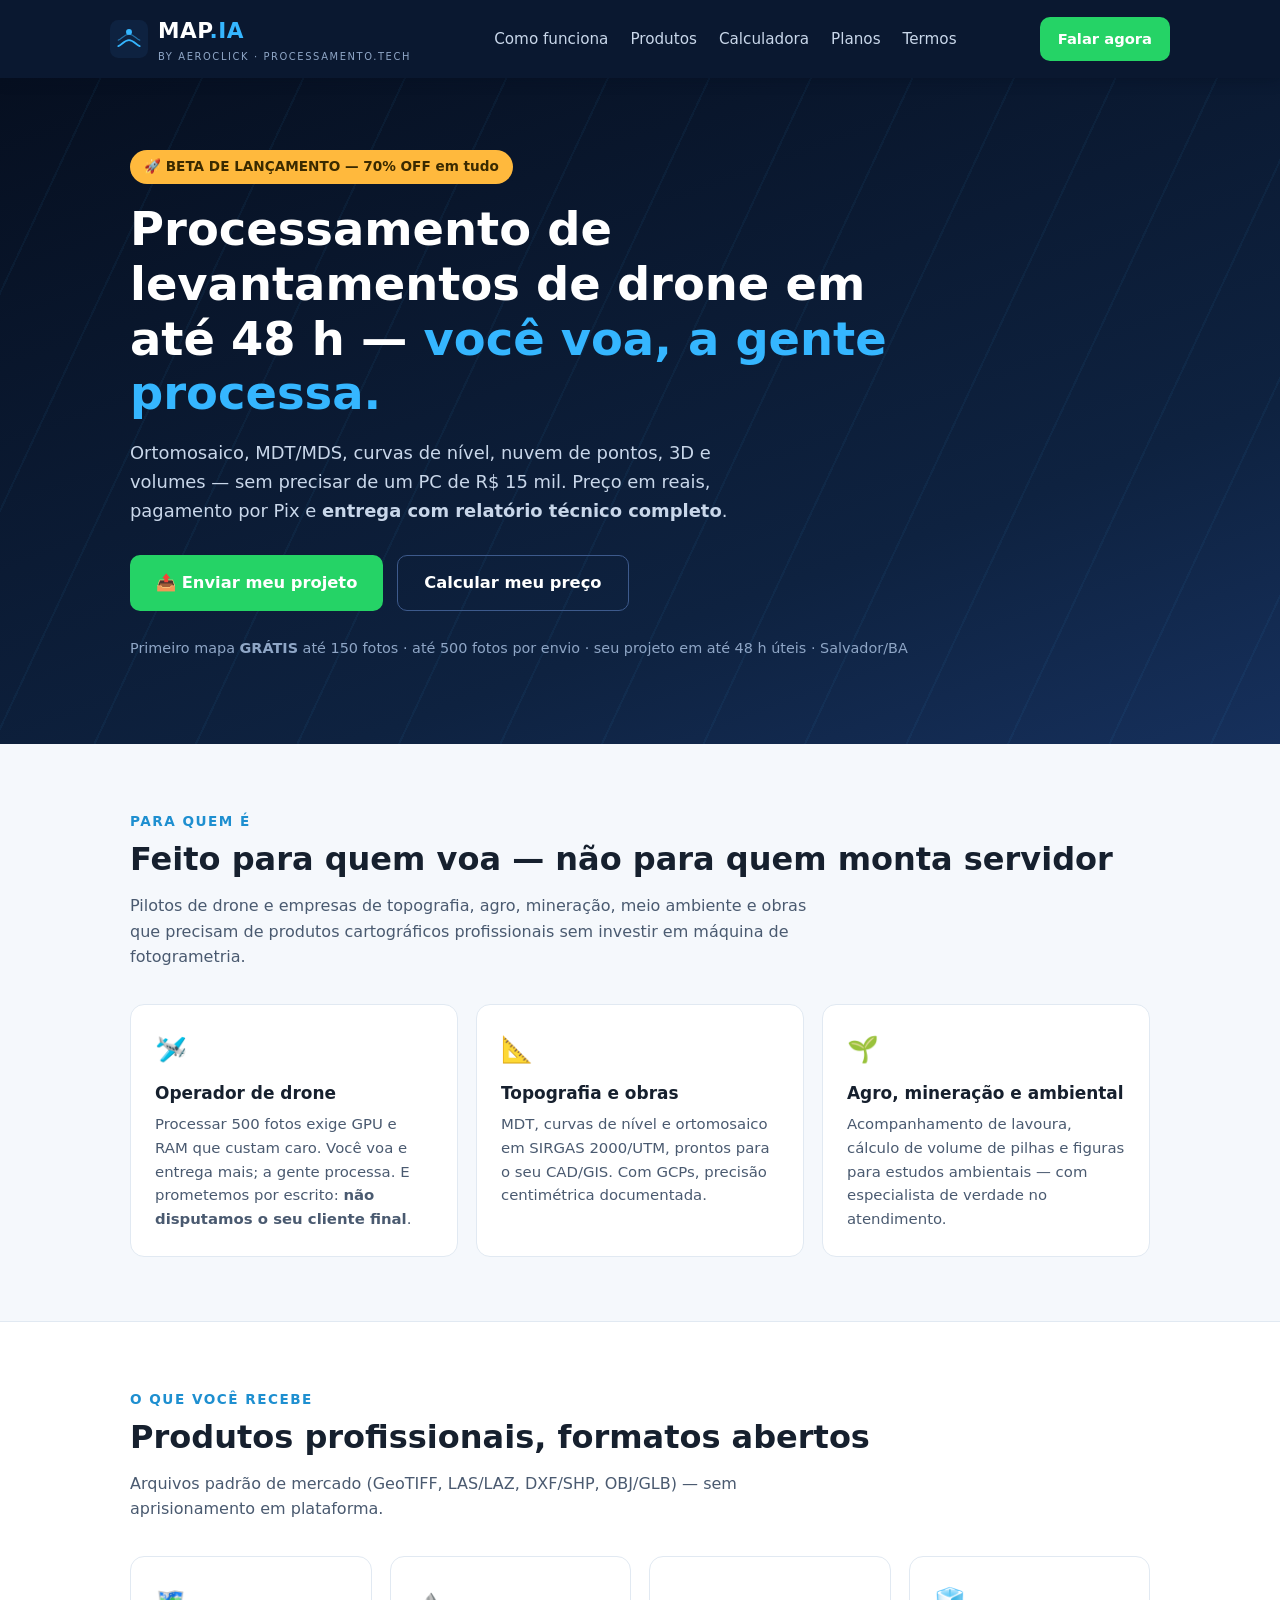
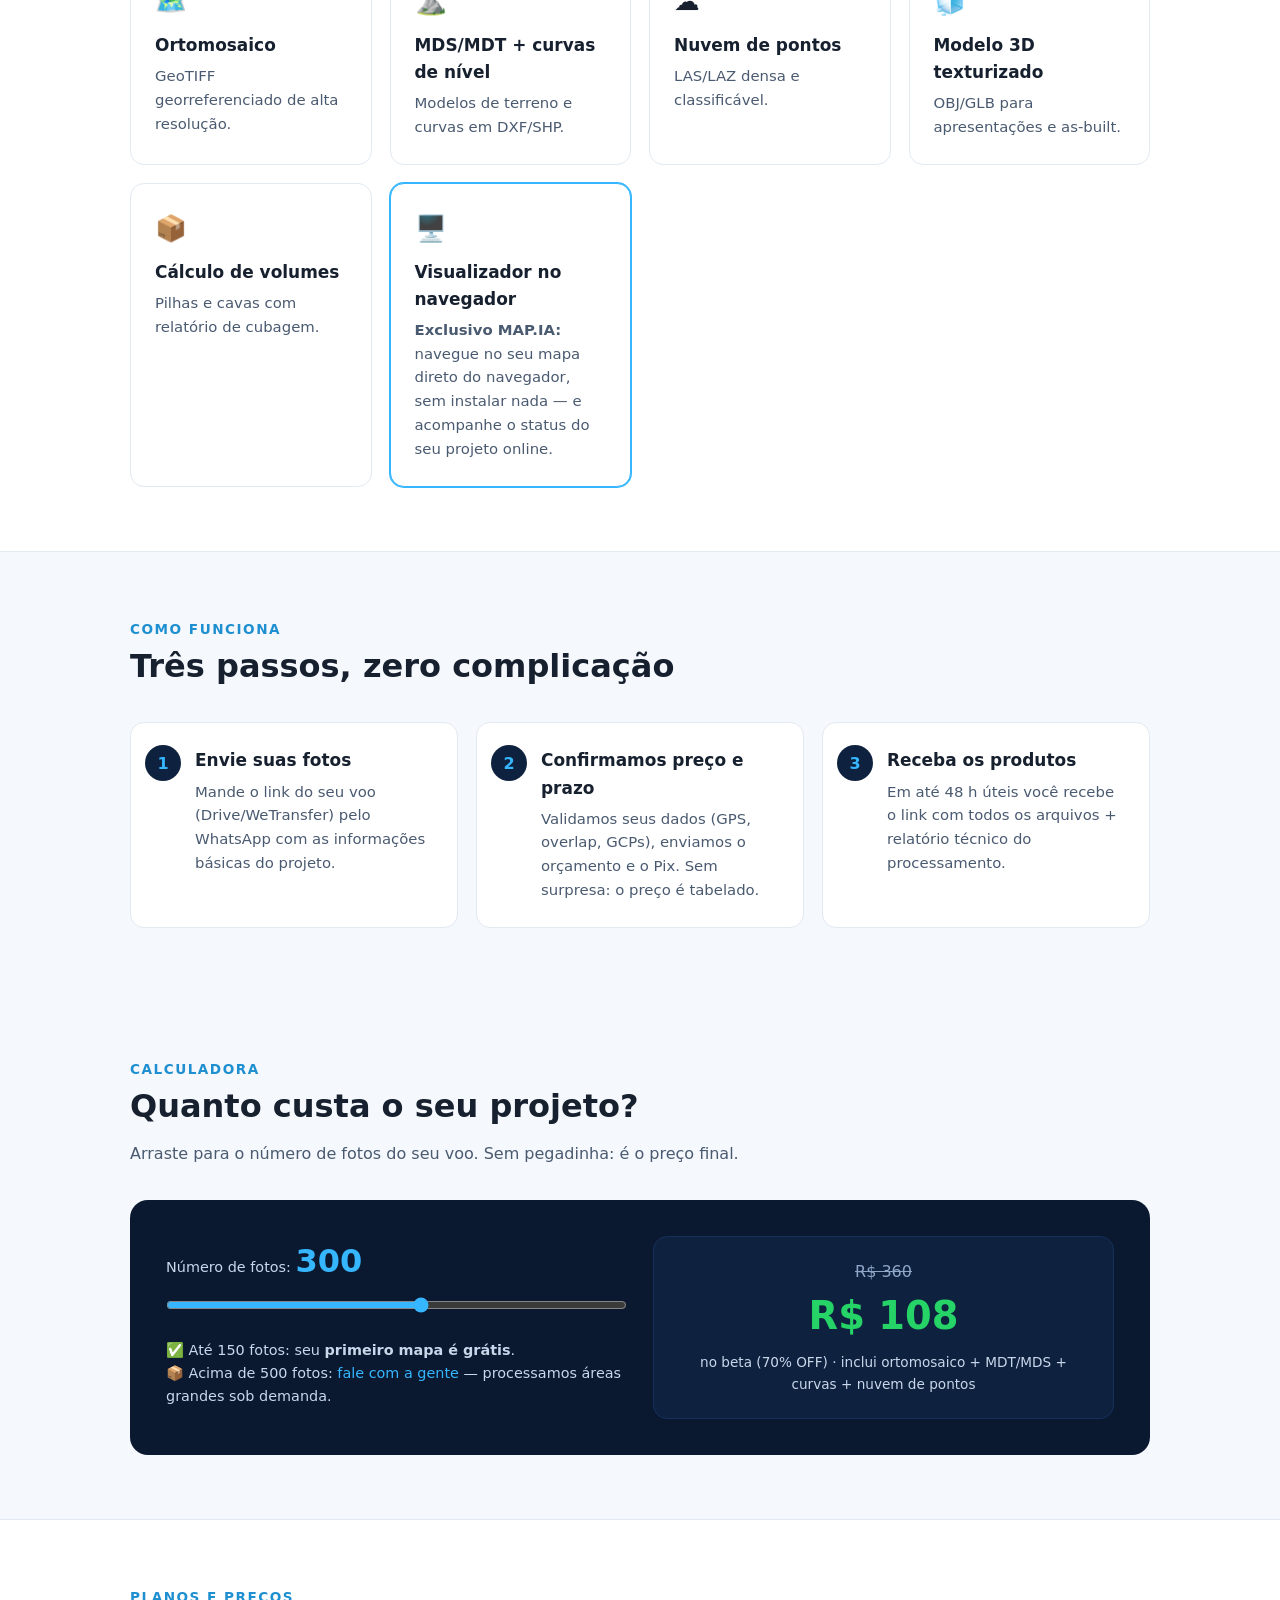
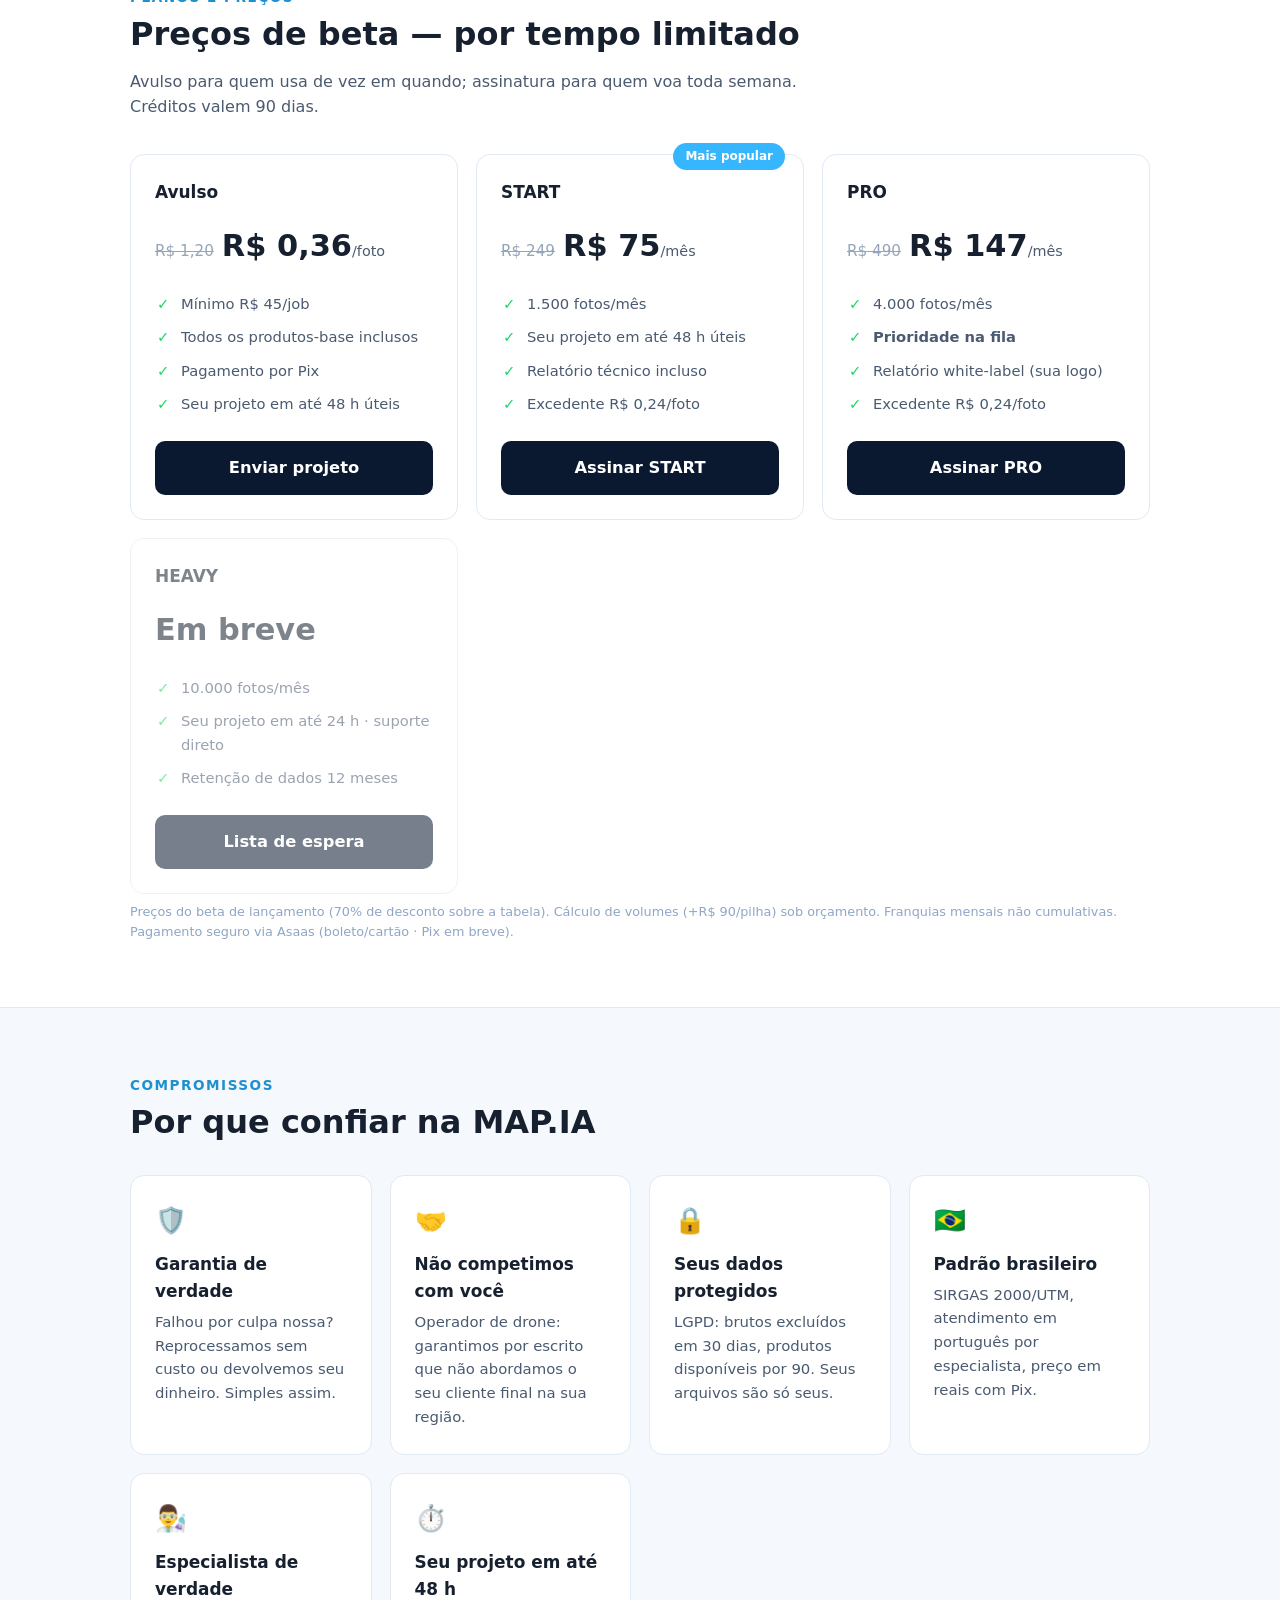
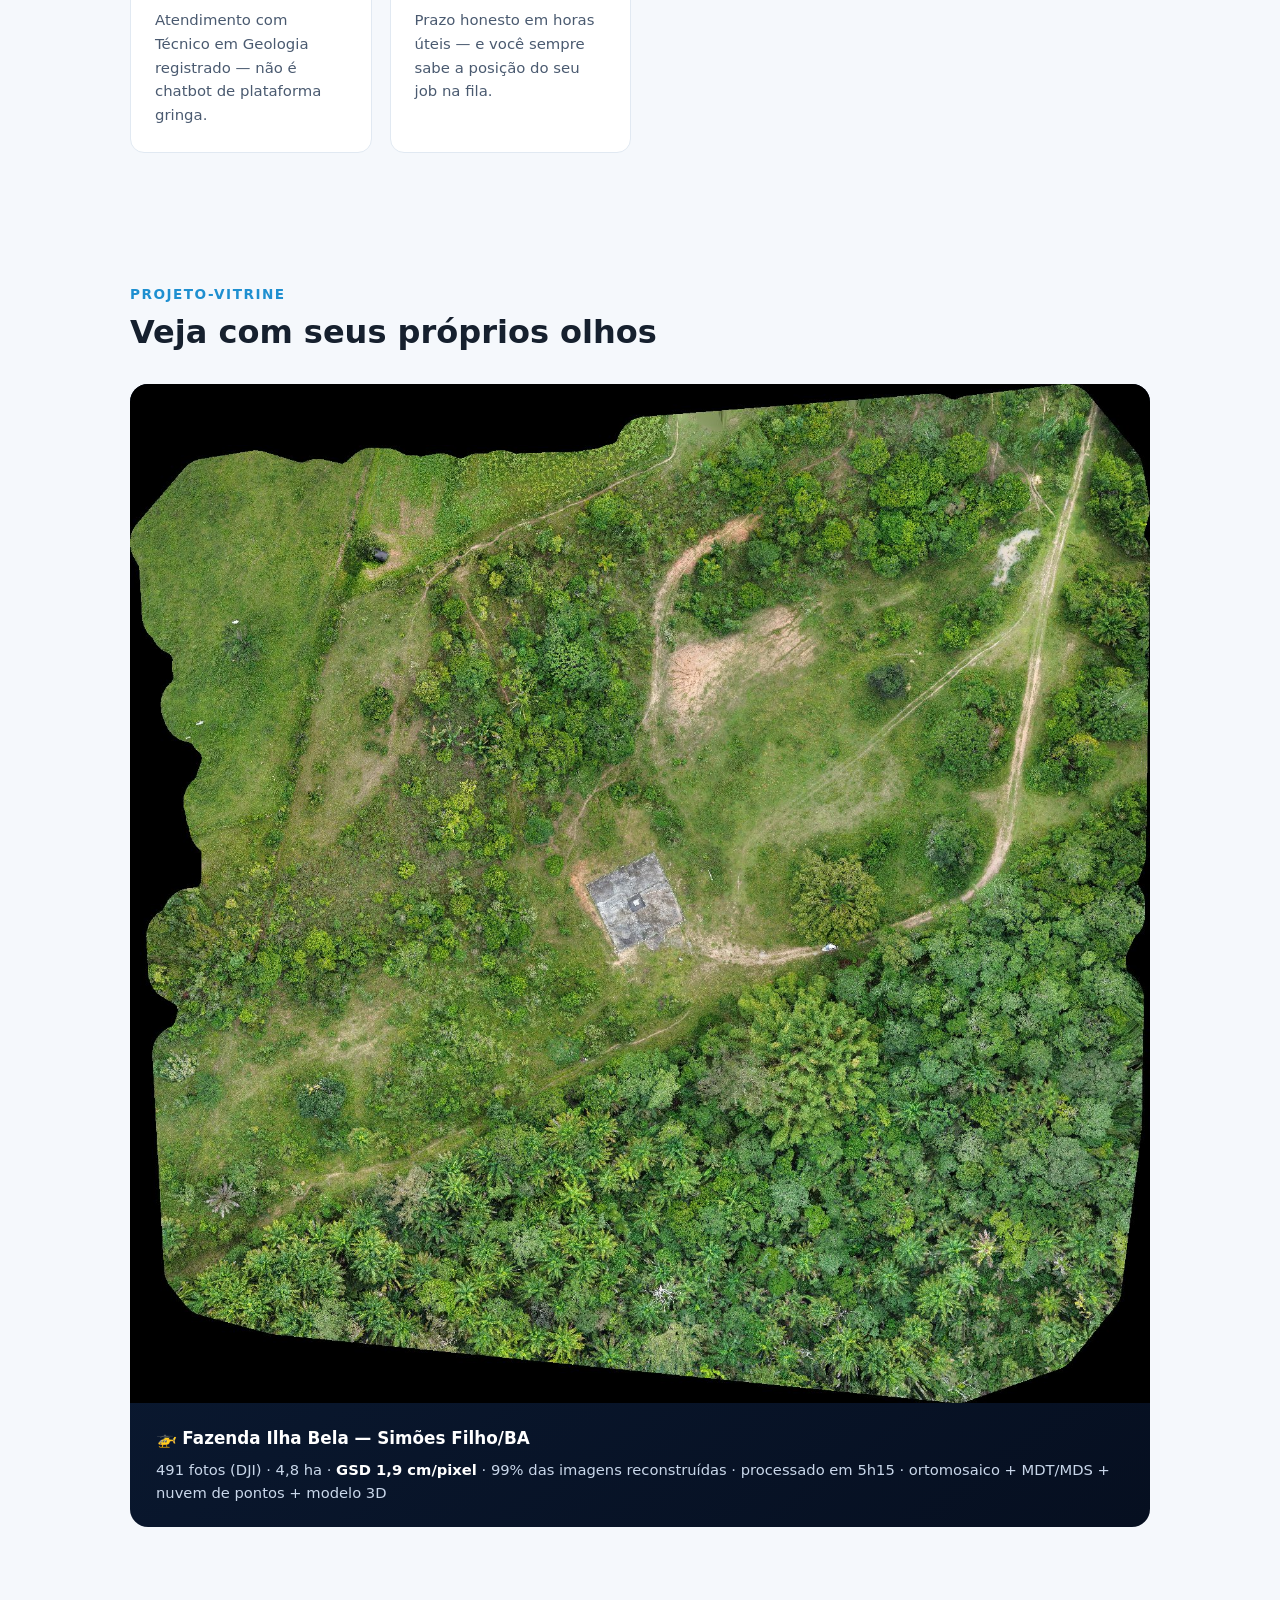
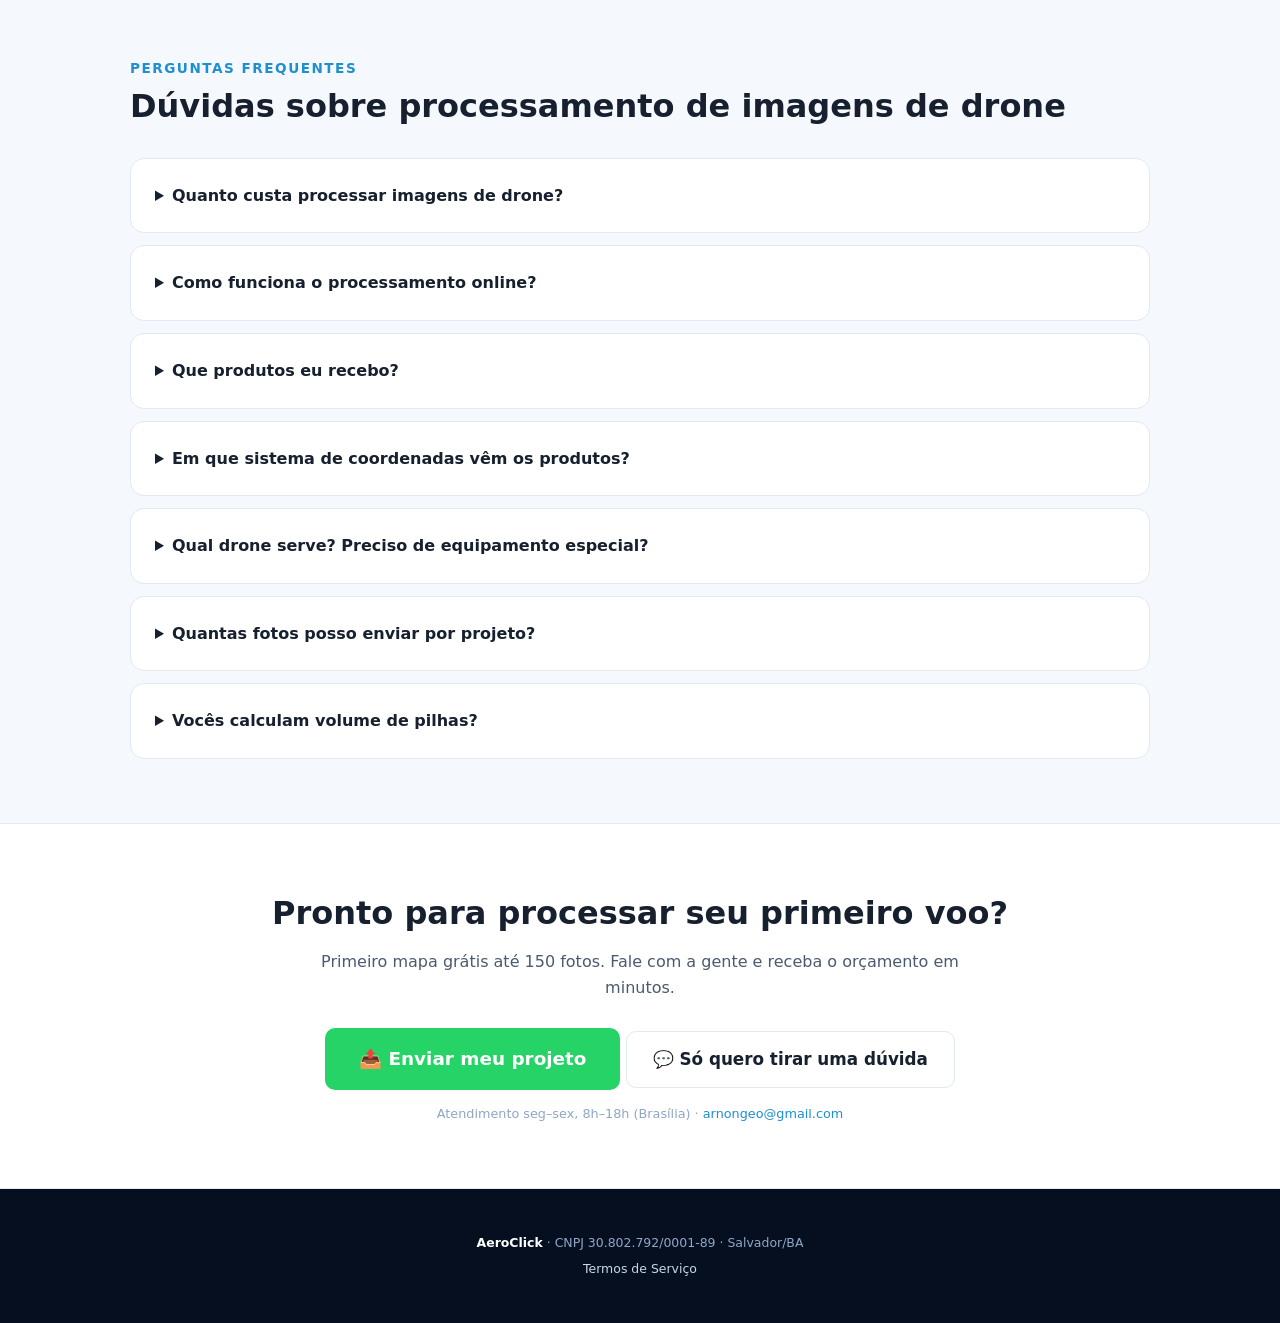
==== index.html @ f5f451d8 "SEO: title/description/OG/JSON-LD + FAQ + robots + sitemap" ====
<!DOCTYPE html>
<html lang="pt-BR">
<head>
<meta charset="UTF-8">
<meta name="viewport" content="width=device-width, initial-scale=1.0">
<title>Processamento de Imagens de Drone — Ortomosaico, MDT e Curvas de Nível | MAP.IA</title>
<meta name="description" content="Envie as fotos do seu drone e receba ortomosaico, MDT/MDS, curvas de nível, nuvem de pontos e modelo 3D em até 48h úteis, tudo em SIRGAS 2000. Preço em reais por foto, pagamento por Pix. Beta com 70% OFF e primeiro mapa grátis até 150 fotos.">
<meta name="keywords" content="processamento de imagens de drone, processamento de drone, ortomosaico, MDT, MDS, curvas de nível, nuvem de pontos, fotogrametria, mapeamento com drone, WebODM, SIRGAS 2000, topografia com drone, volumetria de pilhas">
<link rel="canonical" href="https://processamento.tech/">
<meta property="og:type" content="website">
<meta property="og:site_name" content="MAP.IA by AeroClick">
<meta property="og:title" content="Processamento de Imagens de Drone — você voa, a gente processa">
<meta property="og:description" content="Ortomosaico, MDT/MDS, curvas de nível, nuvem de pontos e 3D em até 48h úteis, em SIRGAS 2000. Beta com 70% OFF e primeiro mapa grátis.">
<meta property="og:url" content="https://processamento.tech/">
<meta property="og:image" content="https://processamento.tech/vitrine-ilhabela.jpg">
<meta property="og:locale" content="pt_BR">
<meta name="twitter:card" content="summary_large_image">
<meta name="twitter:title" content="Processamento de Imagens de Drone — MAP.IA">
<meta name="twitter:description" content="Ortomosaico, MDT, curvas de nível e 3D em até 48h. Beta 70% OFF.">
<meta name="twitter:image" content="https://processamento.tech/vitrine-ilhabela.jpg">
<script type="application/ld+json">
{
  "@context": "https://schema.org",
  "@type": "LocalBusiness",
  "name": "MAP.IA by AeroClick",
  "description": "Serviço online de processamento de imagens de drone: ortomosaico, MDT/MDS, curvas de nível, nuvem de pontos, modelo 3D e cálculo de volumes, com entrega em até 48h úteis em SIRGAS 2000.",
  "url": "https://processamento.tech/",
  "image": "https://processamento.tech/vitrine-ilhabela.jpg",
  "telephone": "+5575992224009",
  "email": "arnongeo@gmail.com",
  "priceRange": "R$ 45 - R$ 500",
  "address": {"@type": "PostalAddress", "addressLocality": "Salvador", "addressRegion": "BA", "addressCountry": "BR"},
  "areaServed": {"@type": "Country", "name": "Brasil"},
  "makesOffer": [
    {"@type": "Offer", "name": "Processamento avulso", "description": "R$ 0,36 por foto no beta (mínimo R$ 45 por projeto)"},
    {"@type": "Offer", "name": "Assinatura START", "description": "R$ 75/mês com 1.500 fotos"},
    {"@type": "Offer", "name": "Assinatura PRO", "description": "R$ 147/mês com 4.000 fotos e prioridade"}
  ]
}
</script>
<link rel="icon" href="data:image/svg+xml,%3Csvg xmlns='http://www.w3.org/2000/svg' viewBox='0 0 64 64'%3E%3Crect width='64' height='64' rx='14' fill='%230A1830'/%3E%3Cpath d='M14 44c6-2 10-10 18-10s12 8 18 10' stroke='%2335B6FF' stroke-width='3' fill='none' stroke-linecap='round'/%3E%3Cpath d='M14 34c6-2 10-10 18-10s12 8 18 10' stroke='%2335B6FF' stroke-width='2' opacity='.55' fill='none' stroke-linecap='round'/%3E%3Ccircle cx='32' cy='20' r='5' fill='%2335B6FF'/%3E%3C/svg%3E">
<style>
:root{
  --navy-950:#060F20; --navy-900:#0A1830; --navy-800:#0E2240; --navy-700:#16305C;
  --sky:#35B6FF; --sky-dark:#1E8FD0; --wa:#25D366; --wa-dark:#1DA851;
  --ink:#16202E; --ink-soft:#4A5A70; --bg:#F5F8FC; --card:#FFFFFF; --line:#E1E9F2;
  --amber:#FFB93D;
}
*{margin:0;padding:0;box-sizing:border-box}
html{scroll-behavior:smooth}
body{font-family:"Segoe UI",system-ui,-apple-system,Roboto,Arial,sans-serif;color:var(--ink);background:var(--bg);line-height:1.6}
img{max-width:100%}
a{color:var(--sky-dark);text-decoration:none}
.wrap{max-width:1060px;margin:0 auto;padding:0 20px}
/* header */
header{background:var(--navy-900);position:sticky;top:0;z-index:50;box-shadow:0 2px 12px rgba(6,15,32,.35)}
.nav{display:flex;align-items:center;justify-content:space-between;padding:14px 0;gap:16px}
.logo{display:flex;align-items:center;gap:10px;color:#fff;font-weight:800;font-size:1.35rem;letter-spacing:.5px}
.logo svg{flex:none}
.logo .ia{color:var(--sky)}
.logo small{display:block;font-weight:500;font-size:.62rem;letter-spacing:1.6px;color:#8FA6C6;text-transform:uppercase}
nav.menu{display:flex;gap:22px;font-size:.95rem}
nav.menu a{color:#C9D7EA}
nav.menu a:hover{color:#fff}
@media(max-width:760px){nav.menu{display:none}}
/* hero */
.hero{background:linear-gradient(160deg,var(--navy-950) 0%,var(--navy-800) 70%,var(--navy-700) 100%);color:#fff;padding:72px 0 84px;position:relative;overflow:hidden}
.hero::after{content:"";position:absolute;inset:0;background:
  repeating-linear-gradient(115deg,transparent 0 90px,rgba(53,182,255,.05) 90px 92px);pointer-events:none}
.hero .wrap{position:relative;z-index:1}
.badge{display:inline-block;background:var(--amber);color:#3A2A00;font-weight:700;font-size:.85rem;padding:6px 14px;border-radius:999px;margin-bottom:18px}
.hero h1{font-size:clamp(1.7rem,4.4vw,2.9rem);line-height:1.18;font-weight:800;max-width:760px}
.hero h1 em{color:var(--sky);font-style:normal}
.hero p.sub{margin:18px 0 30px;font-size:1.12rem;color:#C9D7EA;max-width:640px}
.cta-row{display:flex;gap:14px;flex-wrap:wrap}
.btn{display:inline-flex;align-items:center;gap:9px;font-weight:700;padding:14px 26px;border-radius:10px;font-size:1.02rem;transition:.15s;border:none;cursor:pointer}
.btn-wa{background:var(--wa);color:#fff}
.btn-wa:hover{background:var(--wa-dark)}
.btn-ghost{background:transparent;color:#fff;border:1.5px solid #3D5A8C}
.btn-ghost:hover{border-color:var(--sky);color:var(--sky)}
.hero .mini{margin-top:26px;font-size:.9rem;color:#8FA6C6}
/* sections */
section{padding:64px 0}
h2{font-size:clamp(1.4rem,3vw,2rem);font-weight:800;margin-bottom:8px}
.kicker{color:var(--sky-dark);font-weight:700;font-size:.85rem;letter-spacing:1.5px;text-transform:uppercase}
p.lead{color:var(--ink-soft);max-width:680px;margin-bottom:34px}
.grid{display:grid;gap:18px}
.g3{grid-template-columns:repeat(auto-fit,minmax(240px,1fr))}
.card{background:var(--card);border:1px solid var(--line);border-radius:14px;padding:24px}
.card h3{font-size:1.06rem;margin-bottom:6px}
.card p{font-size:.93rem;color:var(--ink-soft)}
.card .ico{font-size:1.6rem;margin-bottom:10px;display:block}
/* steps */
.steps{counter-reset:s}
.step{position:relative;padding-left:64px}
.step::before{counter-increment:s;content:counter(s);position:absolute;left:14px;top:22px;width:36px;height:36px;border-radius:50%;background:var(--navy-800);color:var(--sky);font-weight:800;display:flex;align-items:center;justify-content:center}
/* calculadora */
.calc{background:var(--navy-900);color:#fff;border-radius:18px;padding:36px;display:grid;gap:26px;grid-template-columns:1fr 1fr}
@media(max-width:760px){.calc{grid-template-columns:1fr}}
.calc label{font-size:.9rem;color:#C9D7EA;display:block;margin-bottom:8px}
.calc input[type=range]{width:100%;accent-color:var(--sky)}
.calc .n{font-size:2rem;font-weight:800;color:var(--sky)}
.price-box{background:var(--navy-800);border:1px solid var(--navy-700);border-radius:14px;padding:22px;text-align:center}
.price-box .old{color:#8FA6C6;text-decoration:line-through;font-size:1rem}
.price-box .now{font-size:2.4rem;font-weight:800;color:var(--wa)}
.price-box .note{font-size:.85rem;color:#C9D7EA;margin-top:6px}
/* planos */
.plans{grid-template-columns:repeat(auto-fit,minmax(250px,1fr))}
.plan{position:relative;display:flex;flex-direction:column}
.plan .tag{position:absolute;top:-12px;right:18px;background:var(--sky);color:#fff;font-size:.75rem;font-weight:700;padding:4px 12px;border-radius:999px}
.plan .preco{margin:10px 0 2px}
.plan .preco .old{color:#96A6BA;text-decoration:line-through;font-size:.95rem;margin-right:8px}
.plan .preco .now{font-size:1.9rem;font-weight:800}
.plan .preco .mes{color:var(--ink-soft);font-size:.9rem}
.plan ul{list-style:none;margin:14px 0 20px;font-size:.92rem;color:var(--ink-soft)}
.plan li{padding:5px 0 5px 26px;position:relative}
.plan li::before{content:"✓";position:absolute;left:2px;color:var(--wa);font-weight:700}
.plan .btn{margin-top:auto;justify-content:center;background:var(--navy-900);color:#fff}
.plan .btn:hover{background:var(--navy-700)}
.plan.soon{opacity:.55}
/* garantias */
.trust{background:#fff;border-top:1px solid var(--line);border-bottom:1px solid var(--line)}
/* vitrine */
.vitrine-box{background:linear-gradient(145deg,var(--navy-800),var(--navy-950));border-radius:18px;color:#C9D7EA;padding:48px;text-align:center}
/* footer */
footer{background:var(--navy-950);color:#8FA6C6;padding:44px 0;font-size:.88rem}
footer .wrap{display:grid;gap:10px}
footer strong{color:#fff}
.beta-note{font-size:.8rem;color:#8FA6C6;margin-top:8px}
</style>
</head>
<body>

<header>
  <div class="wrap nav">
    <div class="logo">
      <svg width="38" height="38" viewBox="0 0 64 64"><rect width="64" height="64" rx="14" fill="#0E2240"/><path d="M14 44c6-2 10-10 18-10s12 8 18 10" stroke="#35B6FF" stroke-width="3" fill="none" stroke-linecap="round"/><path d="M14 34c6-2 10-10 18-10s12 8 18 10" stroke="#35B6FF" stroke-width="2" opacity=".55" fill="none" stroke-linecap="round"/><circle cx="32" cy="20" r="5" fill="#35B6FF"/></svg>
      <div>MAP<span class="ia">.IA</span><small>by Aeroclick · processamento.tech</small></div>
    </div>
    <nav class="menu">
      <a href="#como">Como funciona</a>
      <a href="#produtos">Produtos</a>
      <a href="#calculadora">Calculadora</a>
      <a href="#planos">Planos</a>
      <a href="termos.html">Termos</a>
    </nav>
    <a class="btn btn-wa" data-cta href="#contato" style="padding:10px 18px;font-size:.92rem">Falar agora</a>
  </div>
</header>

<div class="hero">
  <div class="wrap">
    <span class="badge">🚀 BETA DE LANÇAMENTO — 70% OFF em tudo</span>
    <h1>Processamento de levantamentos de drone em até 48 h — <em>você voa, a gente processa.</em></h1>
    <p class="sub">Ortomosaico, MDT/MDS, curvas de nível, nuvem de pontos, 3D e volumes — sem precisar de um PC de R$ 15 mil. Preço em reais, pagamento por Pix e <strong>entrega com relatório técnico completo</strong>.</p>
    <div class="cta-row">
      <a class="btn btn-wa" href="enviar.html">📤 Enviar meu projeto</a>
      <a class="btn btn-ghost" href="#calculadora">Calcular meu preço</a>
    </div>
    <p class="mini">Primeiro mapa <strong>GRÁTIS</strong> até 150 fotos · até 500 fotos por envio · seu projeto em até 48 h úteis · Salvador/BA</p>
  </div>
</div>

<section id="quem">
  <div class="wrap">
    <span class="kicker">Para quem é</span>
    <h2>Feito para quem voa — não para quem monta servidor</h2>
    <p class="lead">Pilotos de drone e empresas de topografia, agro, mineração, meio ambiente e obras que precisam de produtos cartográficos profissionais sem investir em máquina de fotogrametria.</p>
    <div class="grid g3">
      <div class="card"><span class="ico">🛩️</span><h3>Operador de drone</h3><p>Processar 500 fotos exige GPU e RAM que custam caro. Você voa e entrega mais; a gente processa. E prometemos por escrito: <strong>não disputamos o seu cliente final</strong>.</p></div>
      <div class="card"><span class="ico">📐</span><h3>Topografia e obras</h3><p>MDT, curvas de nível e ortomosaico em SIRGAS 2000/UTM, prontos para o seu CAD/GIS. Com GCPs, precisão centimétrica documentada.</p></div>
      <div class="card"><span class="ico">🌱</span><h3>Agro, mineração e ambiental</h3><p>Acompanhamento de lavoura, cálculo de volume de pilhas e figuras para estudos ambientais — com especialista de verdade no atendimento.</p></div>
    </div>
  </div>
</section>

<section id="produtos" class="trust">
  <div class="wrap">
    <span class="kicker">O que você recebe</span>
    <h2>Produtos profissionais, formatos abertos</h2>
    <p class="lead">Arquivos padrão de mercado (GeoTIFF, LAS/LAZ, DXF/SHP, OBJ/GLB) — sem aprisionamento em plataforma.</p>
    <div class="grid g3">
      <div class="card"><span class="ico">🗺️</span><h3>Ortomosaico</h3><p>GeoTIFF georreferenciado de alta resolução.</p></div>
      <div class="card"><span class="ico">⛰️</span><h3>MDS/MDT + curvas de nível</h3><p>Modelos de terreno e curvas em DXF/SHP.</p></div>
      <div class="card"><span class="ico">☁️</span><h3>Nuvem de pontos</h3><p>LAS/LAZ densa e classificável.</p></div>
      <div class="card"><span class="ico">🧊</span><h3>Modelo 3D texturizado</h3><p>OBJ/GLB para apresentações e as-built.</p></div>
      <div class="card"><span class="ico">📦</span><h3>Cálculo de volumes</h3><p>Pilhas e cavas com relatório de cubagem.</p></div>
      <div class="card" style="border-color:var(--sky);box-shadow:0 0 0 1px var(--sky)"><span class="ico">🖥️</span><h3>Visualizador no navegador</h3><p><strong>Exclusivo MAP.IA:</strong> navegue no seu mapa direto do navegador, sem instalar nada — e acompanhe o status do seu projeto online.</p></div>
    </div>
  </div>
</section>

<section id="como">
  <div class="wrap">
    <span class="kicker">Como funciona</span>
    <h2>Três passos, zero complicação</h2>
    <div class="grid g3 steps" style="margin-top:30px">
      <div class="card step"><h3>Envie suas fotos</h3><p>Mande o link do seu voo (Drive/WeTransfer) pelo WhatsApp com as informações básicas do projeto.</p></div>
      <div class="card step"><h3>Confirmamos preço e prazo</h3><p>Validamos seus dados (GPS, overlap, GCPs), enviamos o orçamento e o Pix. Sem surpresa: o preço é tabelado.</p></div>
      <div class="card step"><h3>Receba os produtos</h3><p>Em até 48 h úteis você recebe o link com todos os arquivos + relatório técnico do processamento.</p></div>
    </div>
  </div>
</section>

<section id="calculadora">
  <div class="wrap">
    <span class="kicker">Calculadora</span>
    <h2>Quanto custa o seu projeto?</h2>
    <p class="lead">Arraste para o número de fotos do seu voo. Sem pegadinha: é o preço final.</p>
    <div class="calc">
      <div>
        <label for="fotos">Número de fotos: <span class="n" id="nfotos">300</span></label>
        <input type="range" id="fotos" min="50" max="500" step="10" value="300">
        <p style="margin-top:18px;font-size:.9rem;color:#C9D7EA">✅ Até 150 fotos: seu <strong>primeiro mapa é grátis</strong>.<br>📦 Acima de 500 fotos: <a href="#contato" style="color:var(--sky)">fale com a gente</a> — processamos áreas grandes sob demanda.</p>
      </div>
      <div class="price-box">
        <div id="preco-livre">
          <div class="old" id="preco-cheio">R$ 360</div>
          <div class="now" id="preco-beta">R$ 108</div>
          <div class="note">no beta (70% OFF) · inclui ortomosaico + MDT/MDS + curvas + nuvem de pontos</div>
        </div>
      </div>
    </div>
  </div>
</section>

<section id="planos" class="trust">
  <div class="wrap">
    <span class="kicker">Planos e preços</span>
    <h2>Preços de beta — por tempo limitado</h2>
    <p class="lead">Avulso para quem usa de vez em quando; assinatura para quem voa toda semana. Créditos valem 90 dias.</p>
    <div class="grid plans">
      <div class="card plan">
        <h3>Avulso</h3>
        <div class="preco"><span class="old">R$ 1,20</span><span class="now" data-preco-avulso>R$ 0,36</span><span class="mes">/foto</span></div>
        <ul>
          <li>Mínimo <span data-min-job>R$ 45</span>/job</li>
          <li>Todos os produtos-base inclusos</li>
          <li>Pagamento por Pix</li>
          <li>Seu projeto em até 48 h úteis</li>
        </ul>
        <a class="btn" href="enviar.html?plano=AVULSO">Enviar projeto</a>
      </div>
      <div class="card plan">
        <span class="tag">Mais popular</span>
        <h3>START</h3>
        <div class="preco"><span class="old">R$ 249</span><span class="now" data-preco-start>R$ 75</span><span class="mes">/mês</span></div>
        <ul>
          <li>1.500 fotos/mês</li>
          <li>Seu projeto em até 48 h úteis</li>
          <li>Relatório técnico incluso</li>
          <li>Excedente <span data-excedente>R$ 0,24</span>/foto</li>
        </ul>
        <a class="btn" href="https://www.asaas.com/c/lki5x19qsr9rz7mh" target="_blank" rel="noopener">Assinar START</a>
      </div>
      <div class="card plan">
        <h3>PRO</h3>
        <div class="preco"><span class="old">R$ 490</span><span class="now" data-preco-pro>R$ 147</span><span class="mes">/mês</span></div>
        <ul>
          <li>4.000 fotos/mês</li>
          <li><strong>Prioridade na fila</strong></li>
          <li>Relatório white-label (sua logo)</li>
          <li>Excedente <span data-excedente>R$ 0,24</span>/foto</li>
        </ul>
        <a class="btn" href="https://www.asaas.com/c/j9o3eh4t9et1bfbj" target="_blank" rel="noopener">Assinar PRO</a>
      </div>
      <div class="card plan soon">
        <h3>HEAVY</h3>
        <div class="preco"><span class="now">Em breve</span></div>
        <ul>
          <li>10.000 fotos/mês</li>
          <li>Seu projeto em até 24 h · suporte direto</li>
          <li>Retenção de dados 12 meses</li>
        </ul>
        <a class="btn" href="#contato" style="pointer-events:none">Lista de espera</a>
      </div>
    </div>
    <p class="beta-note">Preços do beta de lançamento (70% de desconto sobre a tabela). Cálculo de volumes (+R$ 90/pilha) sob orçamento. Franquias mensais não cumulativas. Pagamento seguro via Asaas (boleto/cartão · Pix em breve).</p>
  </div>
</section>

<section>
  <div class="wrap">
    <span class="kicker">Compromissos</span>
    <h2>Por que confiar na MAP.IA</h2>
    <div class="grid g3" style="margin-top:26px">
      <div class="card"><span class="ico">🛡️</span><h3>Garantia de verdade</h3><p>Falhou por culpa nossa? Reprocessamos sem custo ou devolvemos seu dinheiro. Simples assim.</p></div>
      <div class="card"><span class="ico">🤝</span><h3>Não competimos com você</h3><p>Operador de drone: garantimos por escrito que não abordamos o seu cliente final na sua região.</p></div>
      <div class="card"><span class="ico">🔒</span><h3>Seus dados protegidos</h3><p>LGPD: brutos excluídos em 30 dias, produtos disponíveis por 90. Seus arquivos são só seus.</p></div>
      <div class="card"><span class="ico">🇧🇷</span><h3>Padrão brasileiro</h3><p>SIRGAS 2000/UTM, atendimento em português por especialista, preço em reais com Pix.</p></div>
      <div class="card"><span class="ico">👨‍🔬</span><h3>Especialista de verdade</h3><p>Atendimento com Técnico em Geologia registrado — não é chatbot de plataforma gringa.</p></div>
      <div class="card"><span class="ico">⏱️</span><h3>Seu projeto em até 48 h</h3><p>Prazo honesto em horas úteis — e você sempre sabe a posição do seu job na fila.</p></div>
    </div>
  </div>
</section>

<section id="vitrine">
  <div class="wrap">
    <span class="kicker">Projeto-vitrine</span>
    <h2>Veja com seus próprios olhos</h2>
    <div class="vitrine-box" style="margin-top:26px;padding:0;overflow:hidden">
      <img src="vitrine-ilhabela.jpg" alt="Ortomosaico da Fazenda Ilha Bela, Simões Filho/BA, processado pela MAP.IA" style="width:100%;display:block">
      <div style="padding:22px 26px;text-align:left">
        <p style="font-size:1.05rem">🚁 <strong style="color:#fff">Fazenda Ilha Bela — Simões Filho/BA</strong></p>
        <p style="margin-top:6px;font-size:.92rem">491 fotos (DJI) · 4,8 ha · <strong style="color:#fff">GSD 1,9 cm/pixel</strong> · 99% das imagens reconstruídas · processado em 5h15 · ortomosaico + MDT/MDS + nuvem de pontos + modelo 3D</p>
      </div>
    </div>
  </div>
</section>

<section id="faq">
  <div class="wrap">
    <span class="kicker">Perguntas frequentes</span>
    <h2>Dúvidas sobre processamento de imagens de drone</h2>
    <div style="margin-top:26px;display:grid;gap:12px">
      <details class="card" style="cursor:pointer"><summary style="font-weight:700">Quanto custa processar imagens de drone?</summary><p style="margin-top:10px">No beta da MAP.IA: R$ 0,36 por foto (mínimo R$ 45 por projeto) — 70% de desconto sobre a tabela. Um voo típico de 300 fotos sai por R$ 108 com ortomosaico, MDT/MDS, curvas de nível, nuvem de pontos e modelo 3D inclusos. E o primeiro mapa (até 150 fotos) é grátis.</p></details>
      <details class="card" style="cursor:pointer"><summary style="font-weight:700">Como funciona o processamento online?</summary><p style="margin-top:10px">Você envia o link das fotos (Google Drive, Dropbox, WeTransfer ou OneDrive) pelo formulário, recebe a cobrança por e-mail e, com o pagamento confirmado, o processamento roda automaticamente. Os produtos chegam por e-mail em até 48h úteis — nosso último projeto real foi entregue em 7 horas.</p></details>
      <details class="card" style="cursor:pointer"><summary style="font-weight:700">Que produtos eu recebo?</summary><p style="margin-top:10px">Ortomosaico georreferenciado (GeoTIFF), MDT e MDS (o terreno é filtrado por IA — árvores, carros e construções são removidos do MDT), curvas de nível suavizadas em DXF e SHP, nuvem de pontos (LAZ), modelo 3D texturizado, relatório técnico e um visualizador que abre o mapa no navegador, sem instalar nada.</p></details>
      <details class="card" style="cursor:pointer"><summary style="font-weight:700">Em que sistema de coordenadas vêm os produtos?</summary><p style="margin-top:10px">SIRGAS 2000 / UTM — o padrão oficial brasileiro — com a zona detectada automaticamente e cotas ortométricas (nível do mar). Os arquivos abrem direto no AutoCAD, QGIS, ArcGIS e Metashape.</p></details>
      <details class="card" style="cursor:pointer"><summary style="font-weight:700">Qual drone serve? Preciso de equipamento especial?</summary><p style="margin-top:10px">Qualquer drone que grave GPS nas fotos (toda a linha DJI, incluindo Mini 3/4). Recomendamos voo com sobreposição de 75% frontal e 65% lateral. Não precisa de RTK nem de pontos de controle — e se tiver GCPs, a precisão fica ainda melhor.</p></details>
      <details class="card" style="cursor:pointer"><summary style="font-weight:700">Quantas fotos posso enviar por projeto?</summary><p style="margin-top:10px">Até 500 fotos por envio no beta (cerca de 60–80 hectares a 100 m de altura). Áreas maiores? Fale com a gente — dividimos o projeto sem custo extra.</p></details>
      <details class="card" style="cursor:pointer"><summary style="font-weight:700">Vocês calculam volume de pilhas?</summary><p style="margin-top:10px">Sim — volumetria de pilhas e cavas (corte, aterro e volume líquido em m³) por R$ 90 por pilha, ideal para mineração, terraplenagem e estoques. Perfeito para acompanhamento mensal.</p></details>
    </div>
  </div>
</section>
<script type="application/ld+json">
{
  "@context": "https://schema.org",
  "@type": "FAQPage",
  "mainEntity": [
    {"@type": "Question", "name": "Quanto custa processar imagens de drone?", "acceptedAnswer": {"@type": "Answer", "text": "No beta da MAP.IA: R$ 0,36 por foto (mínimo R$ 45 por projeto). Um voo de 300 fotos sai por R$ 108 com ortomosaico, MDT/MDS, curvas de nível, nuvem de pontos e modelo 3D. O primeiro mapa (até 150 fotos) é grátis."}},
    {"@type": "Question", "name": "Como funciona o processamento online?", "acceptedAnswer": {"@type": "Answer", "text": "Você envia o link das fotos (Google Drive, Dropbox, WeTransfer ou OneDrive), recebe a cobrança por e-mail e, com o pagamento confirmado, o processamento roda automaticamente. Entrega por e-mail em até 48h úteis."}},
    {"@type": "Question", "name": "Que produtos eu recebo?", "acceptedAnswer": {"@type": "Answer", "text": "Ortomosaico GeoTIFF, MDT e MDS filtrados por IA, curvas de nível em DXF e SHP, nuvem de pontos LAZ, modelo 3D, relatório técnico e visualizador no navegador."}},
    {"@type": "Question", "name": "Em que sistema de coordenadas vêm os produtos?", "acceptedAnswer": {"@type": "Answer", "text": "SIRGAS 2000 / UTM com zona automática e cotas ortométricas — compatível com AutoCAD, QGIS, ArcGIS e Metashape."}},
    {"@type": "Question", "name": "Qual drone serve?", "acceptedAnswer": {"@type": "Answer", "text": "Qualquer drone que grave GPS nas fotos, incluindo DJI Mini. Sobreposição recomendada: 75% frontal e 65% lateral. GCPs são opcionais."}},
    {"@type": "Question", "name": "Quantas fotos posso enviar por projeto?", "acceptedAnswer": {"@type": "Answer", "text": "Até 500 fotos por envio no beta (60–80 ha a 100 m). Áreas maiores são divididas sem custo extra."}},
    {"@type": "Question", "name": "Vocês calculam volume de pilhas?", "acceptedAnswer": {"@type": "Answer", "text": "Sim, volumetria de pilhas e cavas (corte, aterro e volume líquido em m³) por R$ 90 por pilha."}}
  ]
}
</script>

<section id="contato" class="trust">
  <div class="wrap" style="text-align:center">
    <h2>Pronto para processar seu primeiro voo?</h2>
    <p class="lead" style="margin:10px auto 28px">Primeiro mapa grátis até 150 fotos. Fale com a gente e receba o orçamento em minutos.</p>
    <a class="btn btn-wa" href="enviar.html" style="font-size:1.15rem;padding:16px 34px">📤 Enviar meu projeto</a>
    <a class="btn btn-ghost" data-cta href="#" style="font-size:1.05rem;color:var(--ink);border-color:var(--line)">💬 Só quero tirar uma dúvida</a>
    <p class="beta-note" style="margin-top:14px">Atendimento seg–sex, 8h–18h (Brasília) · <a href="mailto:arnongeo@gmail.com">arnongeo@gmail.com</a></p>
  </div>
</section>

<footer>
  <div class="wrap" style="display:block;text-align:center;font-size:.78rem">
    <div><strong>AeroClick</strong> · CNPJ 30.802.792/0001-89 · Salvador/BA</div>
    <div style="margin-top:6px"><a href="termos.html" style="color:#C9D7EA">Termos de Serviço</a></div>
  </div>
</footer>

<script>
/* ===== CONFIG ===== */
var BETA_FACTOR = 0.30;           // 0.30 = beta a 30% da tabela (70% OFF). Trocar p/ 0.70 se decisão mudar.
var WHATSAPP = "5575992224009";   // WhatsApp comercial Aeroclick (75) 9 9222-4009
var PRECO_FOTO = 1.20, MIN_JOB = 150, GRATIS_ATE = 150;

/* CTAs: usa WhatsApp se o numero estiver configurado; senao cai no e-mail */
var waOk = WHATSAPP.indexOf("X") === -1;
var msg = encodeURIComponent("Olá! Quero processar um levantamento de drone com a MAP.IA.");
document.querySelectorAll("[data-cta]").forEach(function(a){
  a.href = waOk ? "https://wa.me/" + WHATSAPP + "?text=" + msg
                : "mailto:arnongeo@gmail.com?subject=" + encodeURIComponent("Orçamento MAP.IA");
});

/* Calculadora */
var slider = document.getElementById("fotos");
function br(v){ return "R$ " + v.toLocaleString("pt-BR", {maximumFractionDigits: 0}); }
function calc(){
  var n = parseInt(slider.value, 10);
  document.getElementById("nfotos").textContent = n;
  var cheio = Math.max(MIN_JOB, n * PRECO_FOTO);
  var beta = Math.max(MIN_JOB * BETA_FACTOR, cheio * BETA_FACTOR);
  var box = document.getElementById("preco-livre");
  if (n <= GRATIS_ATE) {
    box.innerHTML = '<div class="now">GRÁTIS</div><div class="note">seu primeiro mapa até ' + GRATIS_ATE + ' fotos é por nossa conta 🎁<br>(depois do primeiro: ' + br(Math.max(MIN_JOB*BETA_FACTOR, n*PRECO_FOTO*BETA_FACTOR)) + ' no beta)</div>';
  } else {
    box.innerHTML = '<div class="old">' + br(cheio) + '</div><div class="now">' + br(beta) + '</div><div class="note">no beta (70% OFF) · inclui ortomosaico + MDT/MDS + curvas + nuvem de pontos</div>';
  }
}
slider.addEventListener("input", calc); calc();

/* Precos dos planos derivados da tabela cheia */
function preco(el, cheio, dec){
  document.querySelectorAll(el).forEach(function(e){
    var v = cheio * BETA_FACTOR;
    e.textContent = "R$ " + (dec ? v.toFixed(2).replace(".", ",") : Math.round(v));
  });
}
preco("[data-preco-avulso]", 1.20, true);
preco("[data-min-job]", 150, false);
preco("[data-preco-start]", 249, false);
preco("[data-preco-pro]", 490, false);
preco("[data-excedente]", 0.80, true);
</script>
</body>
</html>
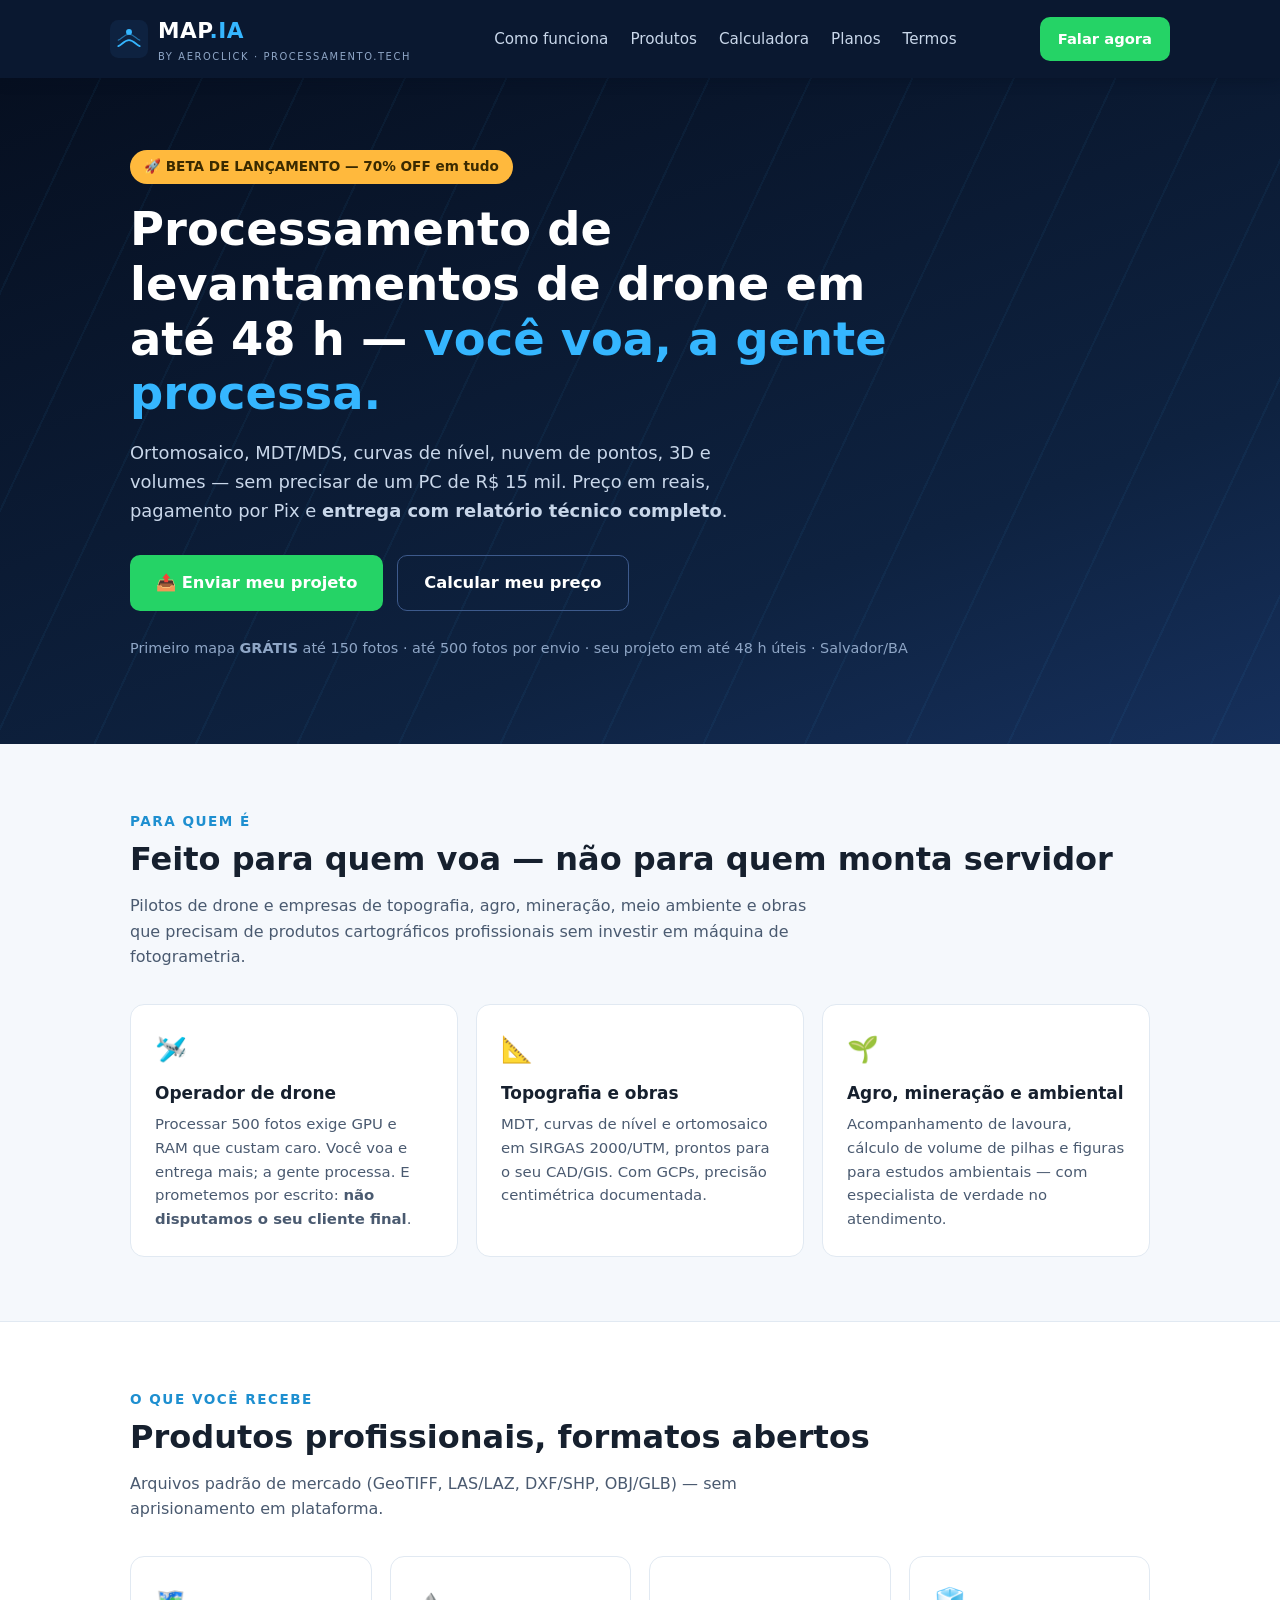
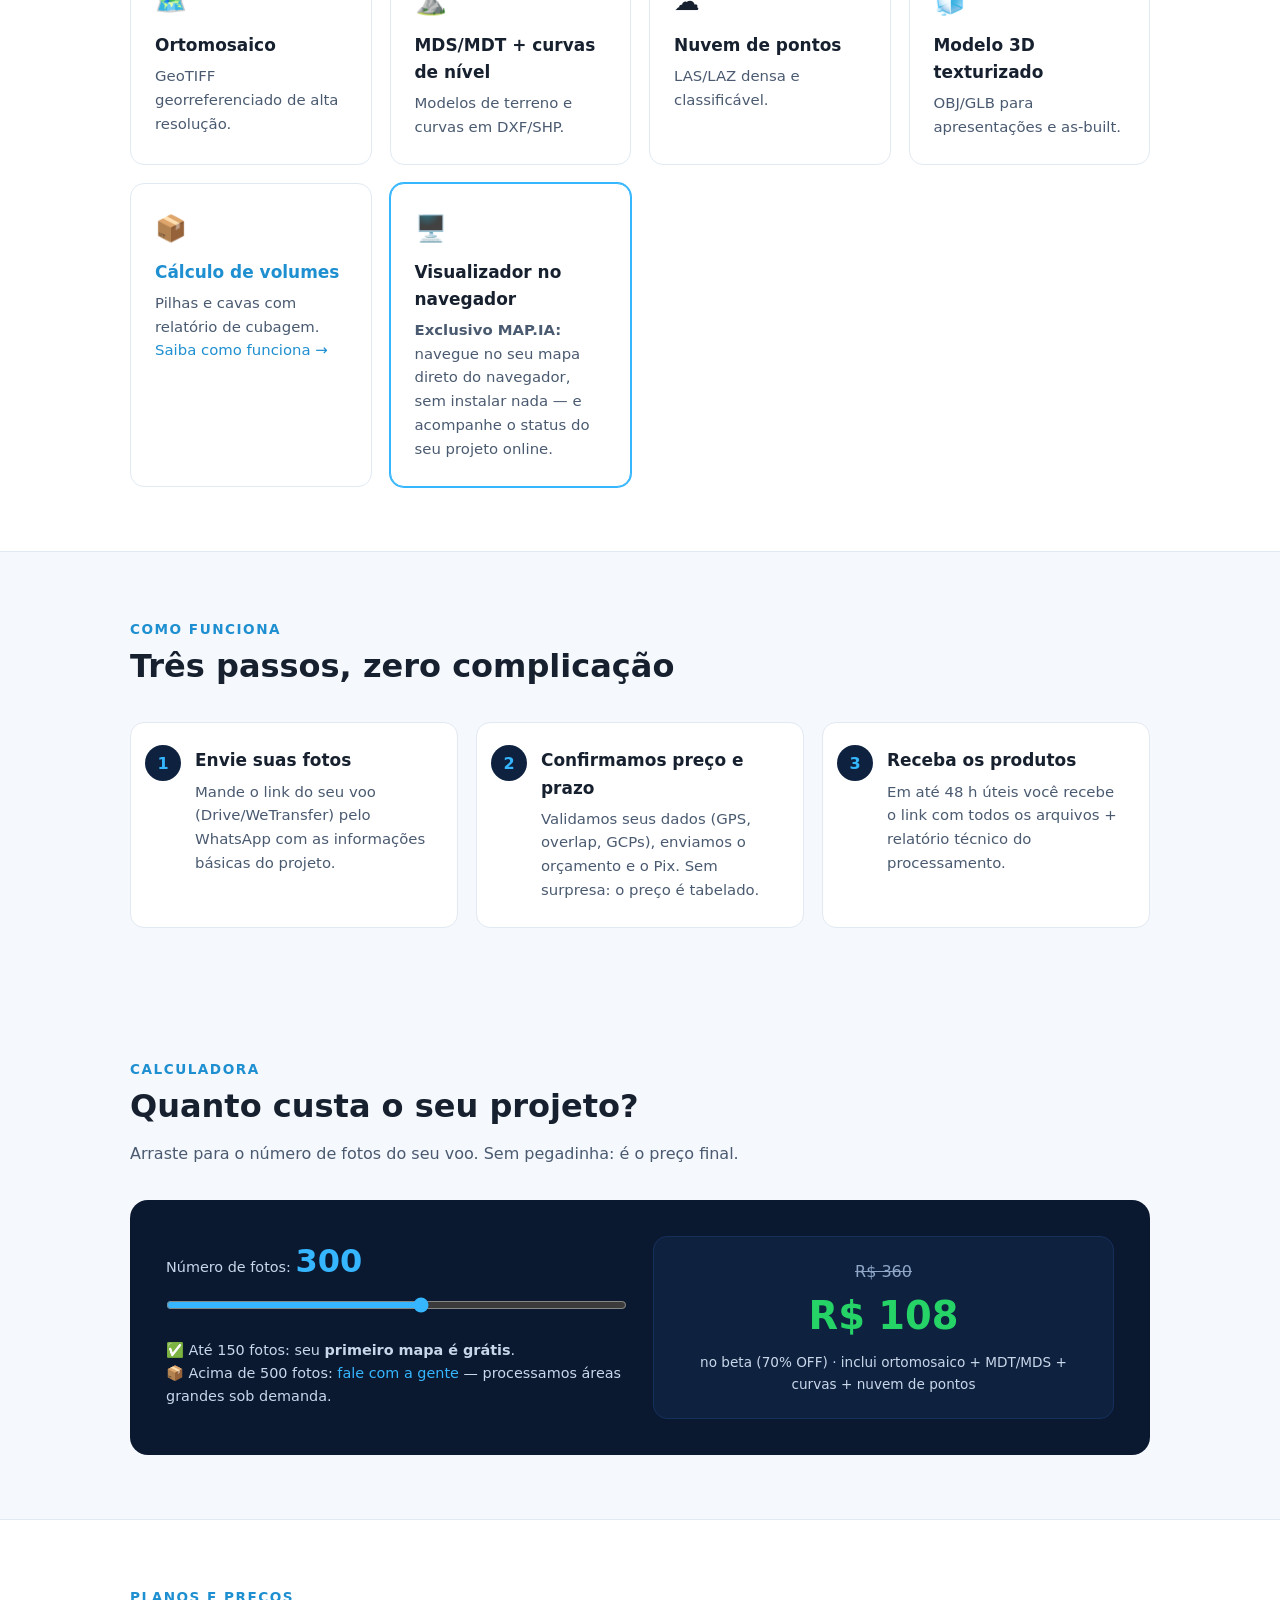
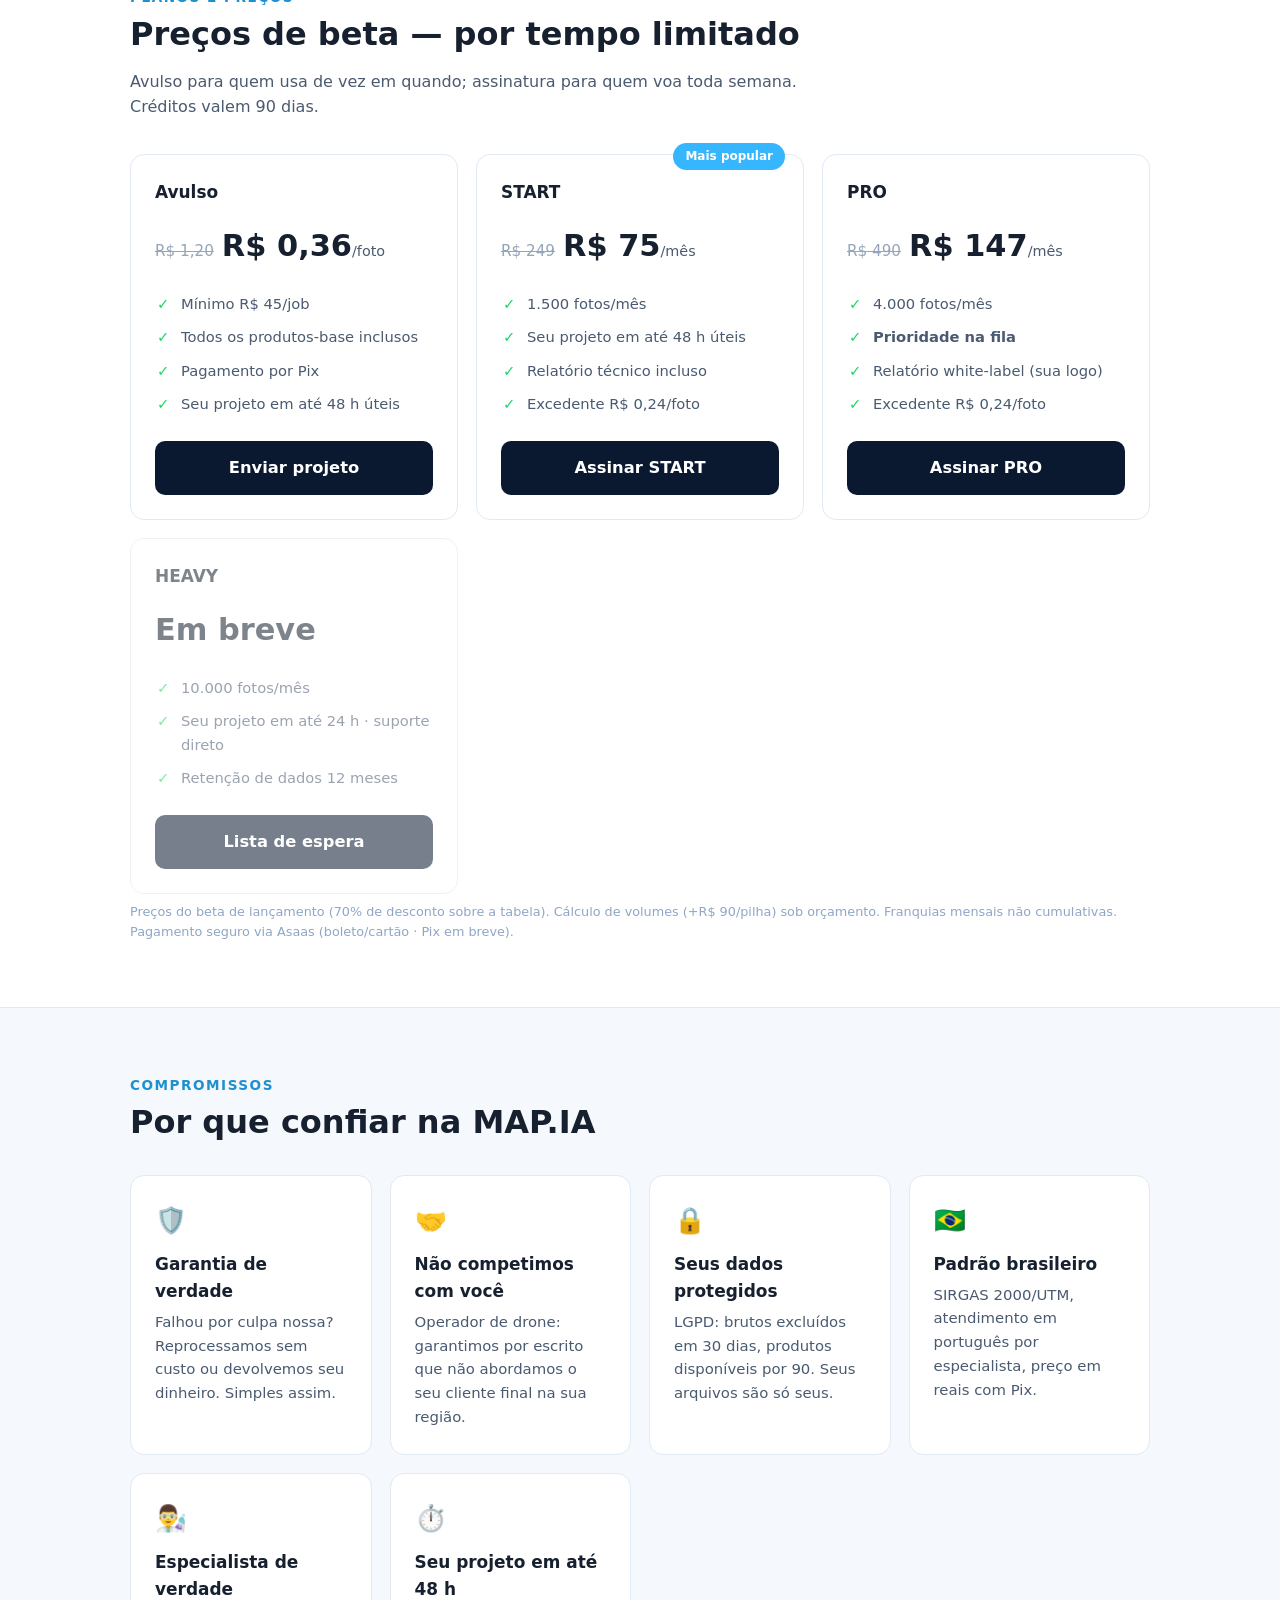
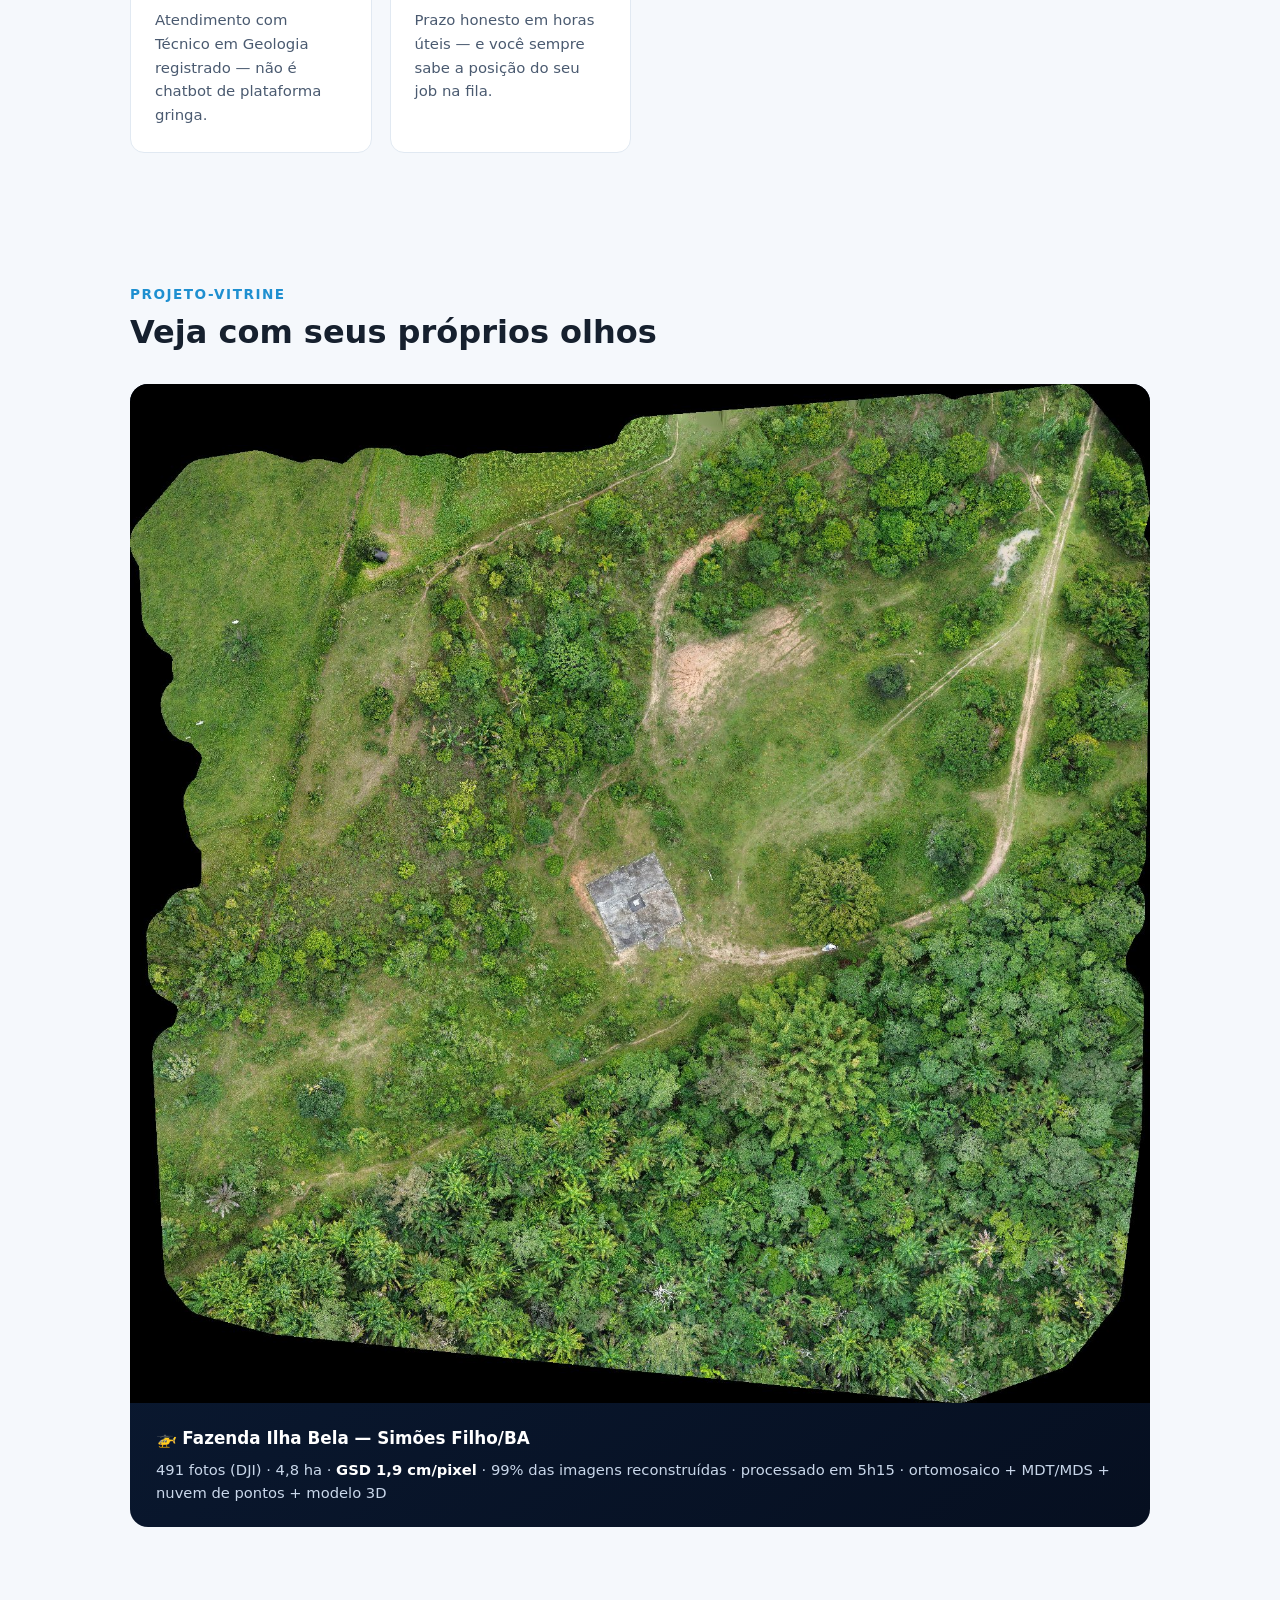
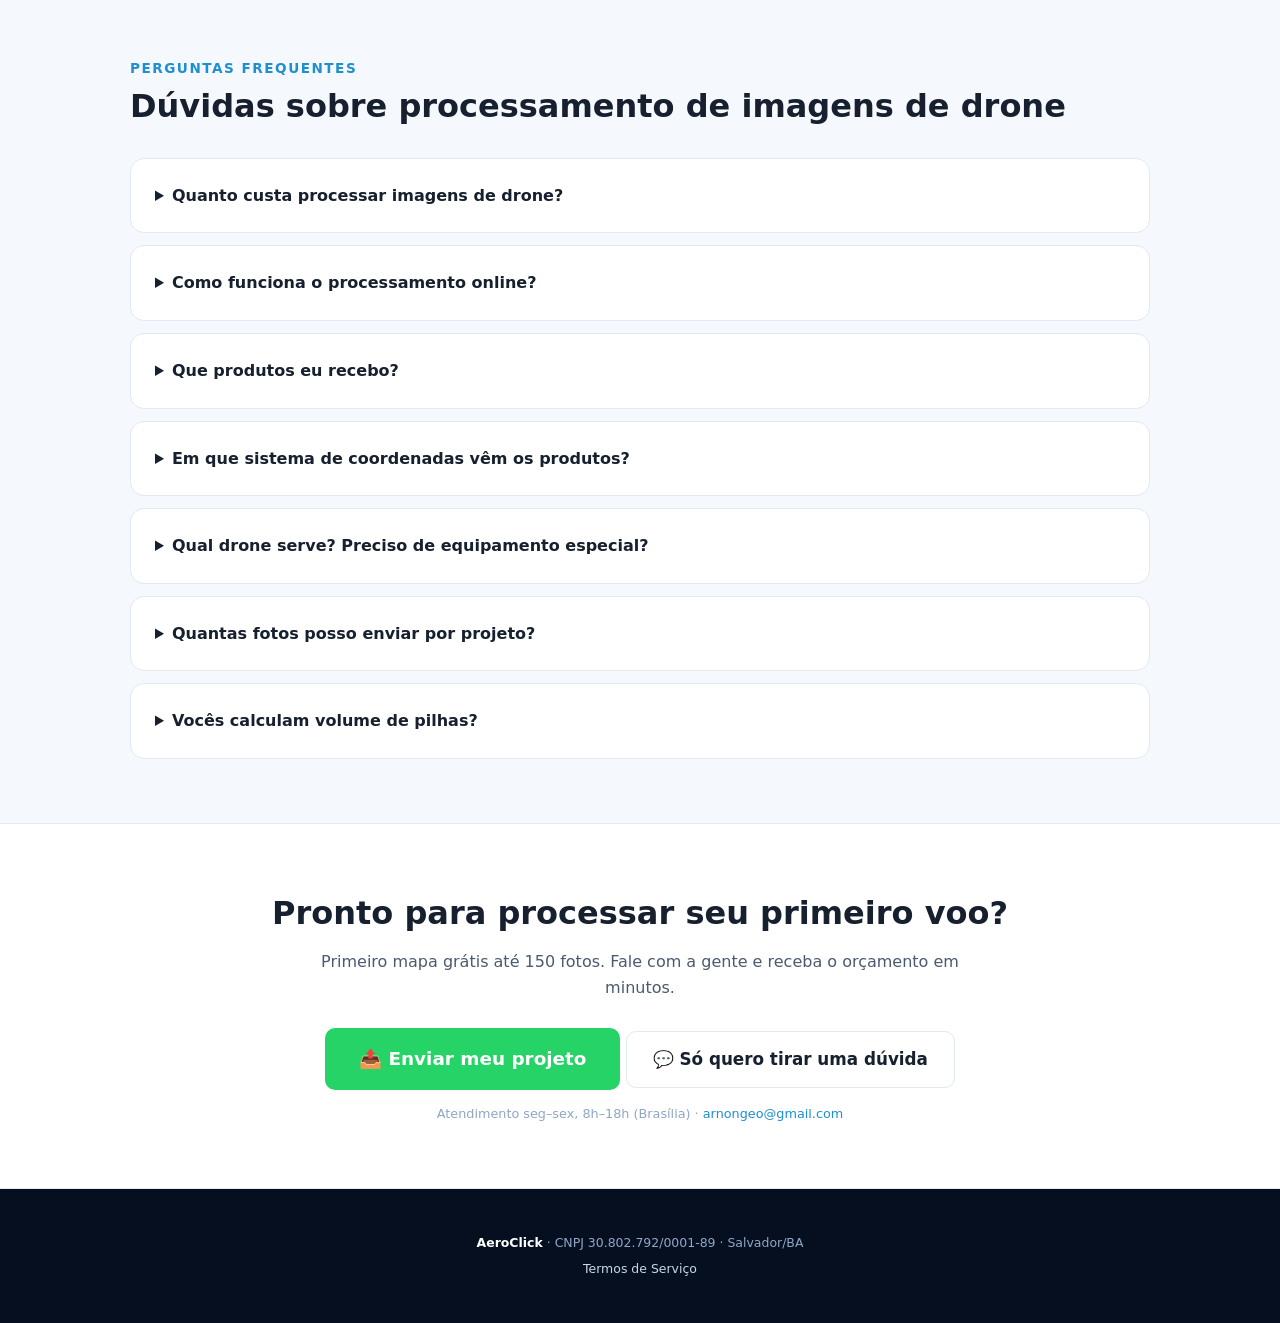
==== commit a9e58a44: "Origem no formulario + pagina volumetria + sitemap + link interno" ====
--- a/index.html
+++ b/index.html
@@ -7,6 +7,7 @@
 <meta name="description" content="Envie as fotos do seu drone e receba ortomosaico, MDT/MDS, curvas de nível, nuvem de pontos e modelo 3D em até 48h úteis, tudo em SIRGAS 2000. Preço em reais por foto, pagamento por Pix. Beta com 70% OFF e primeiro mapa grátis até 150 fotos.">
 <meta name="keywords" content="processamento de imagens de drone, processamento de drone, ortomosaico, MDT, MDS, curvas de nível, nuvem de pontos, fotogrametria, mapeamento com drone, WebODM, SIRGAS 2000, topografia com drone, volumetria de pilhas">
 <link rel="canonical" href="https://processamento.tech/">
+<meta name="google-site-verification" content="n6epFS-3OyGTfF-EzZm0Xjc81sGS4o9916pzQQTHNzk">
 <meta property="og:type" content="website">
 <meta property="og:site_name" content="MAP.IA by AeroClick">
 <meta property="og:title" content="Processamento de Imagens de Drone — você voa, a gente processa">
@@ -184,7 +185,7 @@
       <div class="card"><span class="ico">⛰️</span><h3>MDS/MDT + curvas de nível</h3><p>Modelos de terreno e curvas em DXF/SHP.</p></div>
       <div class="card"><span class="ico">☁️</span><h3>Nuvem de pontos</h3><p>LAS/LAZ densa e classificável.</p></div>
       <div class="card"><span class="ico">🧊</span><h3>Modelo 3D texturizado</h3><p>OBJ/GLB para apresentações e as-built.</p></div>
-      <div class="card"><span class="ico">📦</span><h3>Cálculo de volumes</h3><p>Pilhas e cavas com relatório de cubagem.</p></div>
+      <div class="card"><span class="ico">📦</span><h3><a href="volumetria.html">Cálculo de volumes</a></h3><p>Pilhas e cavas com relatório de cubagem. <a href="volumetria.html">Saiba como funciona →</a></p></div>
       <div class="card" style="border-color:var(--sky);box-shadow:0 0 0 1px var(--sky)"><span class="ico">🖥️</span><h3>Visualizador no navegador</h3><p><strong>Exclusivo MAP.IA:</strong> navegue no seu mapa direto do navegador, sem instalar nada — e acompanhe o status do seu projeto online.</p></div>
     </div>
   </div>
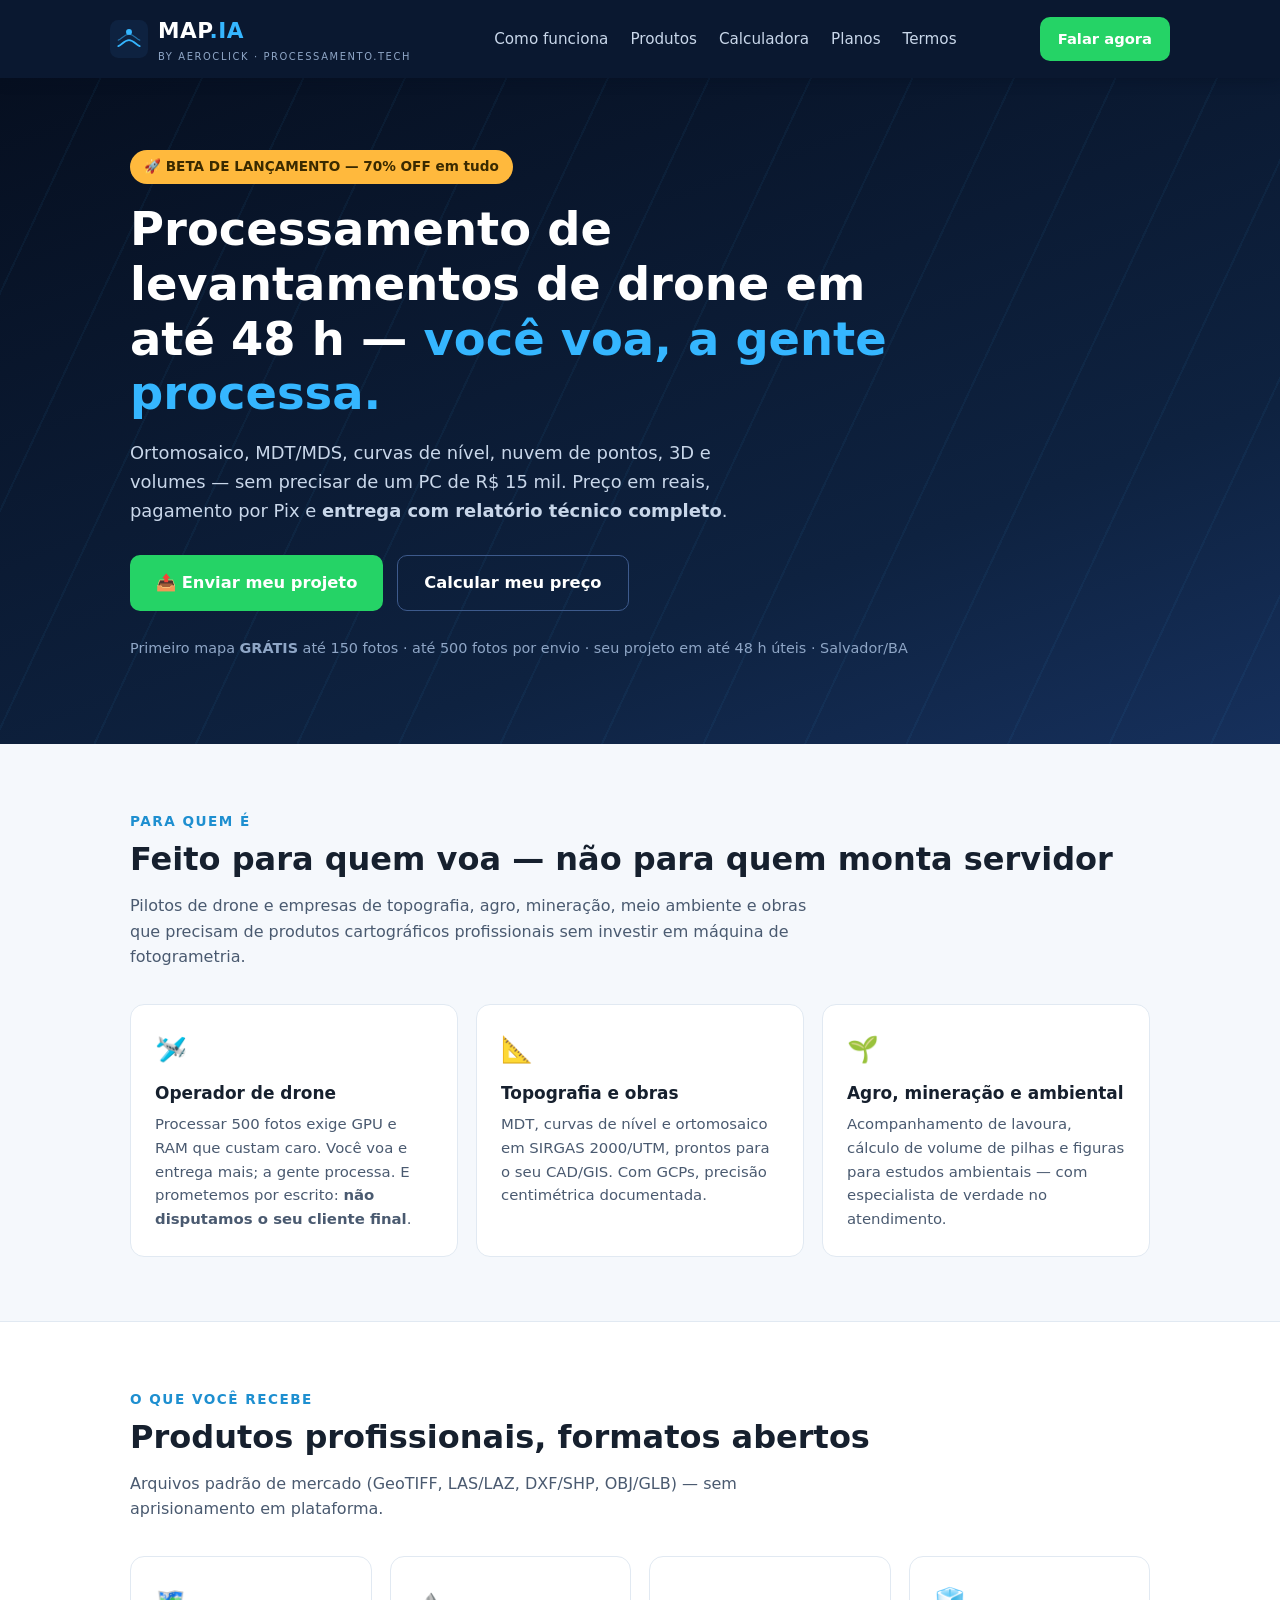
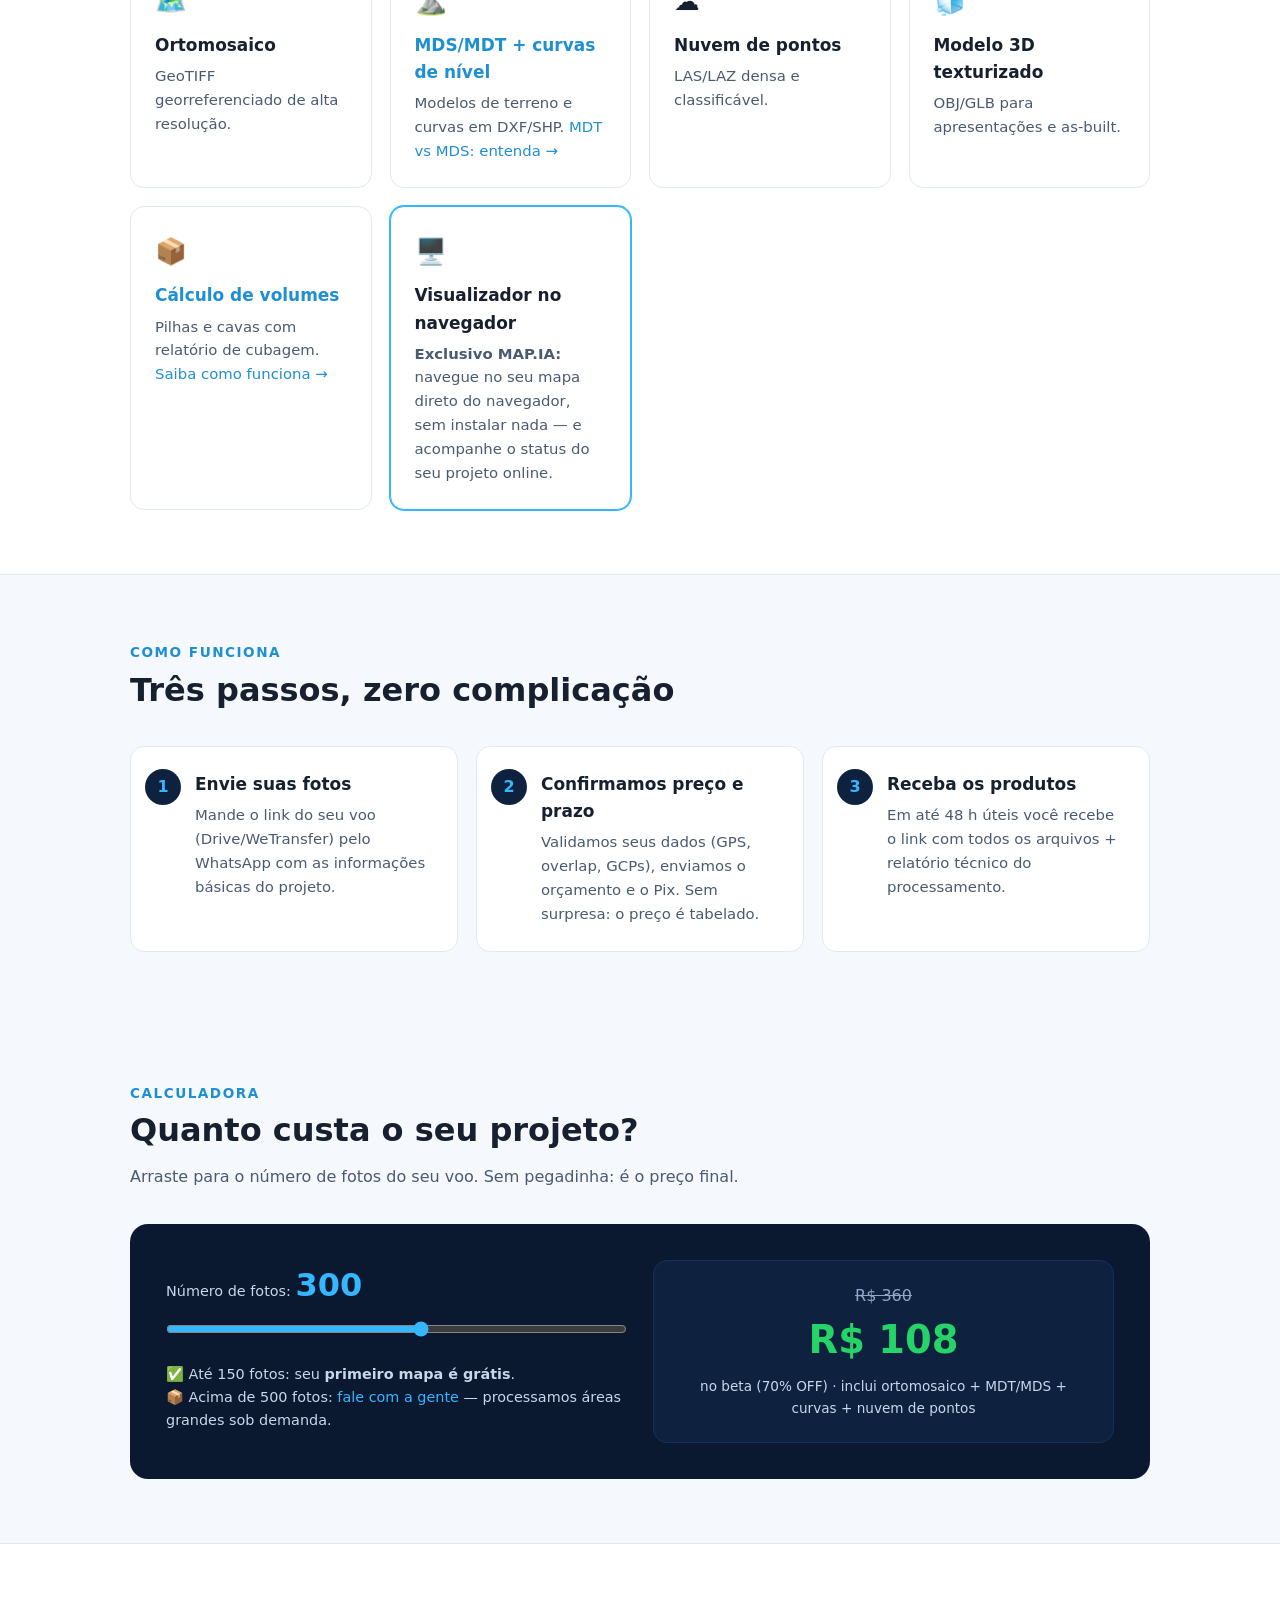
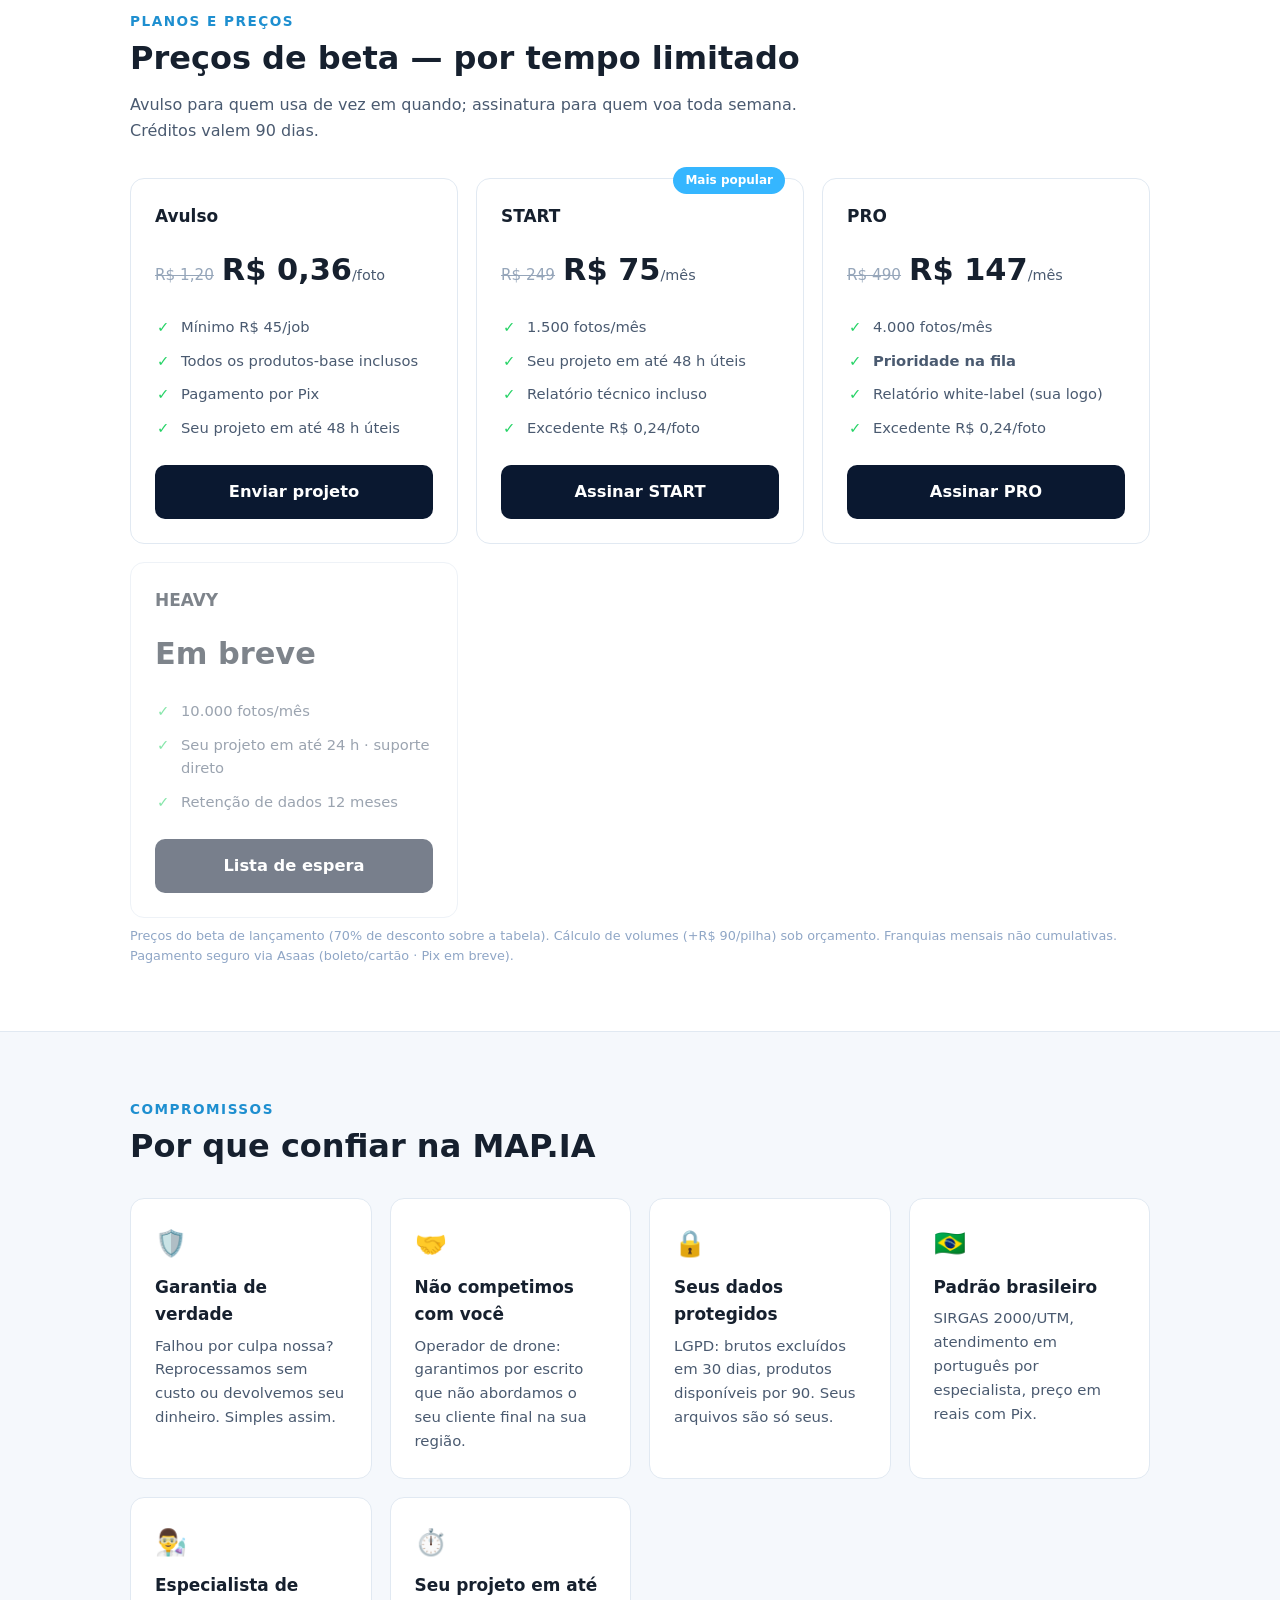
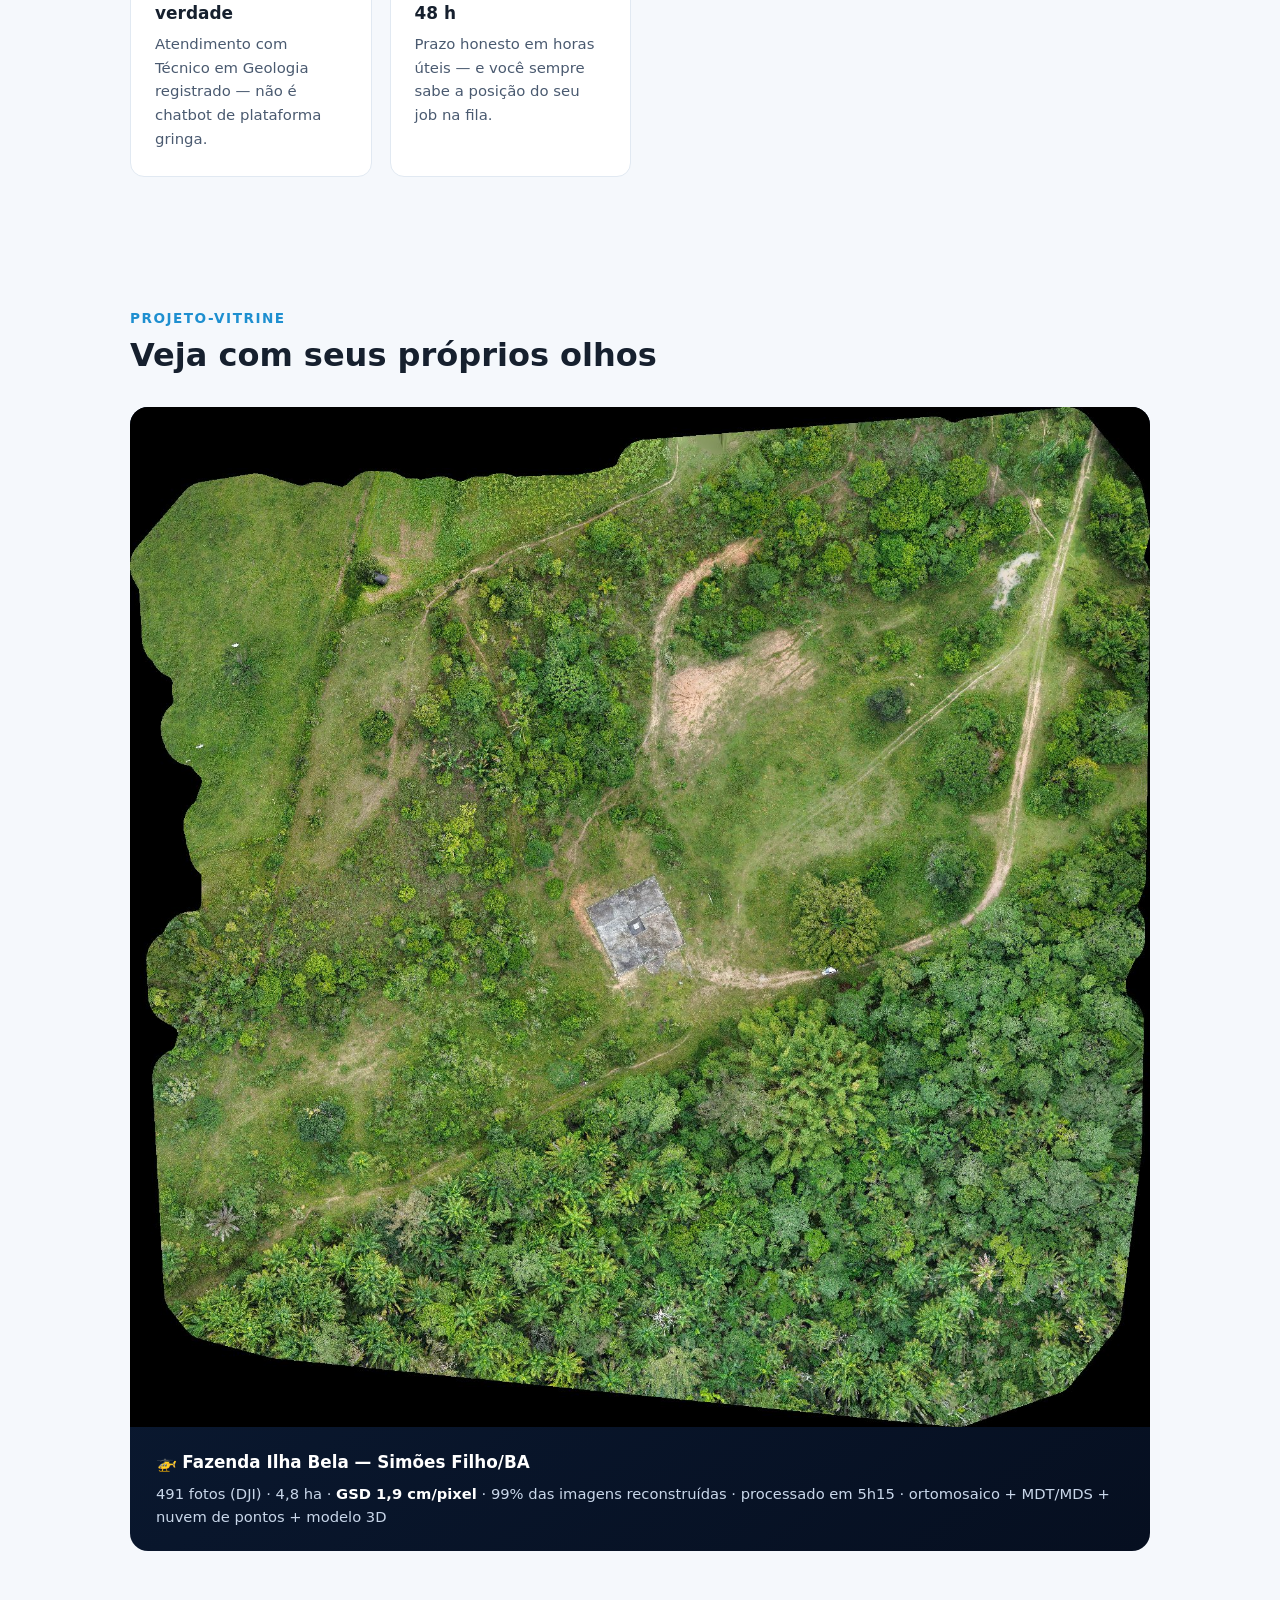
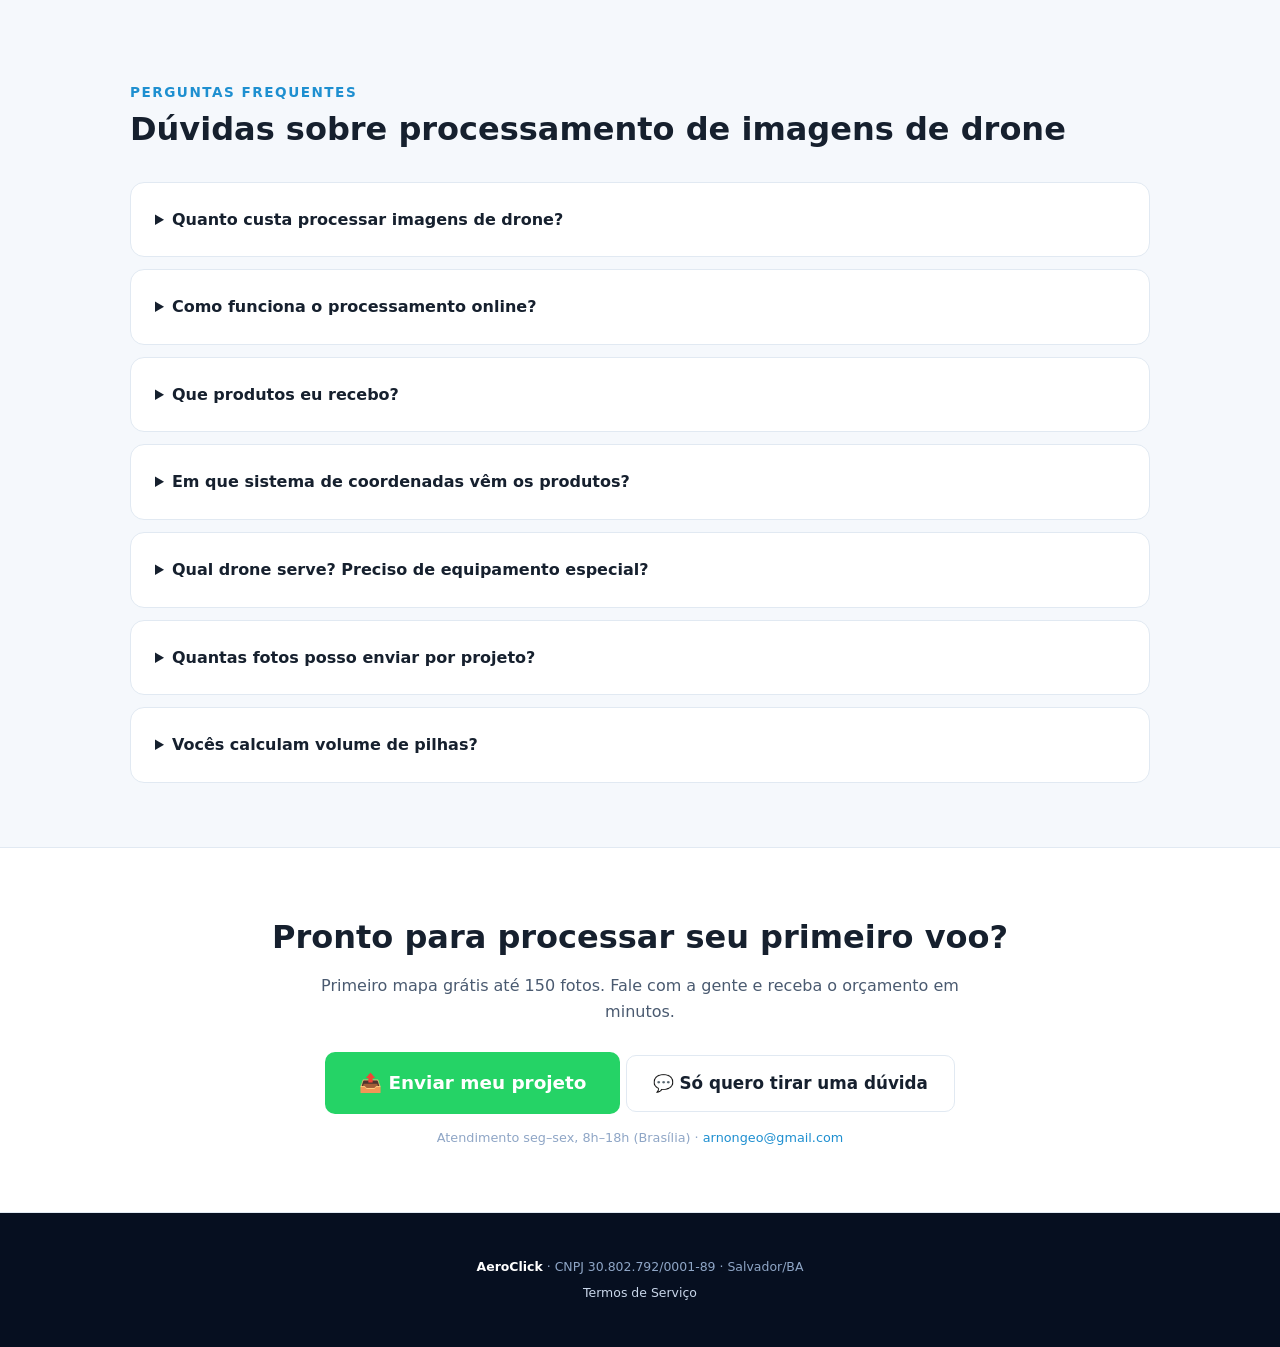
==== commit f72da41a: "Conteudo SEO: MDT vs MDS + checklist de voo + sitemap" ====
--- a/index.html
+++ b/index.html
@@ -182,7 +182,7 @@
     <p class="lead">Arquivos padrão de mercado (GeoTIFF, LAS/LAZ, DXF/SHP, OBJ/GLB) — sem aprisionamento em plataforma.</p>
     <div class="grid g3">
       <div class="card"><span class="ico">🗺️</span><h3>Ortomosaico</h3><p>GeoTIFF georreferenciado de alta resolução.</p></div>
-      <div class="card"><span class="ico">⛰️</span><h3>MDS/MDT + curvas de nível</h3><p>Modelos de terreno e curvas em DXF/SHP.</p></div>
+      <div class="card"><span class="ico">⛰️</span><h3><a href="mdt-mds.html">MDS/MDT + curvas de nível</a></h3><p>Modelos de terreno e curvas em DXF/SHP. <a href="mdt-mds.html">MDT vs MDS: entenda →</a></p></div>
       <div class="card"><span class="ico">☁️</span><h3>Nuvem de pontos</h3><p>LAS/LAZ densa e classificável.</p></div>
       <div class="card"><span class="ico">🧊</span><h3>Modelo 3D texturizado</h3><p>OBJ/GLB para apresentações e as-built.</p></div>
       <div class="card"><span class="ico">📦</span><h3><a href="volumetria.html">Cálculo de volumes</a></h3><p>Pilhas e cavas com relatório de cubagem. <a href="volumetria.html">Saiba como funciona →</a></p></div>
@@ -318,7 +318,7 @@
       <details class="card" style="cursor:pointer"><summary style="font-weight:700">Como funciona o processamento online?</summary><p style="margin-top:10px">Você envia o link das fotos (Google Drive, Dropbox, WeTransfer ou OneDrive) pelo formulário, recebe a cobrança por e-mail e, com o pagamento confirmado, o processamento roda automaticamente. Os produtos chegam por e-mail em até 48h úteis — nosso último projeto real foi entregue em 7 horas.</p></details>
       <details class="card" style="cursor:pointer"><summary style="font-weight:700">Que produtos eu recebo?</summary><p style="margin-top:10px">Ortomosaico georreferenciado (GeoTIFF), MDT e MDS (o terreno é filtrado por IA — árvores, carros e construções são removidos do MDT), curvas de nível suavizadas em DXF e SHP, nuvem de pontos (LAZ), modelo 3D texturizado, relatório técnico e um visualizador que abre o mapa no navegador, sem instalar nada.</p></details>
       <details class="card" style="cursor:pointer"><summary style="font-weight:700">Em que sistema de coordenadas vêm os produtos?</summary><p style="margin-top:10px">SIRGAS 2000 / UTM — o padrão oficial brasileiro — com a zona detectada automaticamente e cotas ortométricas (nível do mar). Os arquivos abrem direto no AutoCAD, QGIS, ArcGIS e Metashape.</p></details>
-      <details class="card" style="cursor:pointer"><summary style="font-weight:700">Qual drone serve? Preciso de equipamento especial?</summary><p style="margin-top:10px">Qualquer drone que grave GPS nas fotos (toda a linha DJI, incluindo Mini 3/4). Recomendamos voo com sobreposição de 75% frontal e 65% lateral. Não precisa de RTK nem de pontos de controle — e se tiver GCPs, a precisão fica ainda melhor.</p></details>
+      <details class="card" style="cursor:pointer"><summary style="font-weight:700">Qual drone serve? Preciso de equipamento especial?</summary><p style="margin-top:10px">Qualquer drone que grave GPS nas fotos (toda a linha DJI, incluindo Mini 3/4). Recomendamos voo com sobreposição de 75% frontal e 65% lateral — <a href="voo-fotogrametria.html">veja o checklist completo do voo perfeito</a>. Não precisa de RTK nem de pontos de controle — e se tiver GCPs, a precisão fica ainda melhor.</p></details>
       <details class="card" style="cursor:pointer"><summary style="font-weight:700">Quantas fotos posso enviar por projeto?</summary><p style="margin-top:10px">Até 500 fotos por envio no beta (cerca de 60–80 hectares a 100 m de altura). Áreas maiores? Fale com a gente — dividimos o projeto sem custo extra.</p></details>
       <details class="card" style="cursor:pointer"><summary style="font-weight:700">Vocês calculam volume de pilhas?</summary><p style="margin-top:10px">Sim — volumetria de pilhas e cavas (corte, aterro e volume líquido em m³) por R$ 90 por pilha, ideal para mineração, terraplenagem e estoques. Perfeito para acompanhamento mensal.</p></details>
     </div>
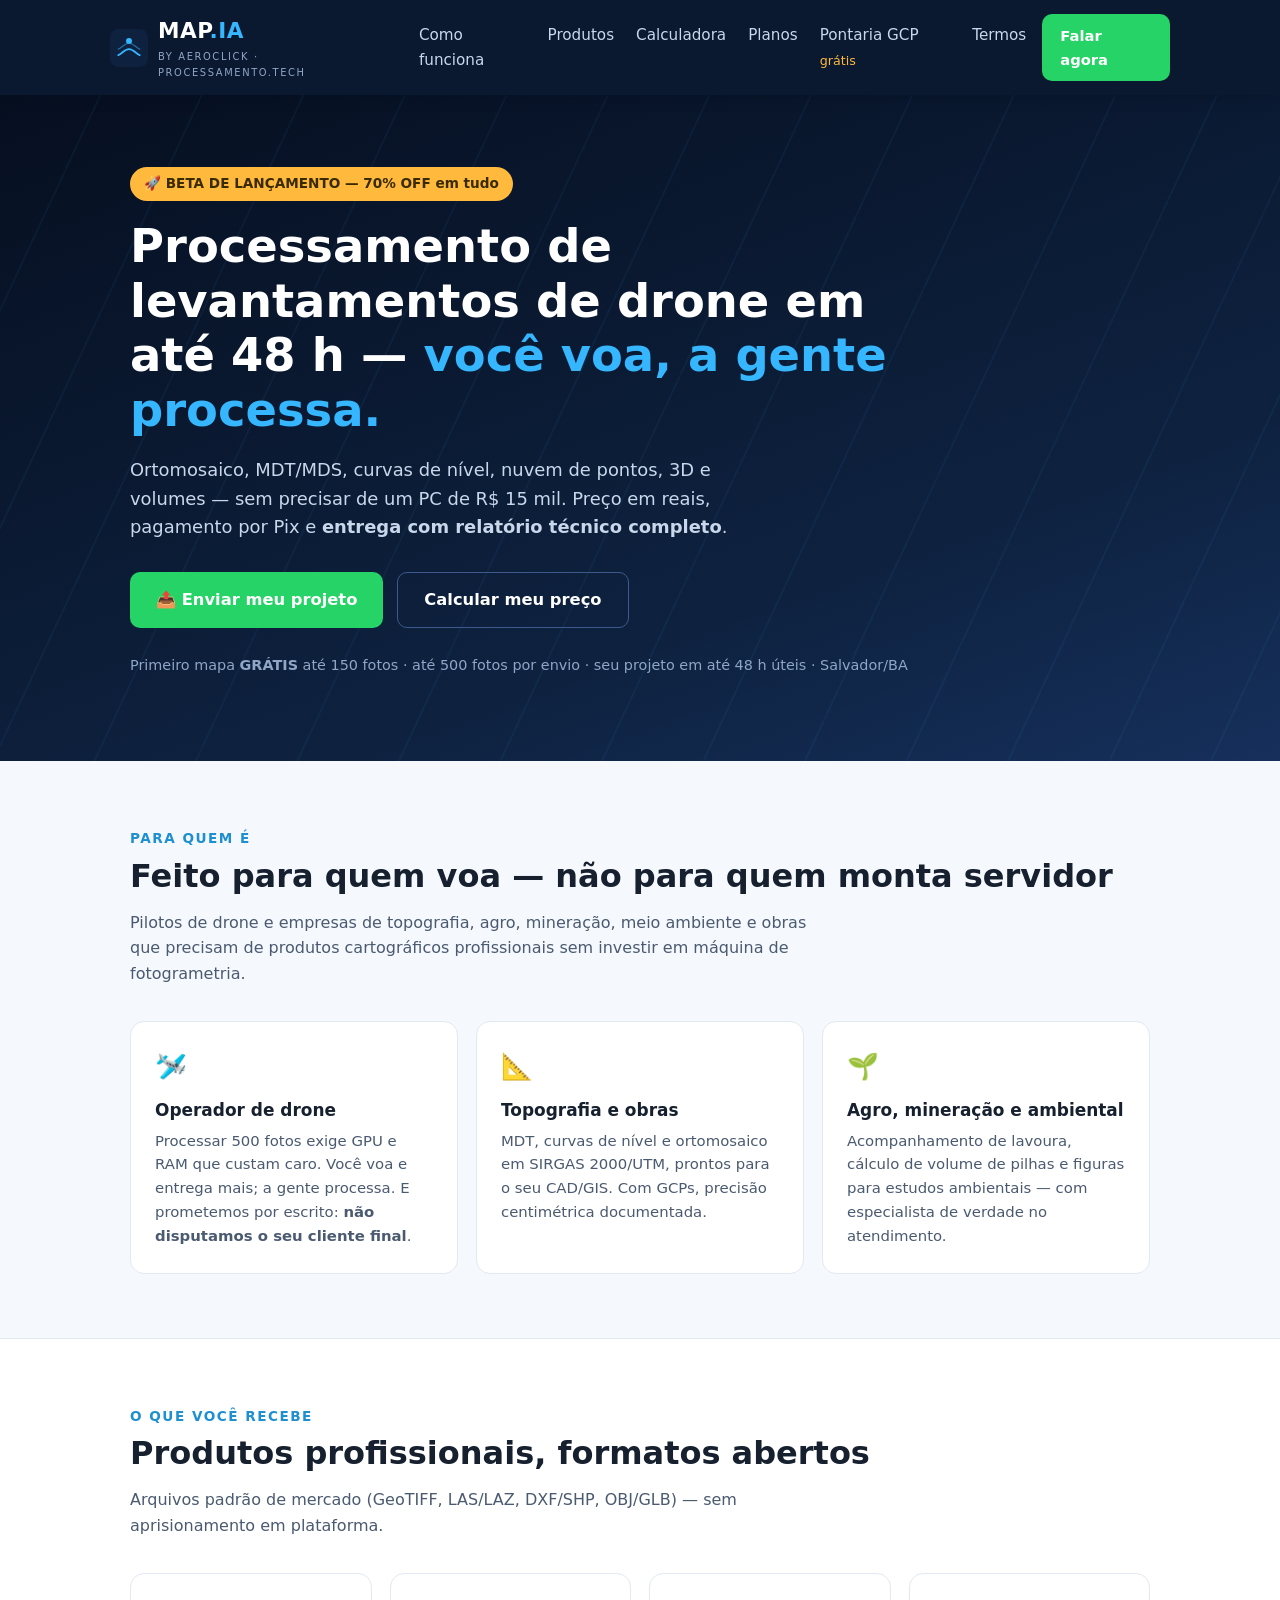
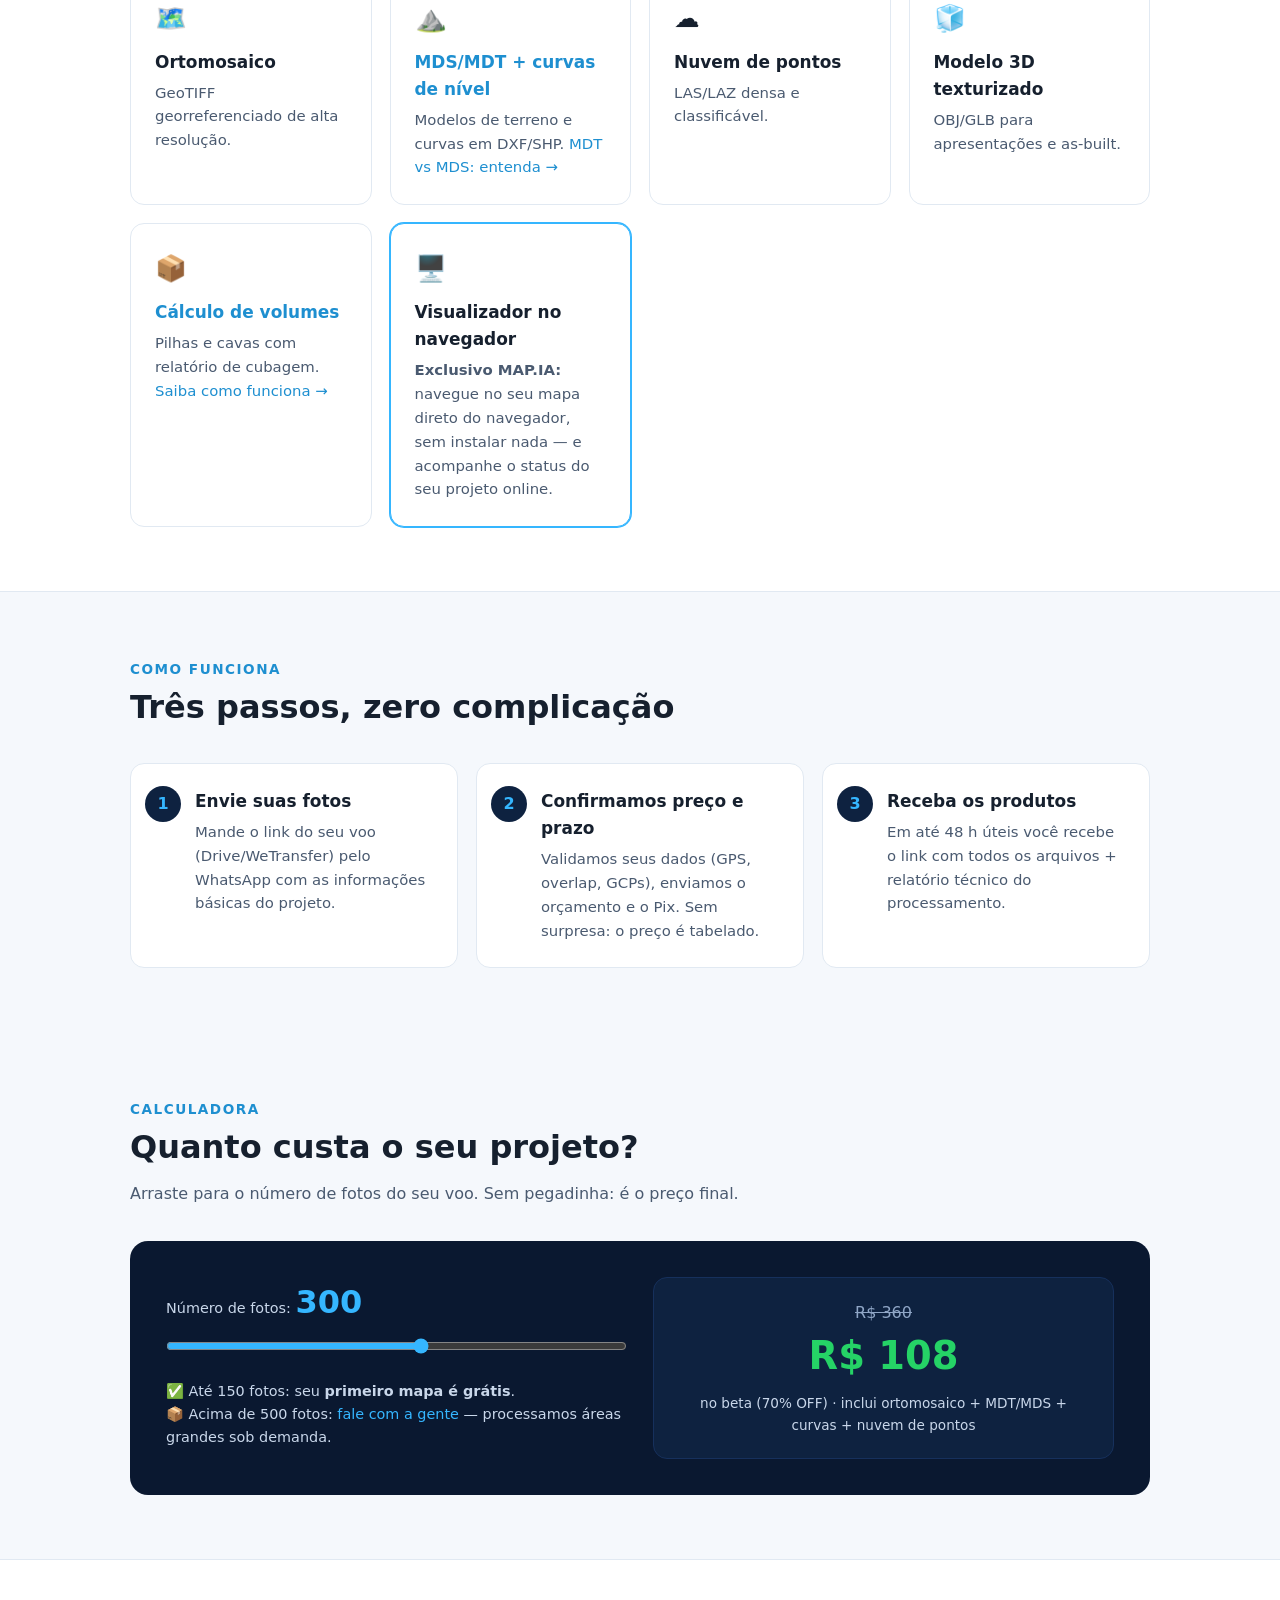
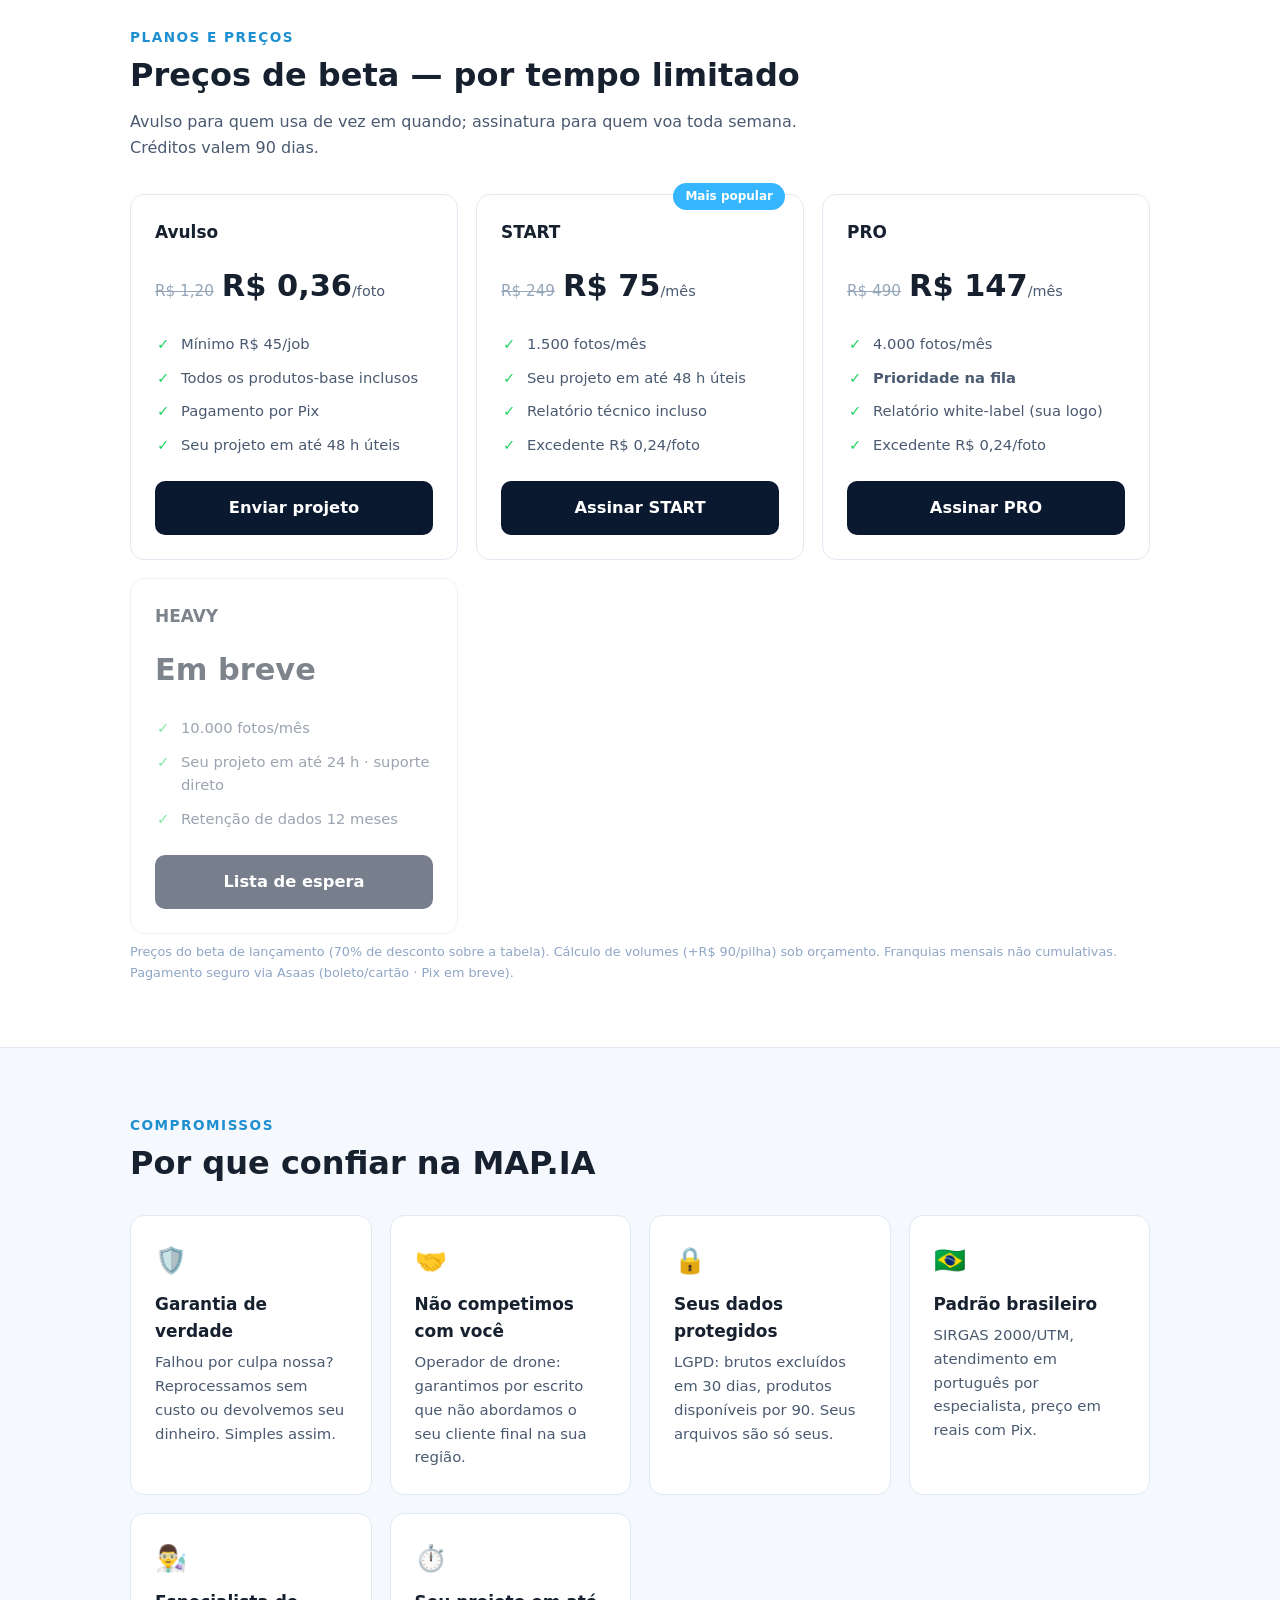
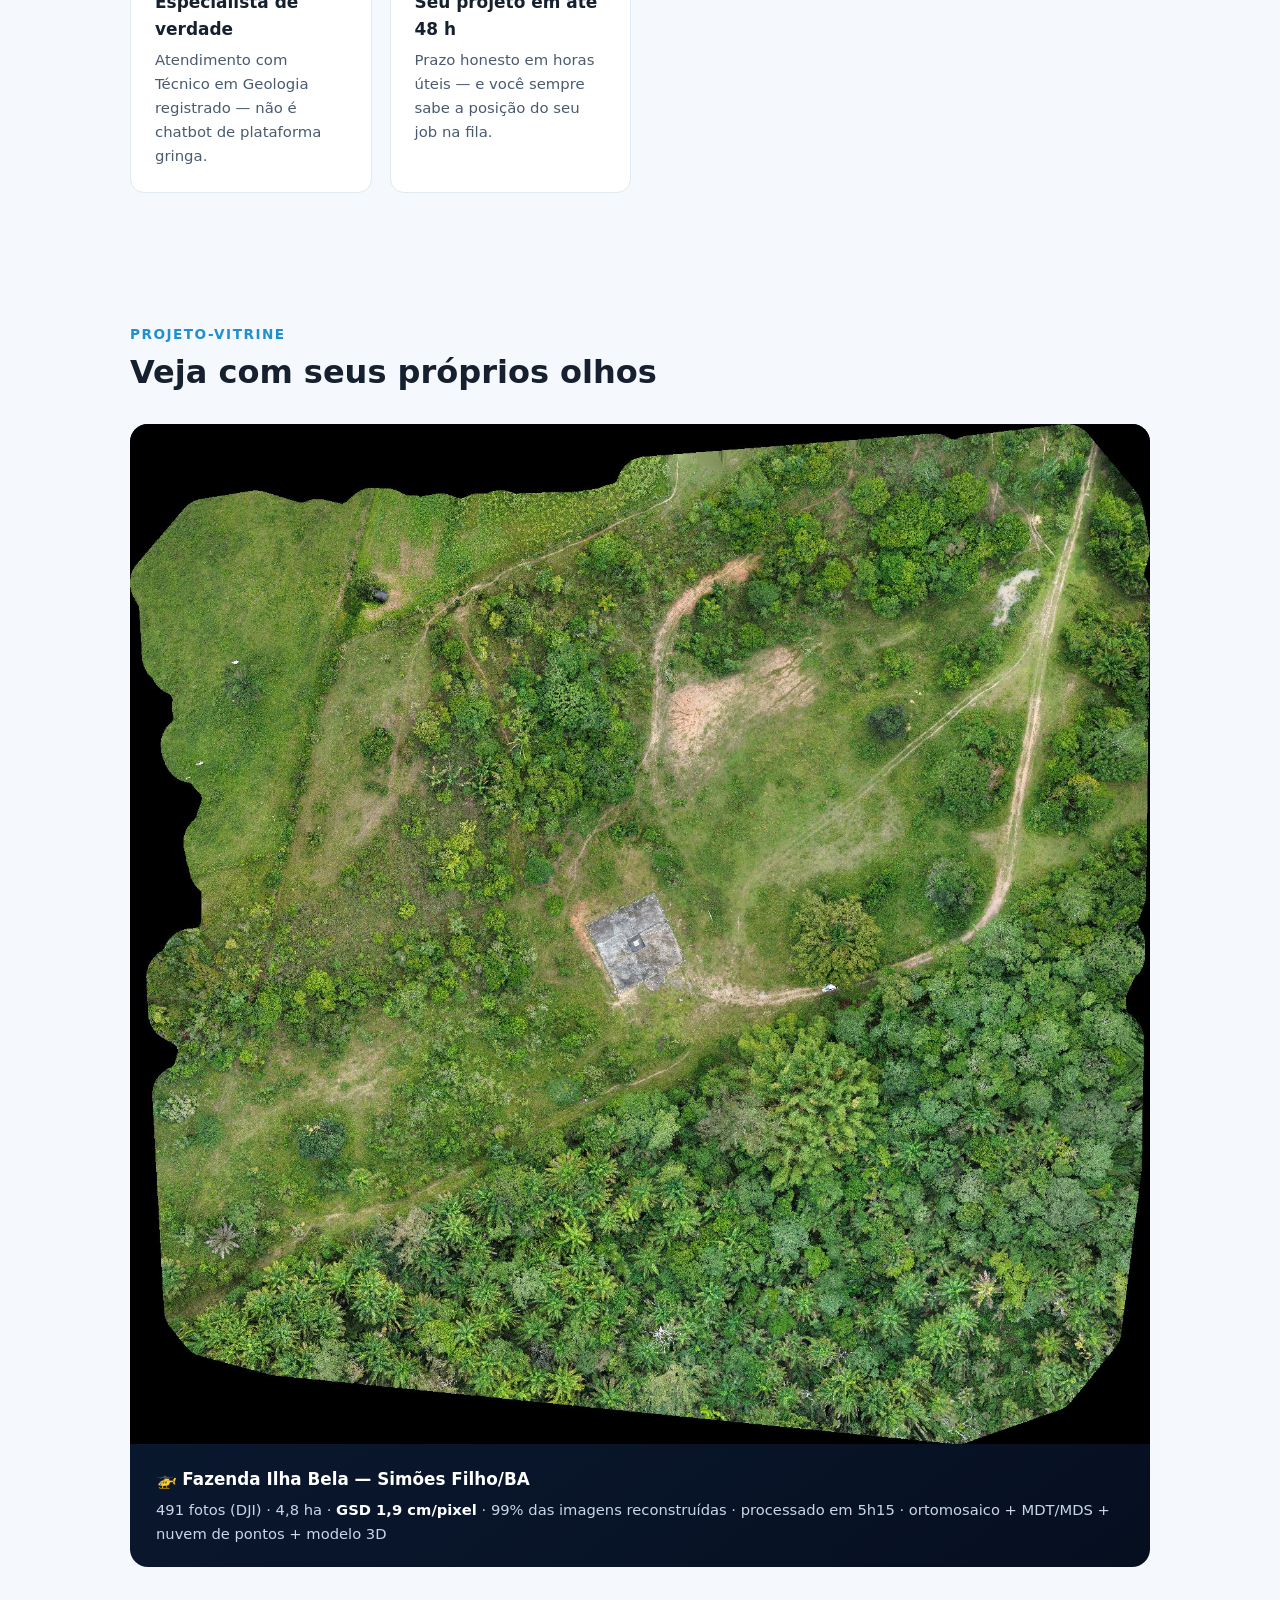
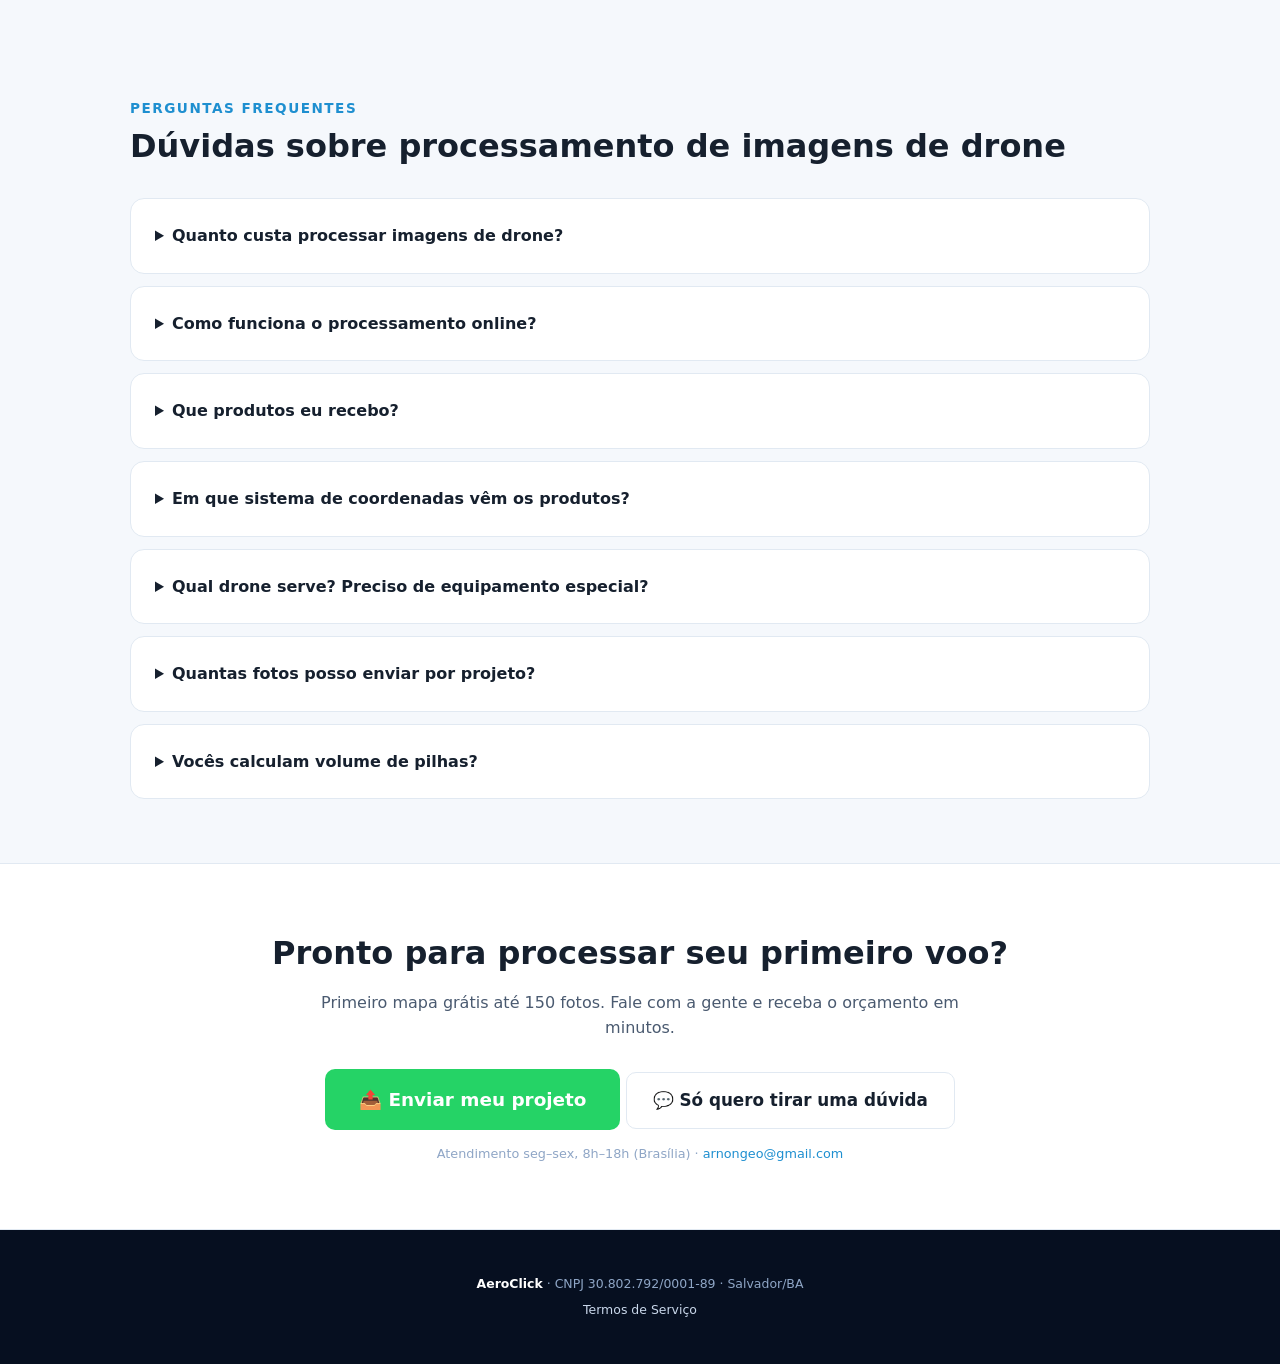
==== commit 48a35628: "Pontaria GCP v1: editor de pontos de controle 100% no navegador - pontaria.html: importa CSV BR (det" ====
--- a/index.html
+++ b/index.html
@@ -143,6 +143,7 @@
       <a href="#produtos">Produtos</a>
       <a href="#calculadora">Calculadora</a>
       <a href="#planos">Planos</a>
+      <a href="pontaria.html">Pontaria GCP <small style="color:#FFB93D">grátis</small></a>
       <a href="termos.html">Termos</a>
     </nav>
     <a class="btn btn-wa" data-cta href="#contato" style="padding:10px 18px;font-size:.92rem">Falar agora</a>
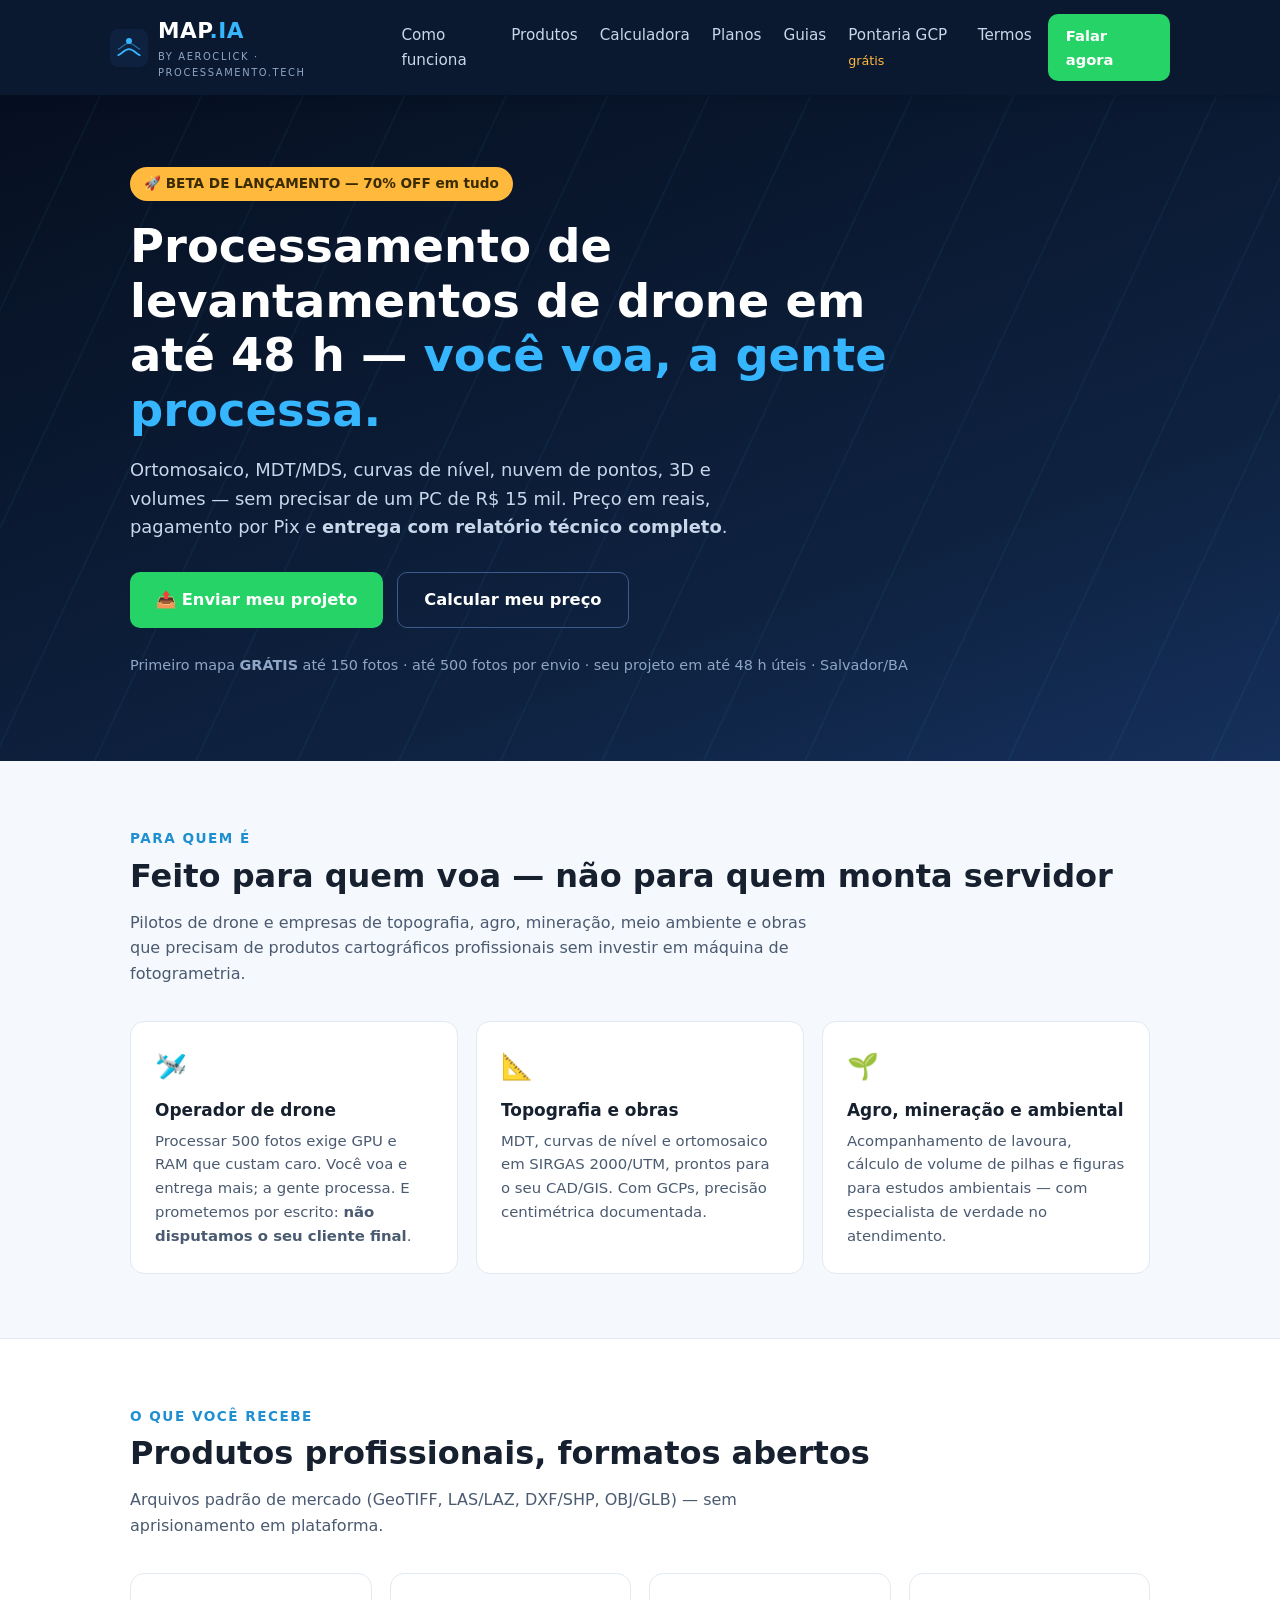
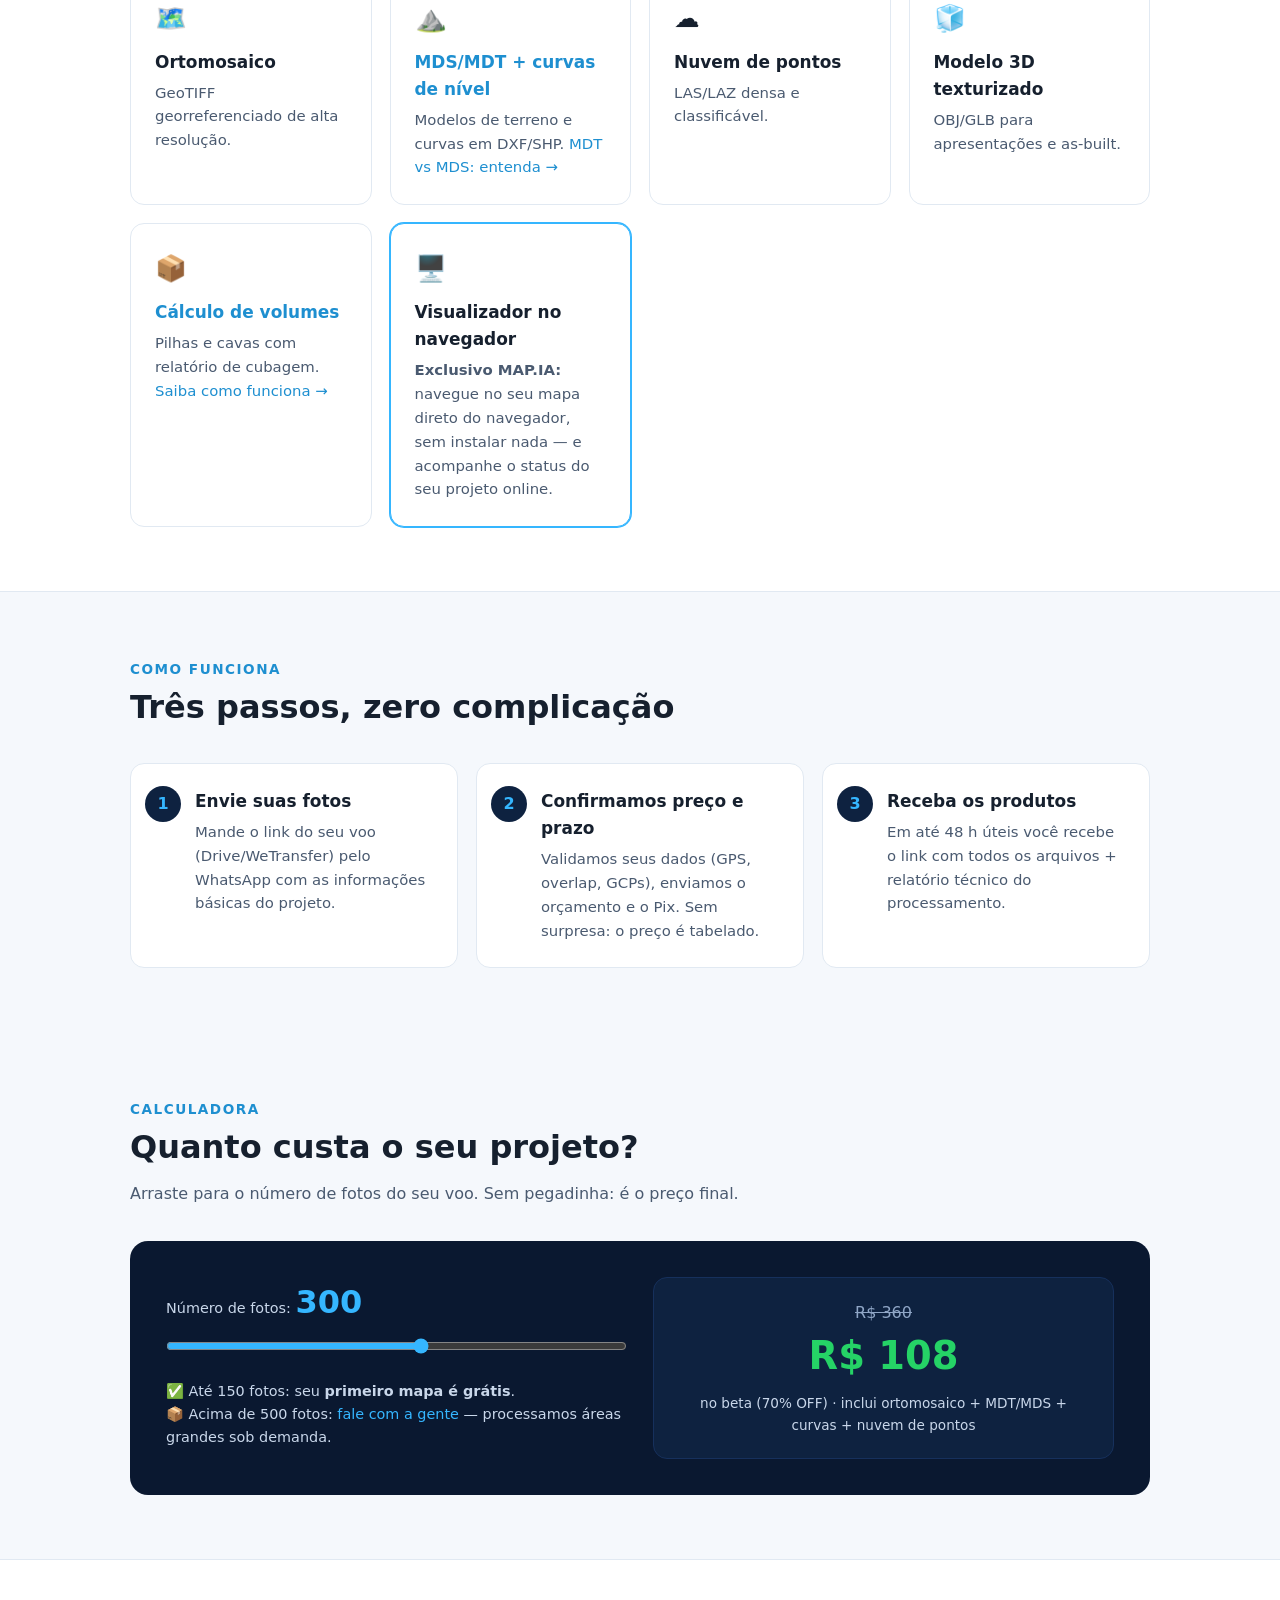
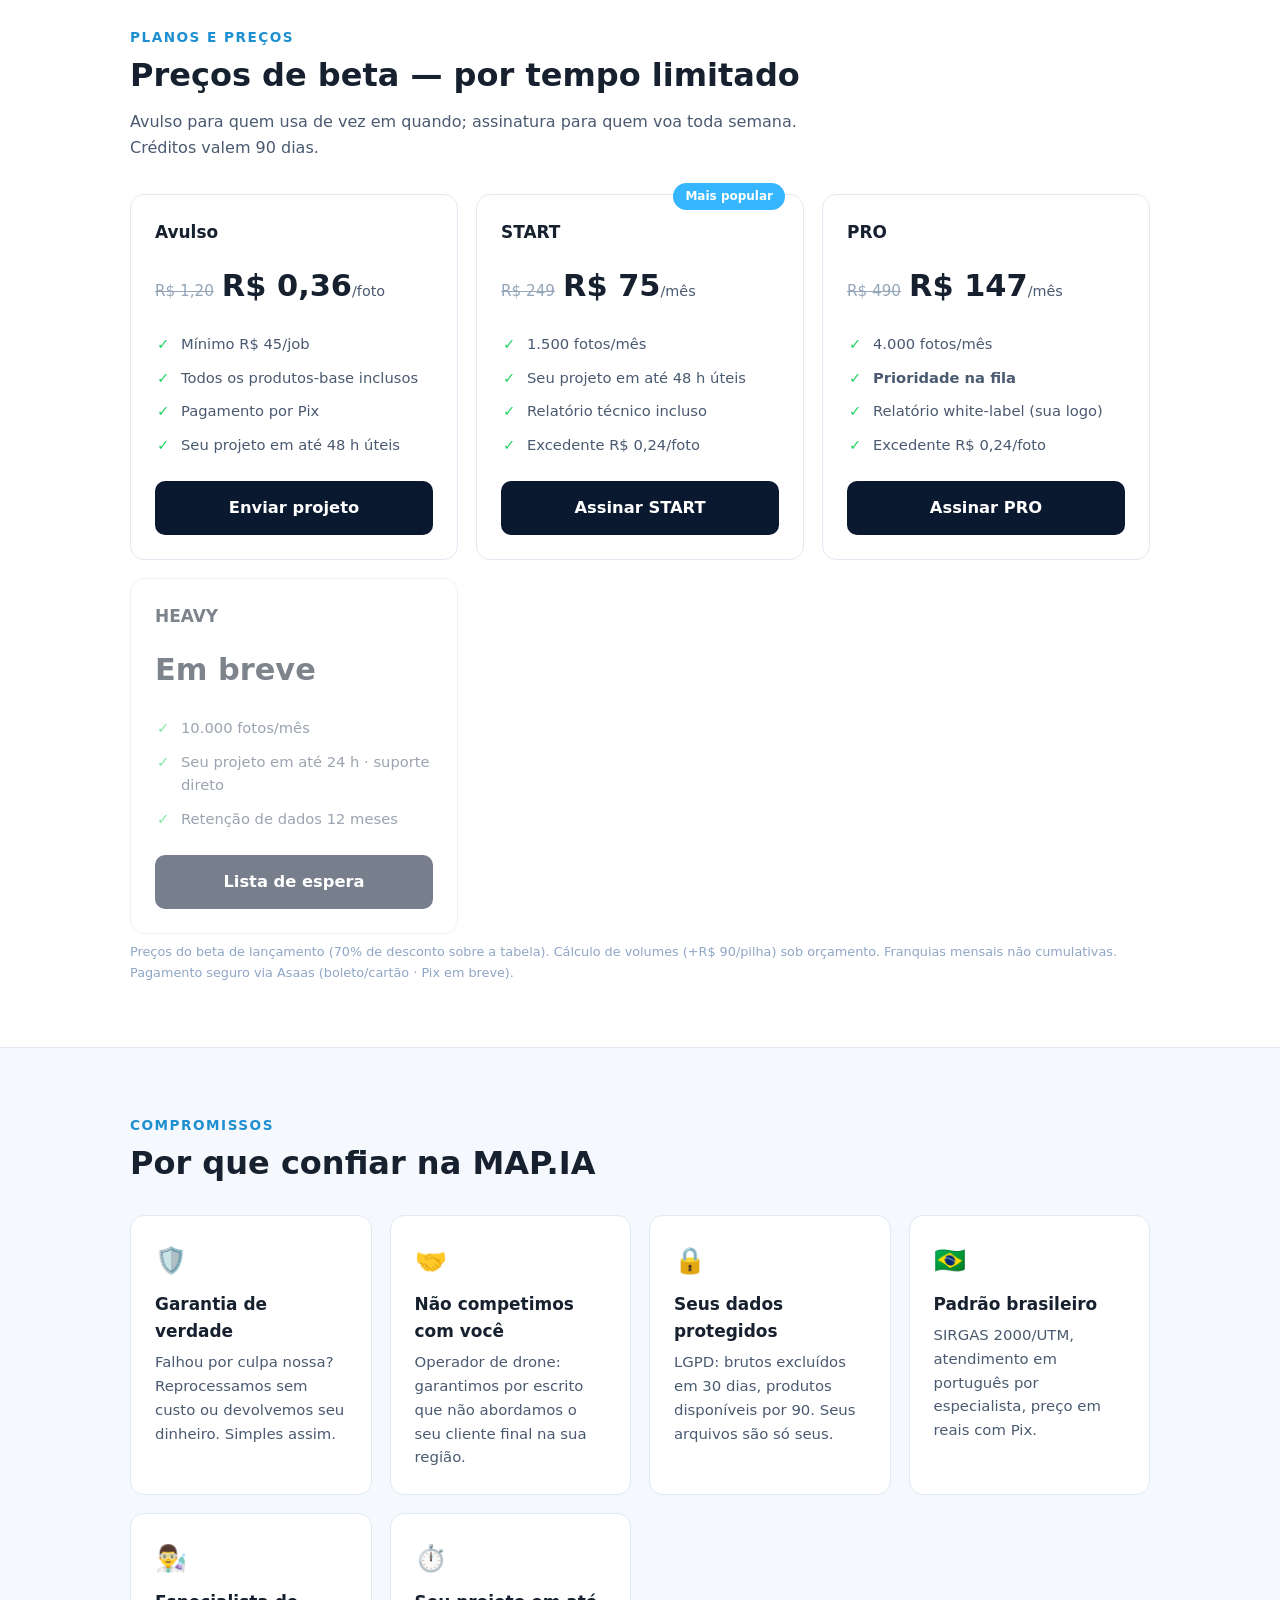
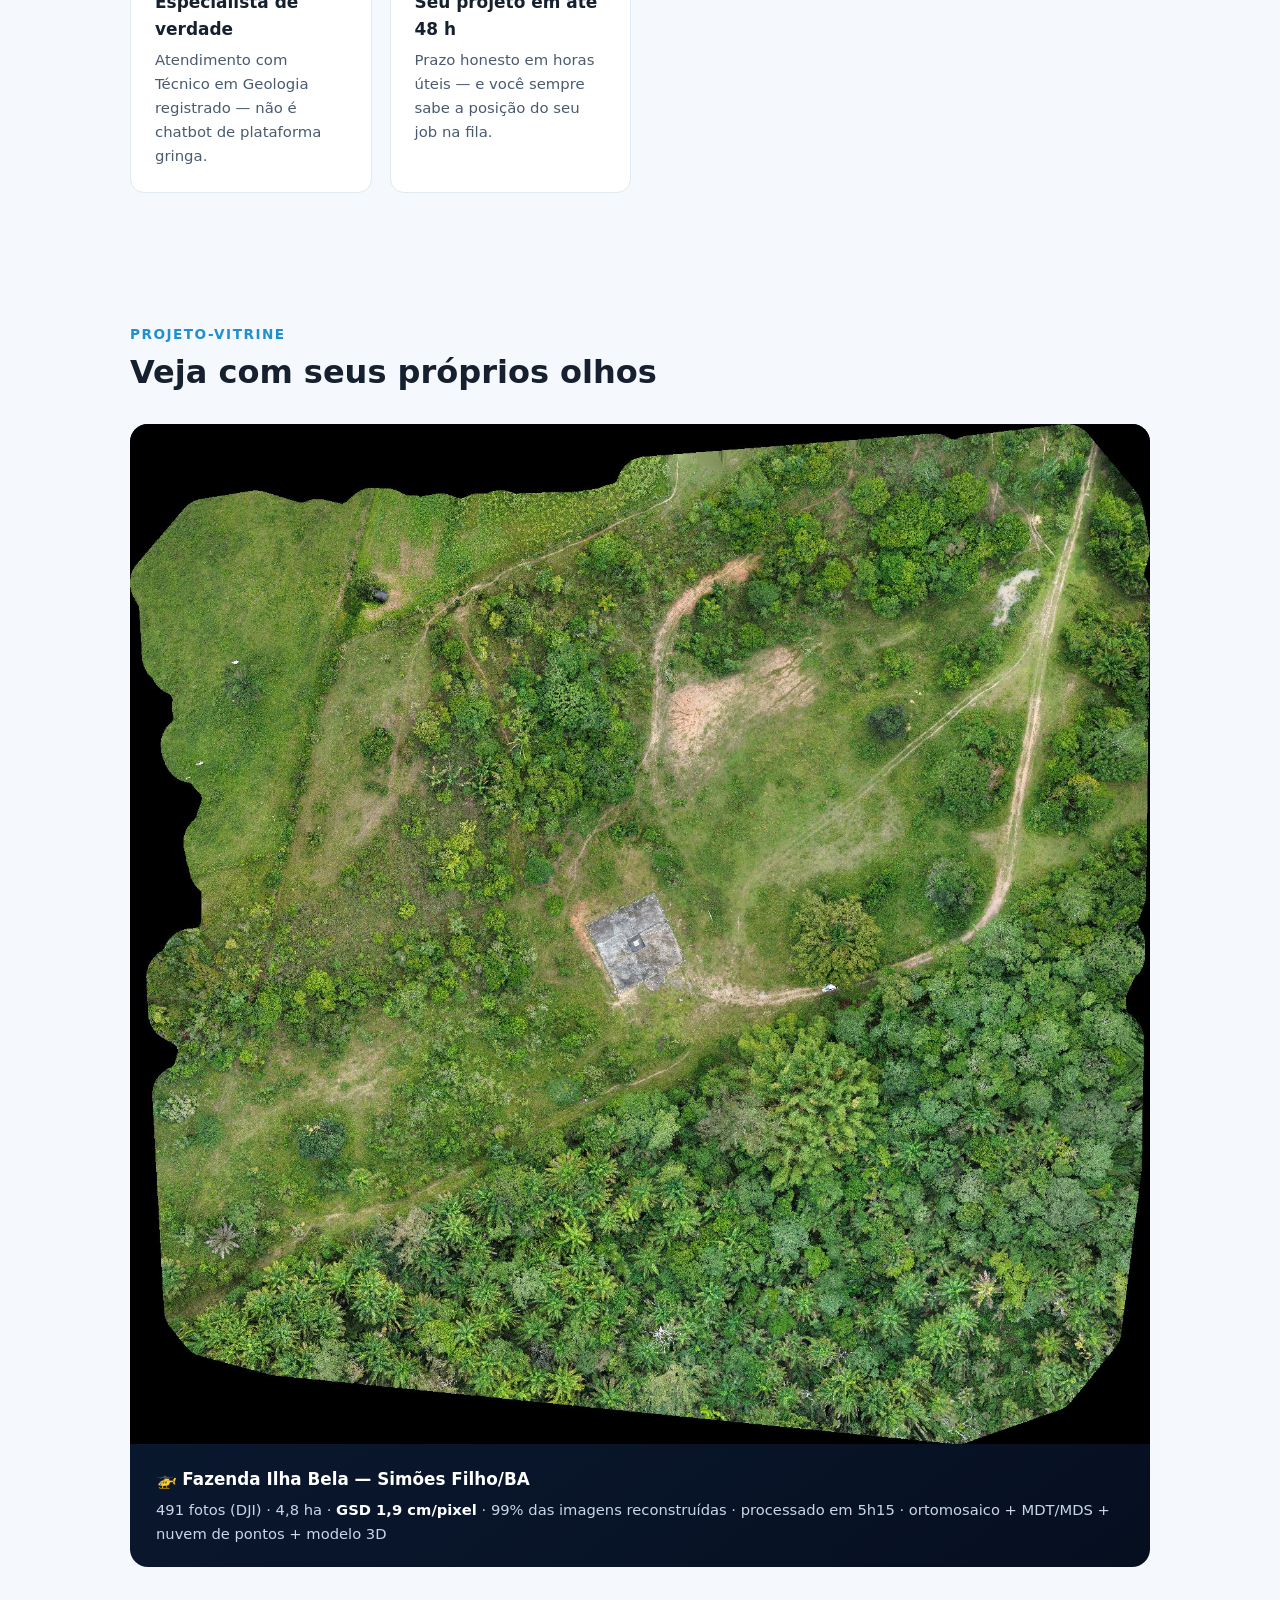
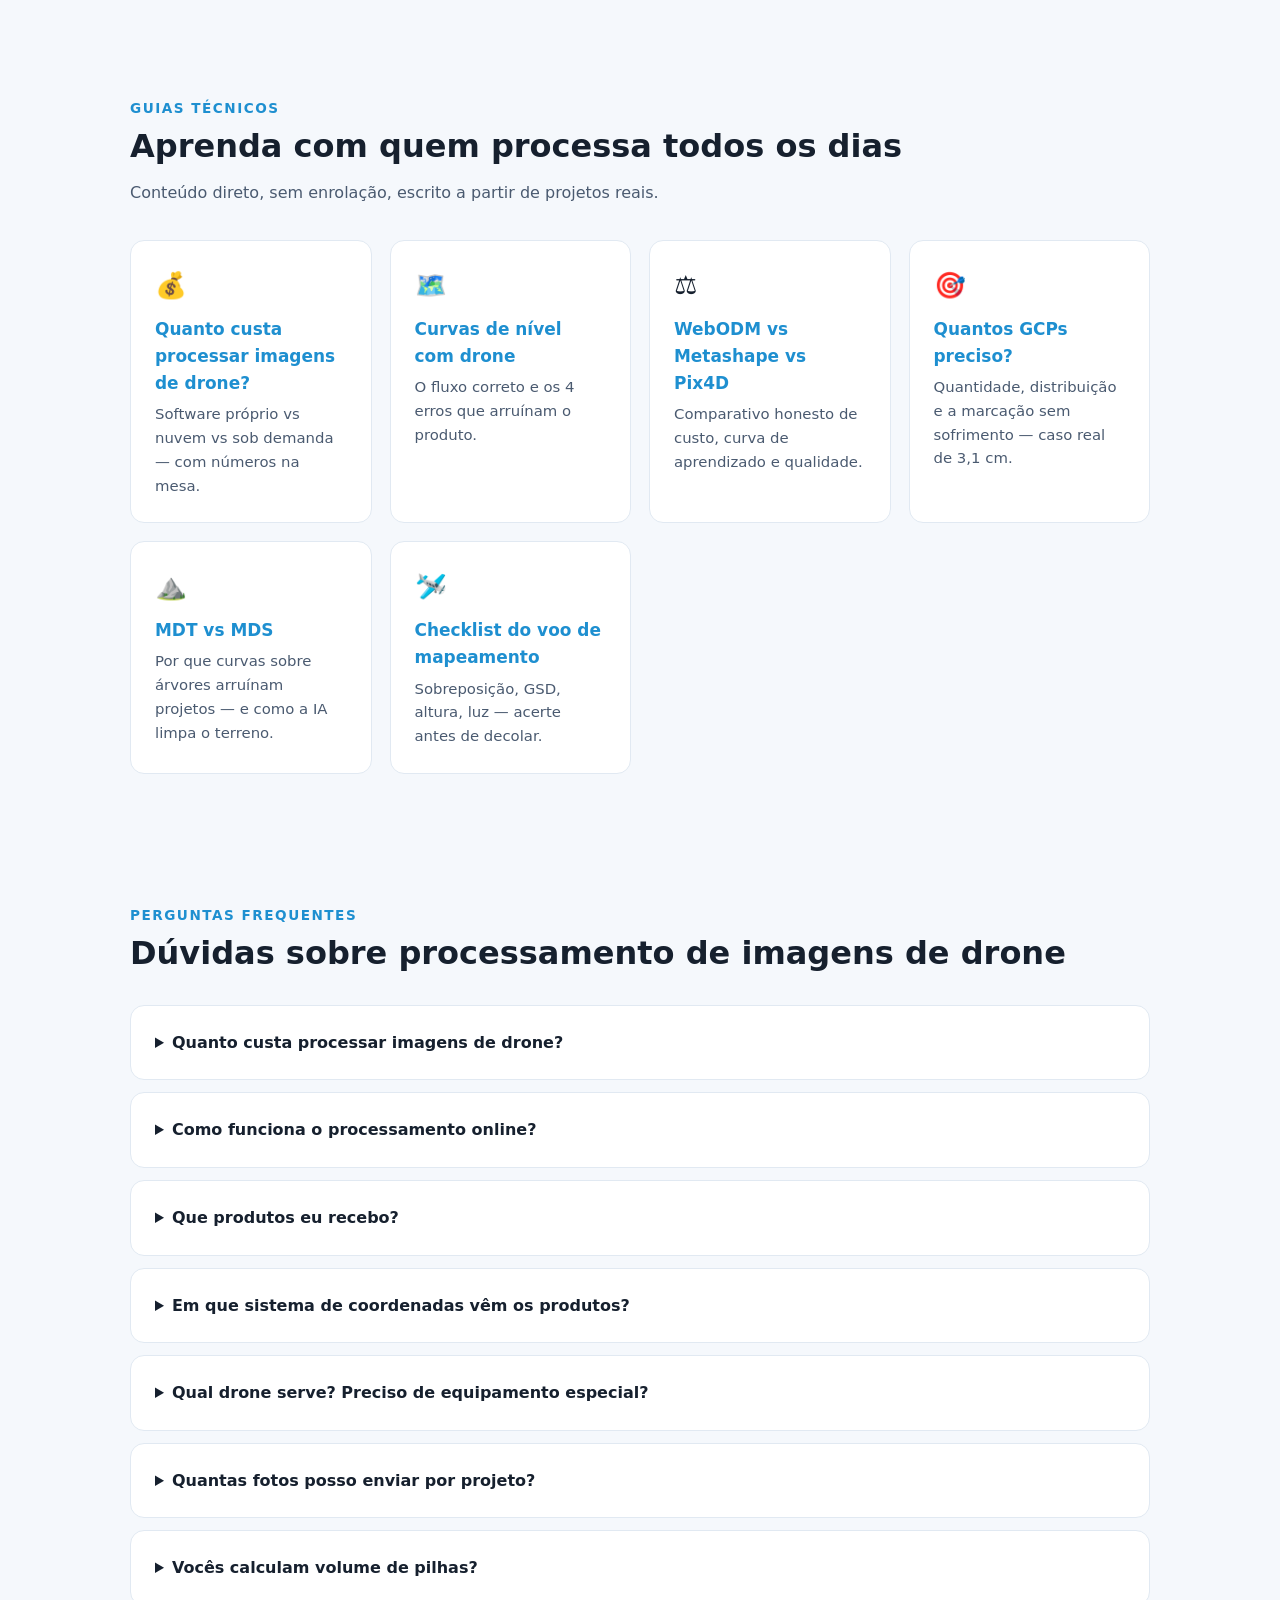
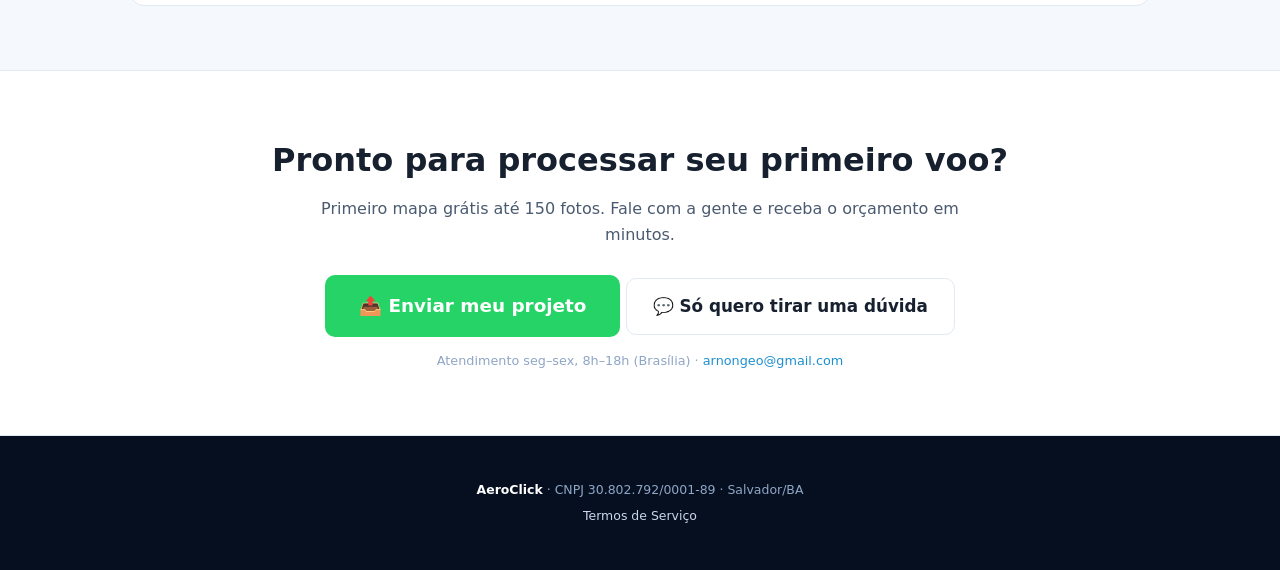
==== commit 5355cdda: "SEO: 4 guias long-tail + secao Guias na home + IndexNow - quanto-custa-processamento-drone, curvas-d" ====
--- a/index.html
+++ b/index.html
@@ -143,6 +143,7 @@
       <a href="#produtos">Produtos</a>
       <a href="#calculadora">Calculadora</a>
       <a href="#planos">Planos</a>
+      <a href="#guias">Guias</a>
       <a href="pontaria.html">Pontaria GCP <small style="color:#FFB93D">grátis</small></a>
       <a href="termos.html">Termos</a>
     </nav>
@@ -306,6 +307,22 @@
         <p style="font-size:1.05rem">🚁 <strong style="color:#fff">Fazenda Ilha Bela — Simões Filho/BA</strong></p>
         <p style="margin-top:6px;font-size:.92rem">491 fotos (DJI) · 4,8 ha · <strong style="color:#fff">GSD 1,9 cm/pixel</strong> · 99% das imagens reconstruídas · processado em 5h15 · ortomosaico + MDT/MDS + nuvem de pontos + modelo 3D</p>
       </div>
+    </div>
+  </div>
+</section>
+
+<section id="guias">
+  <div class="wrap">
+    <span class="kicker">Guias técnicos</span>
+    <h2>Aprenda com quem processa todos os dias</h2>
+    <p class="lead">Conteúdo direto, sem enrolação, escrito a partir de projetos reais.</p>
+    <div class="grid g3">
+      <div class="card"><span class="ico">💰</span><h3><a href="quanto-custa-processamento-drone.html">Quanto custa processar imagens de drone?</a></h3><p>Software próprio vs nuvem vs sob demanda — com números na mesa.</p></div>
+      <div class="card"><span class="ico">🗺️</span><h3><a href="curvas-de-nivel-drone.html">Curvas de nível com drone</a></h3><p>O fluxo correto e os 4 erros que arruínam o produto.</p></div>
+      <div class="card"><span class="ico">⚖️</span><h3><a href="webodm-metashape-pix4d.html">WebODM vs Metashape vs Pix4D</a></h3><p>Comparativo honesto de custo, curva de aprendizado e qualidade.</p></div>
+      <div class="card"><span class="ico">🎯</span><h3><a href="quantos-gcp-drone.html">Quantos GCPs preciso?</a></h3><p>Quantidade, distribuição e a marcação sem sofrimento — caso real de 3,1 cm.</p></div>
+      <div class="card"><span class="ico">⛰️</span><h3><a href="mdt-mds.html">MDT vs MDS</a></h3><p>Por que curvas sobre árvores arruínam projetos — e como a IA limpa o terreno.</p></div>
+      <div class="card"><span class="ico">🛩️</span><h3><a href="voo-fotogrametria.html">Checklist do voo de mapeamento</a></h3><p>Sobreposição, GSD, altura, luz — acerte antes de decolar.</p></div>
     </div>
   </div>
 </section>
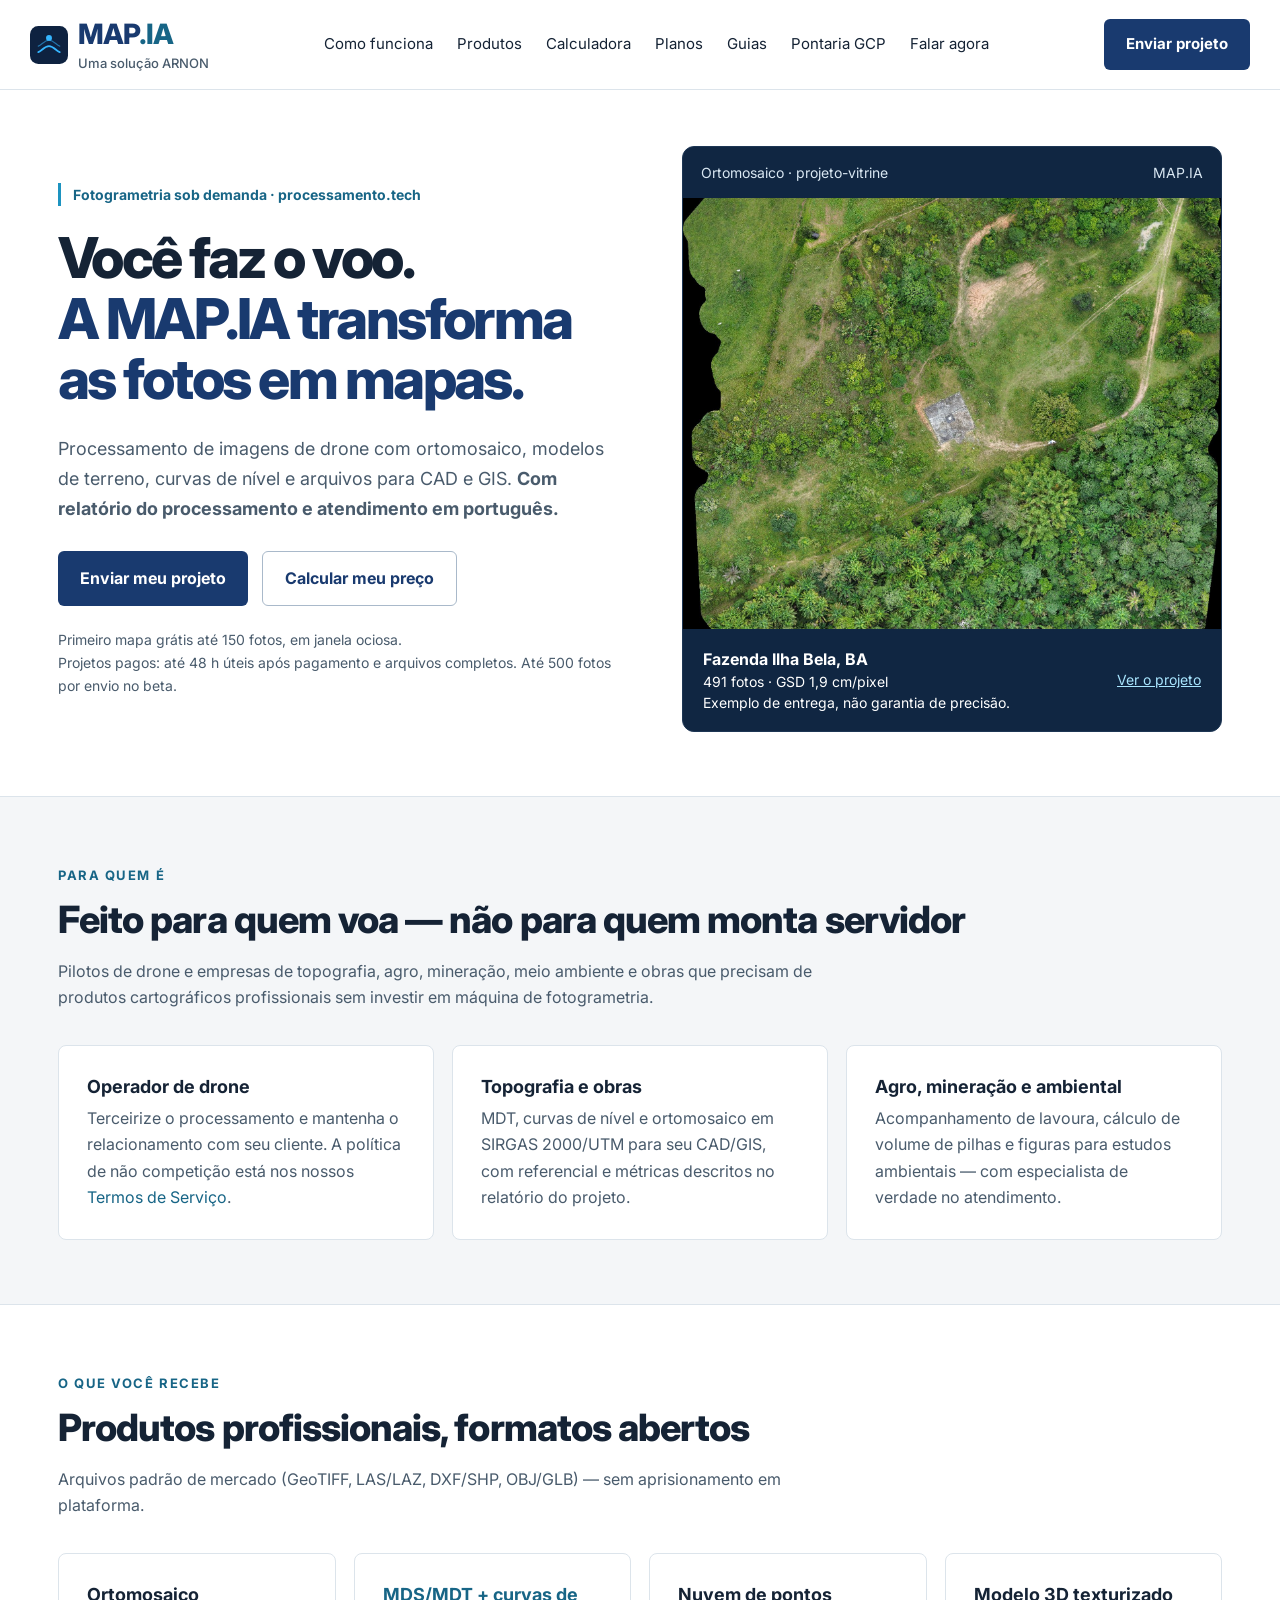
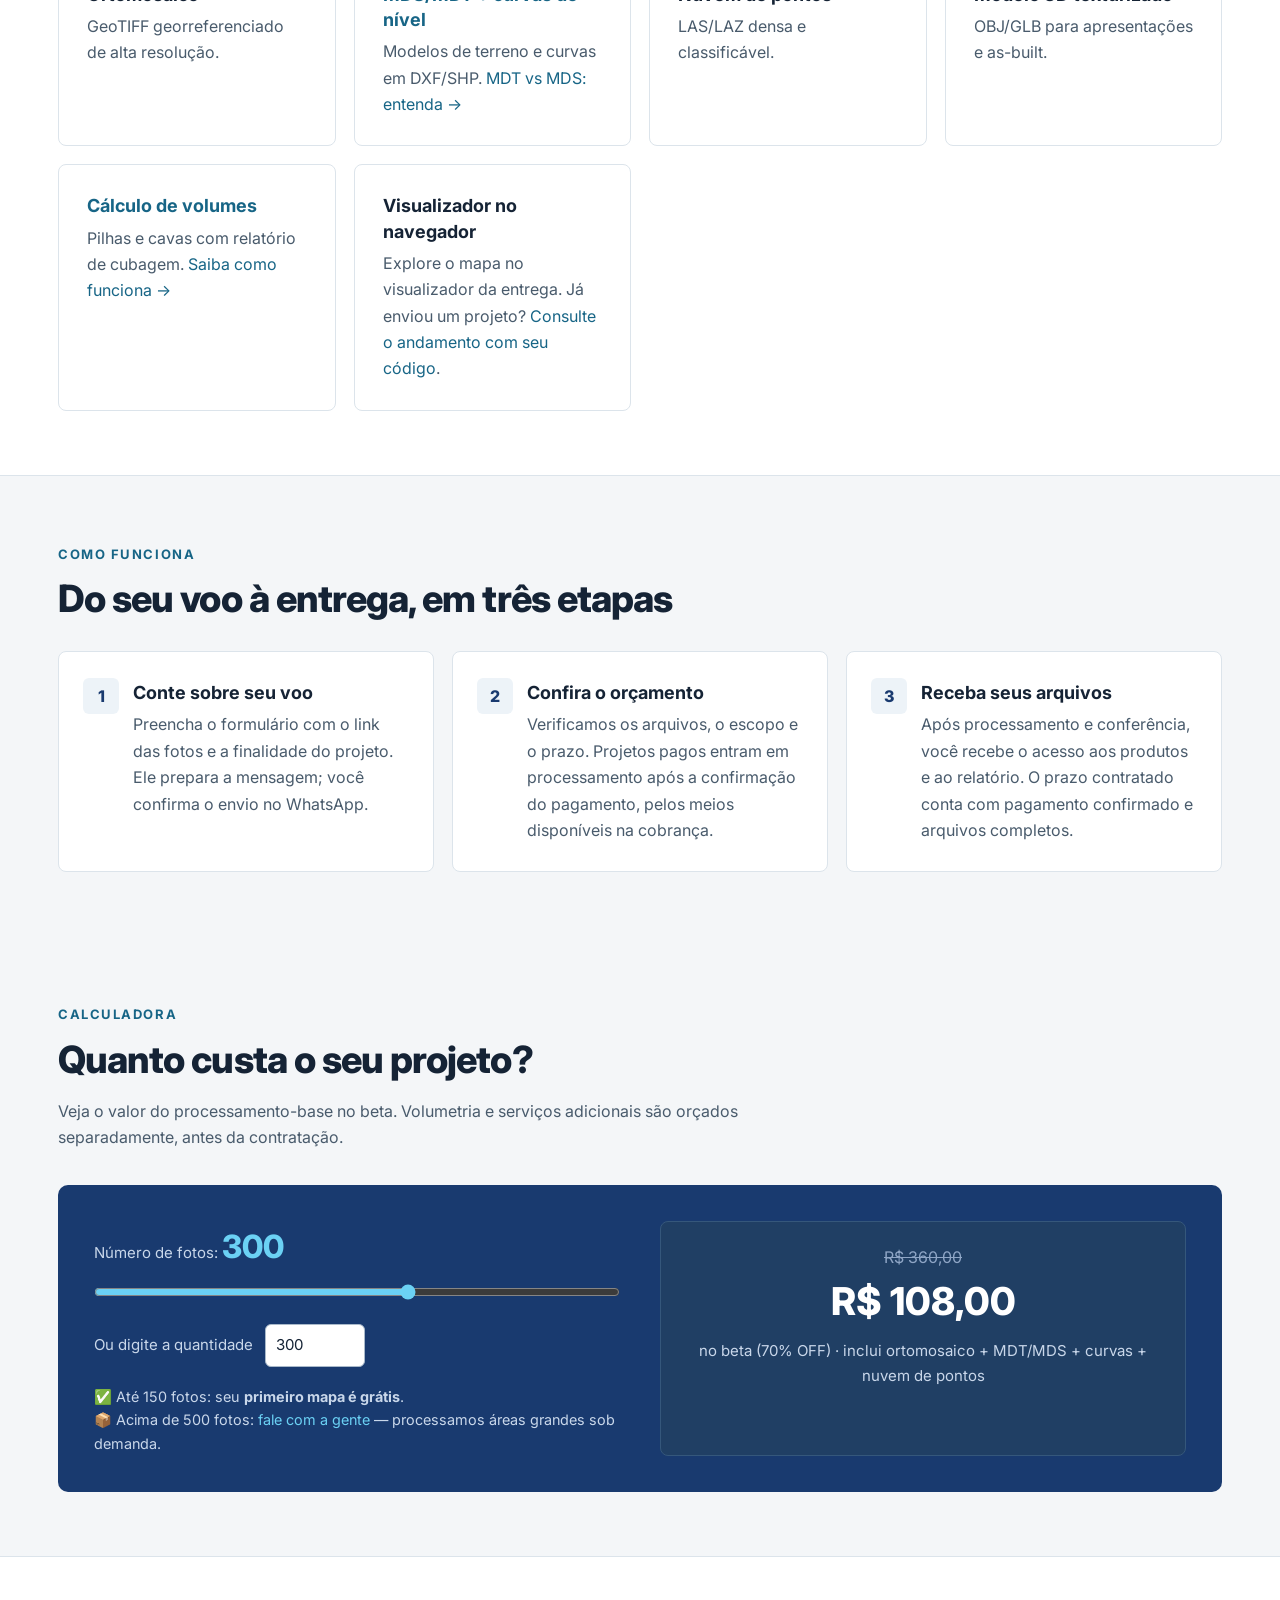
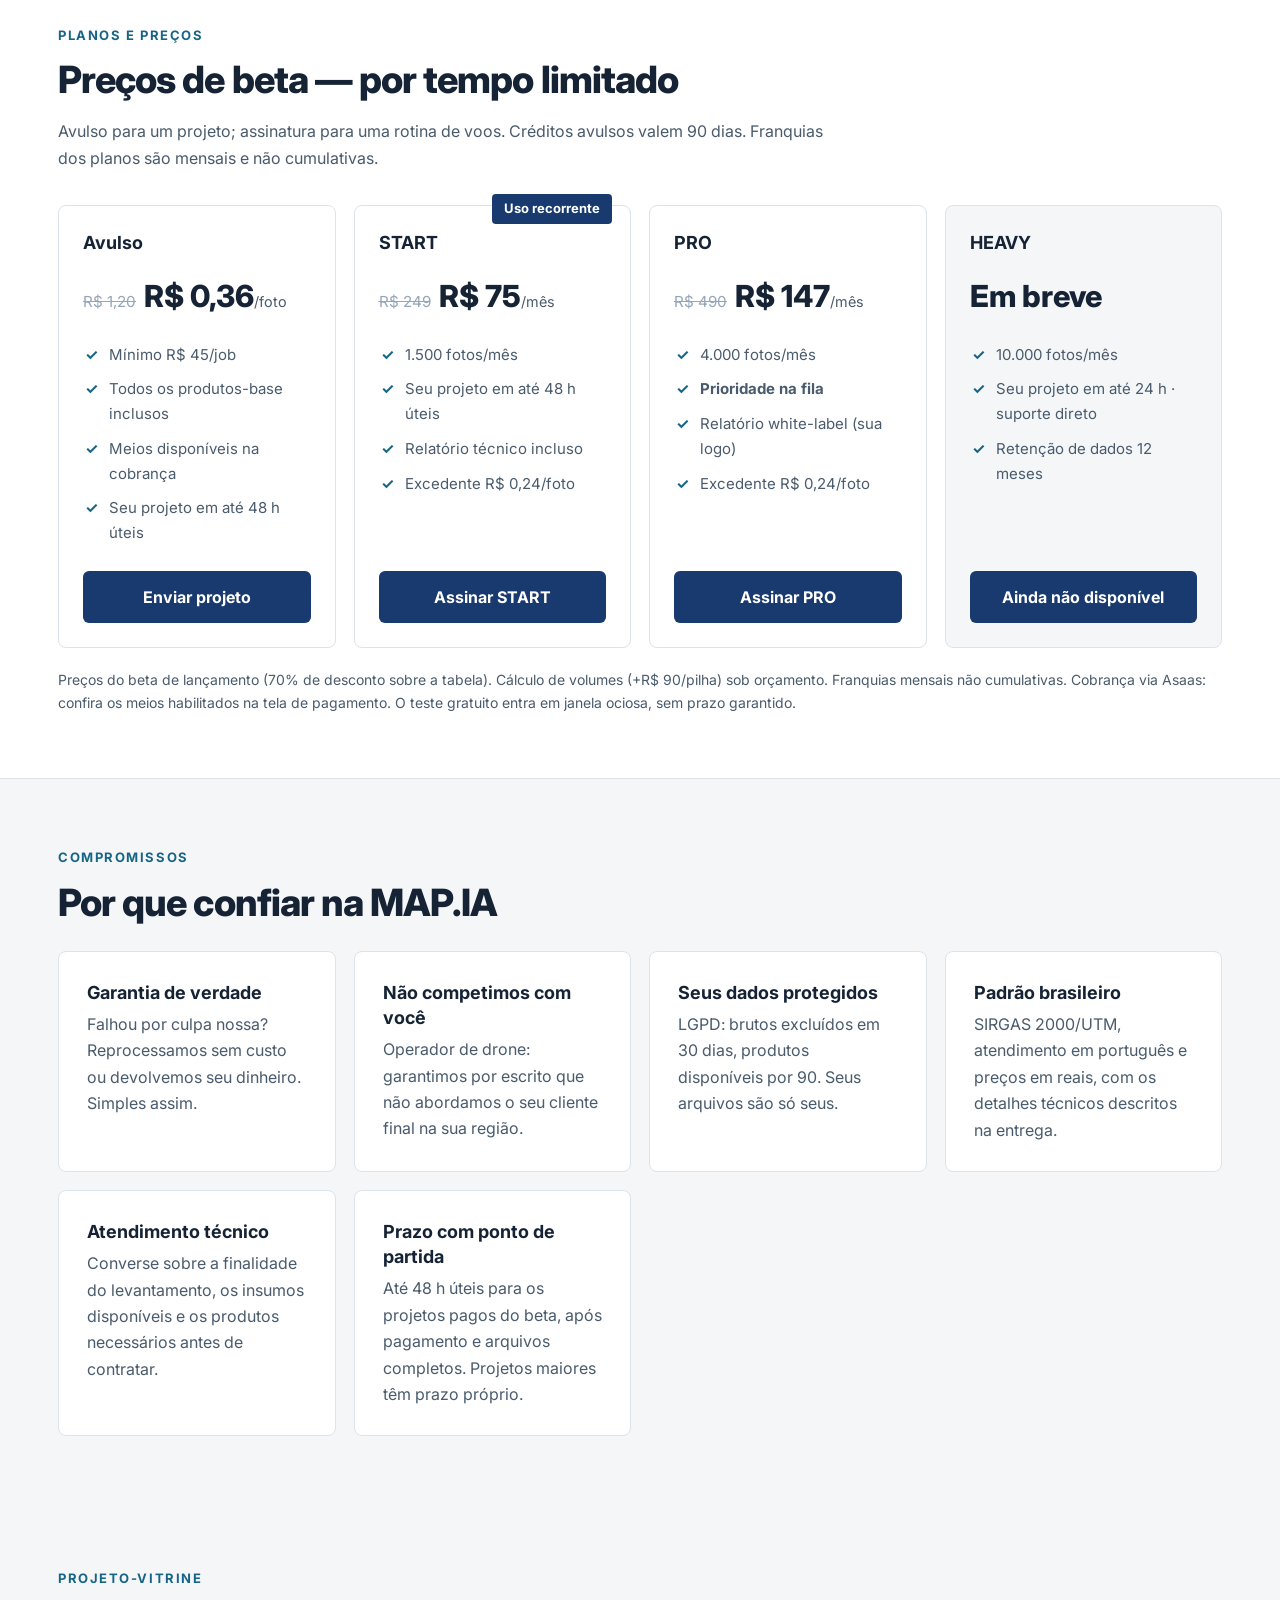
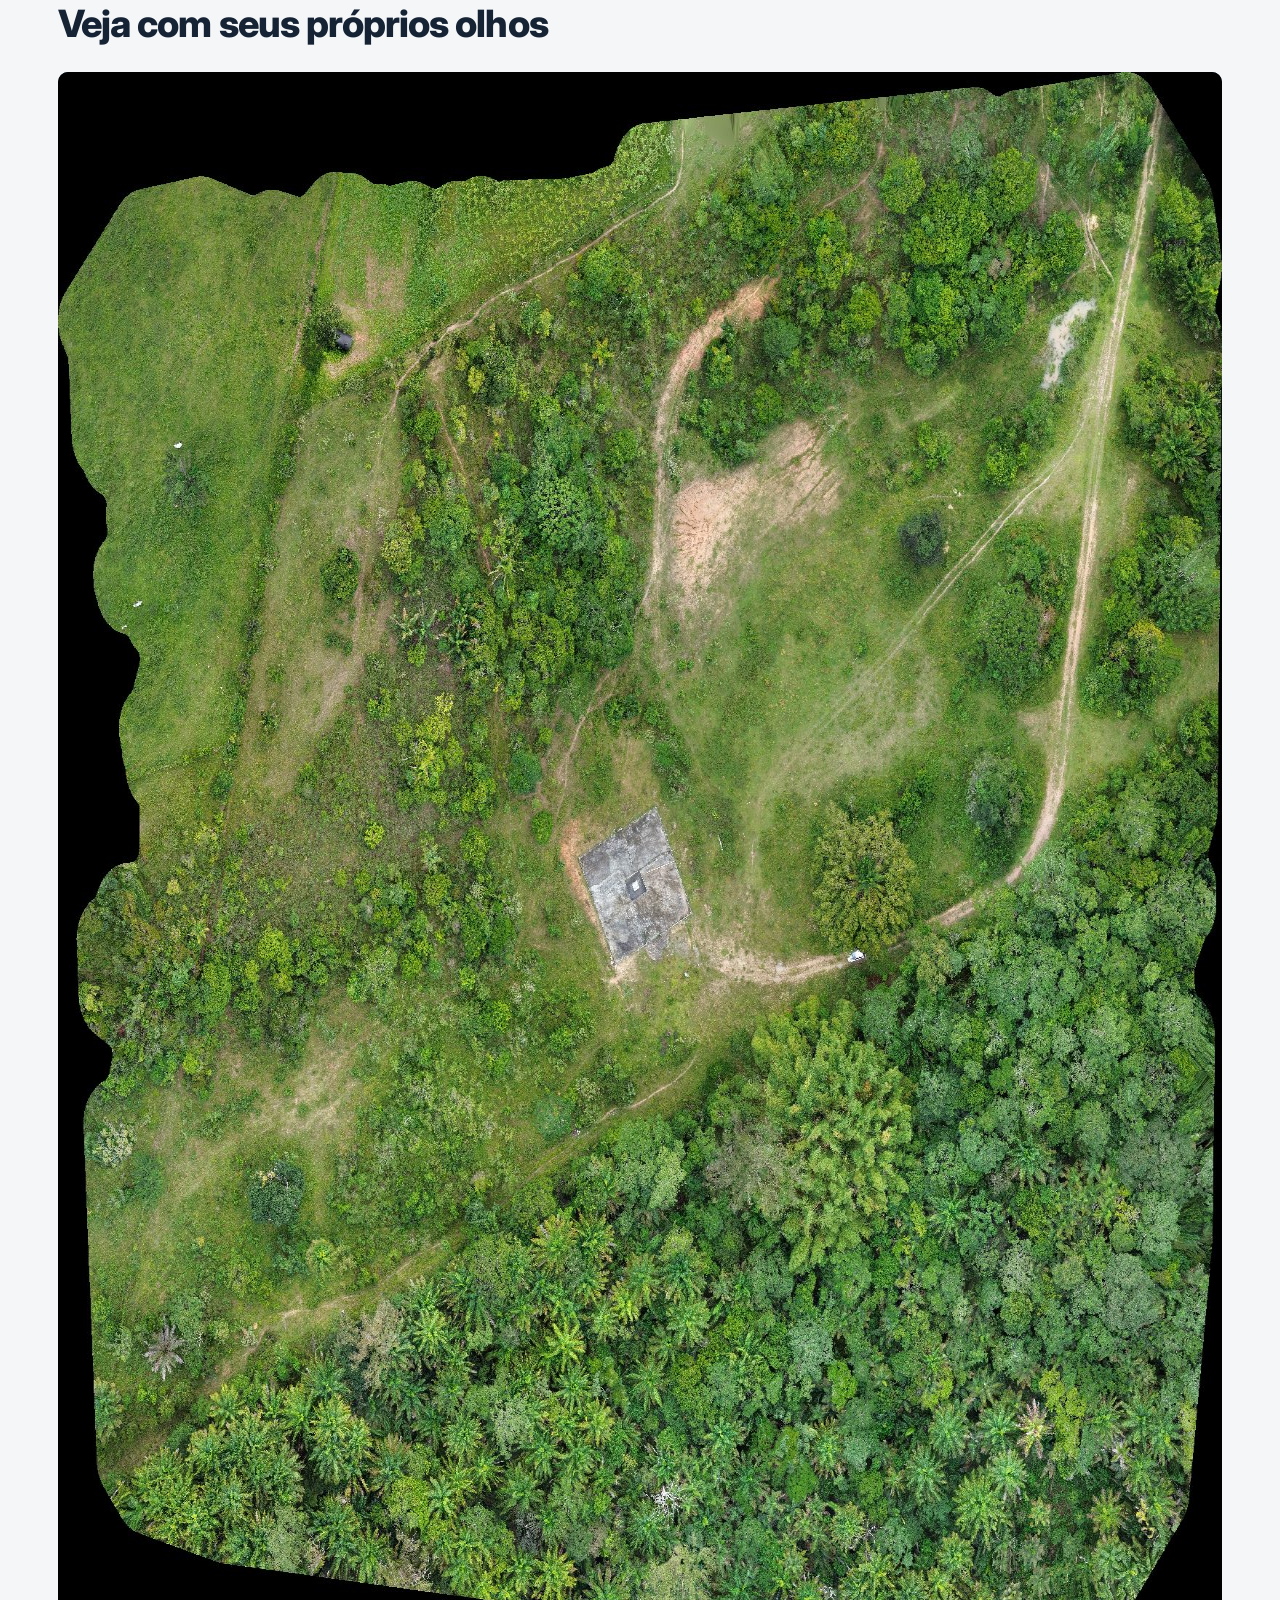
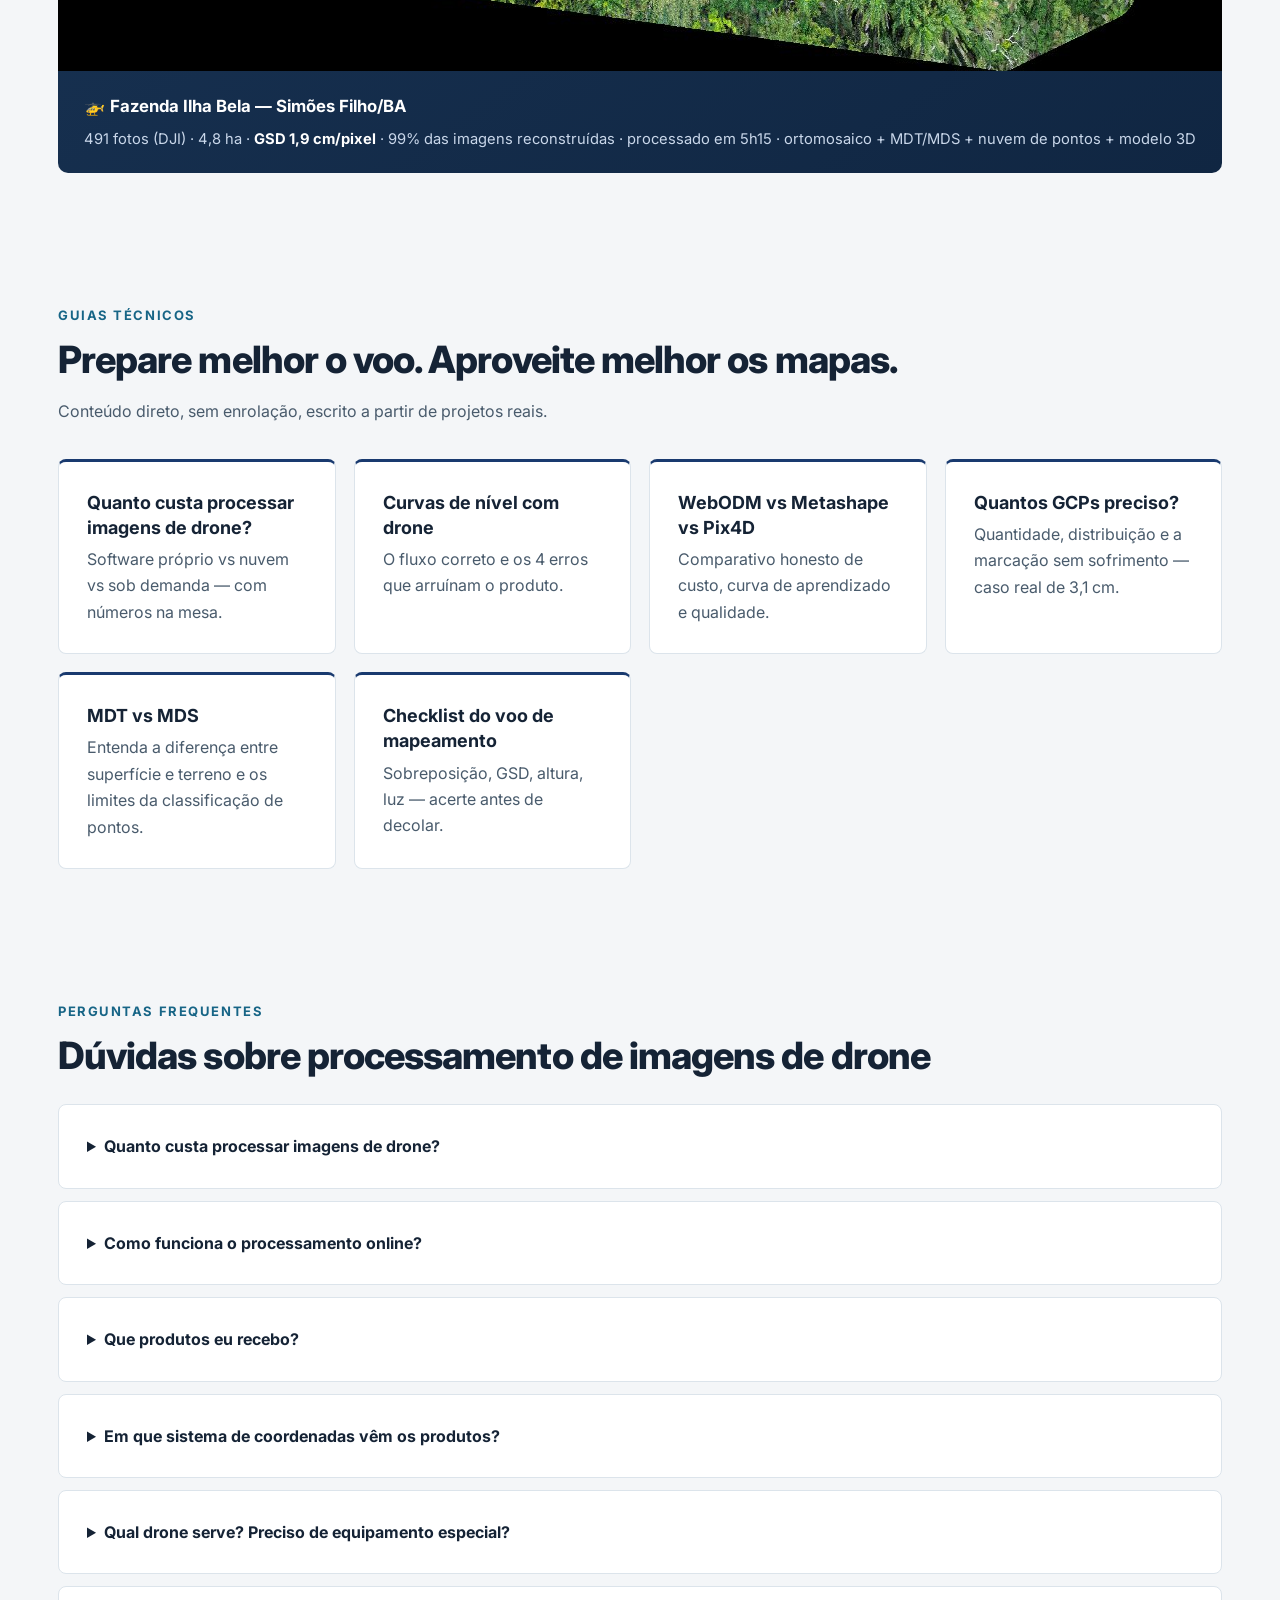
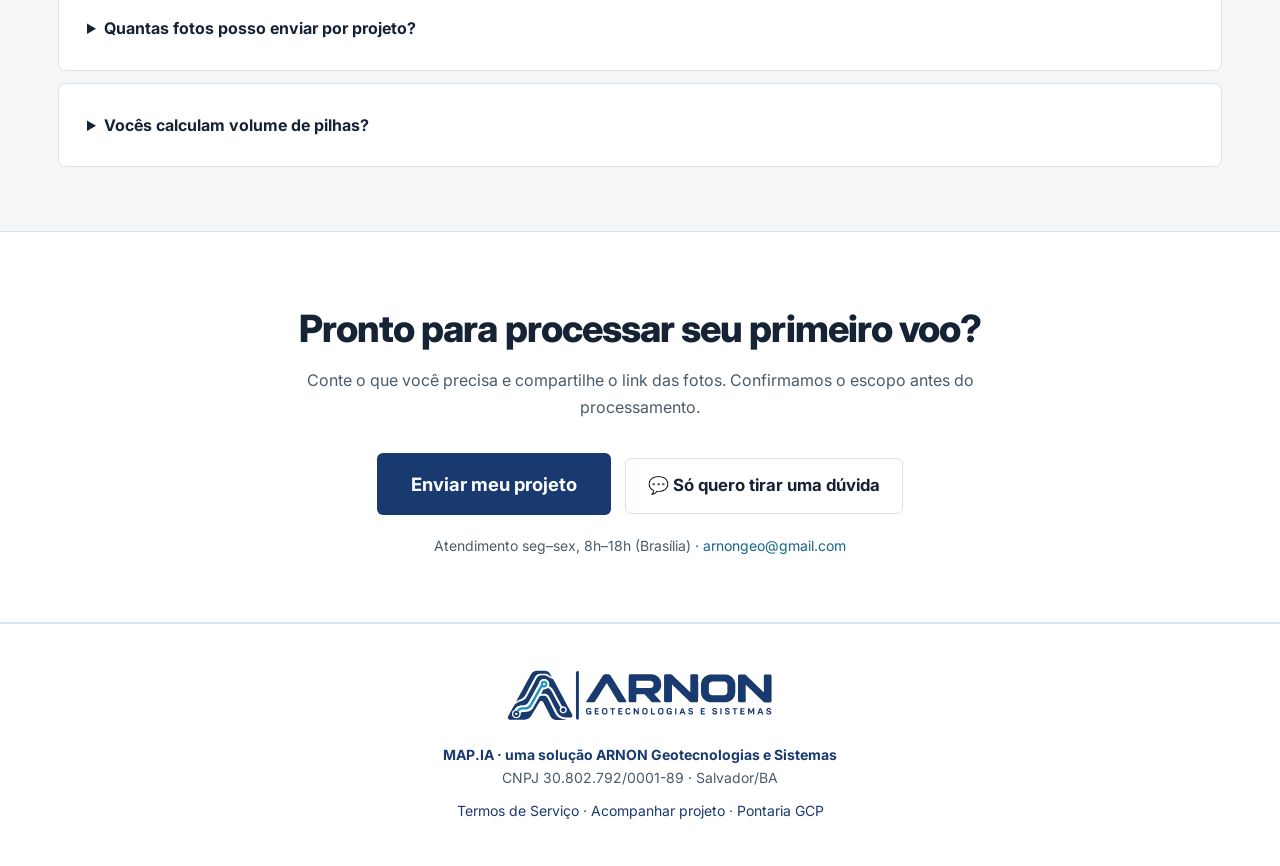
==== commit af248924: "Refina MAP.IA com endosso ARNON e jornada de envio clara Atualizacao visual ARNON e melhorias de for" ====
--- a/index.html
+++ b/index.html
@@ -4,27 +4,27 @@
 <meta charset="UTF-8">
 <meta name="viewport" content="width=device-width, initial-scale=1.0">
 <title>Processamento de Imagens de Drone — Ortomosaico, MDT e Curvas de Nível | MAP.IA</title>
-<meta name="description" content="Envie as fotos do seu drone e receba ortomosaico, MDT/MDS, curvas de nível, nuvem de pontos e modelo 3D em até 48h úteis, tudo em SIRGAS 2000. Preço em reais por foto, pagamento por Pix. Beta com 70% OFF e primeiro mapa grátis até 150 fotos.">
+<meta name="description" content="Processamento de imagens de drone com ortomosaico, MDT/MDS, curvas de nível e relatório. Envie seu projeto à MAP.IA, uma solução ARNON. Preços em reais e primeiro mapa grátis até 150 fotos, conforme condições do beta.">
 <meta name="keywords" content="processamento de imagens de drone, processamento de drone, ortomosaico, MDT, MDS, curvas de nível, nuvem de pontos, fotogrametria, mapeamento com drone, WebODM, SIRGAS 2000, topografia com drone, volumetria de pilhas">
 <link rel="canonical" href="https://processamento.tech/">
 <meta name="google-site-verification" content="n6epFS-3OyGTfF-EzZm0Xjc81sGS4o9916pzQQTHNzk">
 <meta property="og:type" content="website">
-<meta property="og:site_name" content="MAP.IA by AeroClick">
+<meta property="og:site_name" content="MAP.IA — ARNON Geotecnologias e Sistemas">
 <meta property="og:title" content="Processamento de Imagens de Drone — você voa, a gente processa">
-<meta property="og:description" content="Ortomosaico, MDT/MDS, curvas de nível, nuvem de pontos e 3D em até 48h úteis, em SIRGAS 2000. Beta com 70% OFF e primeiro mapa grátis.">
+<meta property="og:description" content="Do seu voo aos arquivos para CAD e GIS. Processamento sob demanda, preços em reais e atendimento técnico. MAP.IA, uma solução ARNON.">
 <meta property="og:url" content="https://processamento.tech/">
 <meta property="og:image" content="https://processamento.tech/vitrine-ilhabela.jpg">
 <meta property="og:locale" content="pt_BR">
 <meta name="twitter:card" content="summary_large_image">
 <meta name="twitter:title" content="Processamento de Imagens de Drone — MAP.IA">
-<meta name="twitter:description" content="Ortomosaico, MDT, curvas de nível e 3D em até 48h. Beta 70% OFF.">
+<meta name="twitter:description" content="Ortomosaico, modelos de terreno e curvas de nível. MAP.IA, uma solução ARNON para processamento de imagens de drone.">
 <meta name="twitter:image" content="https://processamento.tech/vitrine-ilhabela.jpg">
 <script type="application/ld+json">
 {
   "@context": "https://schema.org",
   "@type": "LocalBusiness",
-  "name": "MAP.IA by AeroClick",
-  "description": "Serviço online de processamento de imagens de drone: ortomosaico, MDT/MDS, curvas de nível, nuvem de pontos, modelo 3D e cálculo de volumes, com entrega em até 48h úteis em SIRGAS 2000.",
+  "name": "MAP.IA — ARNON Geotecnologias e Sistemas",
+  "description": "Serviço de processamento de imagens de drone: ortomosaico, MDT/MDS, curvas de nível, nuvem de pontos, modelo 3D e cálculo de volumes. MAP.IA é uma solução ARNON Geotecnologias e Sistemas. Escopo e prazo são confirmados conforme os arquivos e a finalidade.",
   "url": "https://processamento.tech/",
   "image": "https://processamento.tech/vitrine-ilhabela.jpg",
   "telephone": "+5575992224009",
@@ -129,38 +129,49 @@
 footer strong{color:#fff}
 .beta-note{font-size:.8rem;color:#8FA6C6;margin-top:8px}
 </style>
+<link rel="stylesheet" href="mapia-arnon.css">
 </head>
-<body>
+<body class="mapia-home">
+<a class="skip-link" href="#conteudo">Pular para o conteúdo</a>
 
 <header>
   <div class="wrap nav">
-    <div class="logo">
+    <a class="logo" href="index.html" aria-label="MAP.IA, página inicial">
       <svg width="38" height="38" viewBox="0 0 64 64"><rect width="64" height="64" rx="14" fill="#0E2240"/><path d="M14 44c6-2 10-10 18-10s12 8 18 10" stroke="#35B6FF" stroke-width="3" fill="none" stroke-linecap="round"/><path d="M14 34c6-2 10-10 18-10s12 8 18 10" stroke="#35B6FF" stroke-width="2" opacity=".55" fill="none" stroke-linecap="round"/><circle cx="32" cy="20" r="5" fill="#35B6FF"/></svg>
-      <div>MAP<span class="ia">.IA</span><small>by Aeroclick · processamento.tech</small></div>
-    </div>
-    <nav class="menu">
+      <div>MAP<span class="ia">.IA</span><small>Uma solução ARNON</small></div>
+    </a>
+    <nav class="menu" aria-label="Navegação principal">
       <a href="#como">Como funciona</a>
       <a href="#produtos">Produtos</a>
       <a href="#calculadora">Calculadora</a>
       <a href="#planos">Planos</a>
       <a href="#guias">Guias</a>
-      <a href="pontaria.html">Pontaria GCP <small style="color:#FFB93D">grátis</small></a>
-      <a href="termos.html">Termos</a>
+      <a href="pontaria.html">Pontaria GCP</a>
+      <a data-cta href="https://wa.me/5575992224009">Falar agora</a>
     </nav>
-    <a class="btn btn-wa" data-cta href="#contato" style="padding:10px 18px;font-size:.92rem">Falar agora</a>
+    <a class="btn btn-wa" href="enviar.html">Enviar projeto</a>
+    <details class="mobile-nav"><summary>Menu</summary><nav aria-label="Navegação no celular"><a href="#como">Como funciona</a><a href="#produtos">Produtos</a><a href="#calculadora">Calcular preço</a><a href="#planos">Planos</a><a href="#guias">Guias técnicos</a><a href="pontaria.html">Pontaria GCP grátis</a><a href="status.html">Acompanhar projeto</a><a href="enviar.html">Enviar projeto</a><a data-cta href="https://wa.me/5575992224009">Falar agora</a></nav></details>
   </div>
 </header>
 
+<main id="conteudo">
 <div class="hero">
-  <div class="wrap">
-    <span class="badge">🚀 BETA DE LANÇAMENTO — 70% OFF em tudo</span>
-    <h1>Processamento de levantamentos de drone em até 48 h — <em>você voa, a gente processa.</em></h1>
-    <p class="sub">Ortomosaico, MDT/MDS, curvas de nível, nuvem de pontos, 3D e volumes — sem precisar de um PC de R$ 15 mil. Preço em reais, pagamento por Pix e <strong>entrega com relatório técnico completo</strong>.</p>
+  <div class="wrap hero-grid">
+   <div>
+    <span class="badge">Fotogrametria sob demanda · processamento.tech</span>
+    <h1>Você faz o voo.<em>A MAP.IA transforma as fotos em mapas.</em></h1>
+    <p class="sub">Processamento de imagens de drone com ortomosaico, modelos de terreno, curvas de nível e arquivos para CAD e GIS. <strong>Com relatório do processamento e atendimento em português.</strong></p>
     <div class="cta-row">
-      <a class="btn btn-wa" href="enviar.html">📤 Enviar meu projeto</a>
+      <a class="btn btn-wa" href="enviar.html">Enviar meu projeto</a>
       <a class="btn btn-ghost" href="#calculadora">Calcular meu preço</a>
     </div>
-    <p class="mini">Primeiro mapa <strong>GRÁTIS</strong> até 150 fotos · até 500 fotos por envio · seu projeto em até 48 h úteis · Salvador/BA</p>
+    <p class="mini">Primeiro mapa grátis até 150 fotos, em janela ociosa.<br>Projetos pagos: até 48 h úteis após pagamento e arquivos completos. Até 500 fotos por envio no beta.</p>
+   </div>
+   <figure class="hero-figure">
+    <div class="figure-label"><span>Ortomosaico · projeto-vitrine</span><span>MAP.IA</span></div>
+    <img src="vitrine-ilhabela.jpg" width="1600" height="1599" alt="Ortomosaico real da Fazenda Ilha Bela, com vegetação, caminhos e edificações" fetchpriority="high">
+    <figcaption><div><strong>Fazenda Ilha Bela, BA</strong>491 fotos · GSD 1,9 cm/pixel<br>Exemplo de entrega, não garantia de precisão.</div><a href="#vitrine">Ver o projeto</a></figcaption>
+   </figure>
   </div>
 </div>
 
@@ -170,8 +181,8 @@
     <h2>Feito para quem voa — não para quem monta servidor</h2>
     <p class="lead">Pilotos de drone e empresas de topografia, agro, mineração, meio ambiente e obras que precisam de produtos cartográficos profissionais sem investir em máquina de fotogrametria.</p>
     <div class="grid g3">
-      <div class="card"><span class="ico">🛩️</span><h3>Operador de drone</h3><p>Processar 500 fotos exige GPU e RAM que custam caro. Você voa e entrega mais; a gente processa. E prometemos por escrito: <strong>não disputamos o seu cliente final</strong>.</p></div>
-      <div class="card"><span class="ico">📐</span><h3>Topografia e obras</h3><p>MDT, curvas de nível e ortomosaico em SIRGAS 2000/UTM, prontos para o seu CAD/GIS. Com GCPs, precisão centimétrica documentada.</p></div>
+      <div class="card"><span class="ico">🛩️</span><h3>Operador de drone</h3><p>Terceirize o processamento e mantenha o relacionamento com seu cliente. A política de não competição está nos nossos <a href="termos.html">Termos de Serviço</a>.</p></div>
+      <div class="card"><span class="ico">📐</span><h3>Topografia e obras</h3><p>MDT, curvas de nível e ortomosaico em SIRGAS 2000/UTM para seu CAD/GIS, com referencial e métricas descritos no relatório do projeto.</p></div>
       <div class="card"><span class="ico">🌱</span><h3>Agro, mineração e ambiental</h3><p>Acompanhamento de lavoura, cálculo de volume de pilhas e figuras para estudos ambientais — com especialista de verdade no atendimento.</p></div>
     </div>
   </div>
@@ -188,7 +199,7 @@
       <div class="card"><span class="ico">☁️</span><h3>Nuvem de pontos</h3><p>LAS/LAZ densa e classificável.</p></div>
       <div class="card"><span class="ico">🧊</span><h3>Modelo 3D texturizado</h3><p>OBJ/GLB para apresentações e as-built.</p></div>
       <div class="card"><span class="ico">📦</span><h3><a href="volumetria.html">Cálculo de volumes</a></h3><p>Pilhas e cavas com relatório de cubagem. <a href="volumetria.html">Saiba como funciona →</a></p></div>
-      <div class="card" style="border-color:var(--sky);box-shadow:0 0 0 1px var(--sky)"><span class="ico">🖥️</span><h3>Visualizador no navegador</h3><p><strong>Exclusivo MAP.IA:</strong> navegue no seu mapa direto do navegador, sem instalar nada — e acompanhe o status do seu projeto online.</p></div>
+      <div class="card"><span class="ico">🖥️</span><h3>Visualizador no navegador</h3><p>Explore o mapa no visualizador da entrega. Já enviou um projeto? <a href="status.html">Consulte o andamento com seu código</a>.</p></div>
     </div>
   </div>
 </section>
@@ -196,11 +207,11 @@
 <section id="como">
   <div class="wrap">
     <span class="kicker">Como funciona</span>
-    <h2>Três passos, zero complicação</h2>
+    <h2>Do seu voo à entrega, em três etapas</h2>
     <div class="grid g3 steps" style="margin-top:30px">
-      <div class="card step"><h3>Envie suas fotos</h3><p>Mande o link do seu voo (Drive/WeTransfer) pelo WhatsApp com as informações básicas do projeto.</p></div>
-      <div class="card step"><h3>Confirmamos preço e prazo</h3><p>Validamos seus dados (GPS, overlap, GCPs), enviamos o orçamento e o Pix. Sem surpresa: o preço é tabelado.</p></div>
-      <div class="card step"><h3>Receba os produtos</h3><p>Em até 48 h úteis você recebe o link com todos os arquivos + relatório técnico do processamento.</p></div>
+      <div class="card step"><h3>Conte sobre seu voo</h3><p>Preencha o formulário com o link das fotos e a finalidade do projeto. Ele prepara a mensagem; você confirma o envio no WhatsApp.</p></div>
+      <div class="card step"><h3>Confira o orçamento</h3><p>Verificamos os arquivos, o escopo e o prazo. Projetos pagos entram em processamento após a confirmação do pagamento, pelos meios disponíveis na cobrança.</p></div>
+      <div class="card step"><h3>Receba seus arquivos</h3><p>Após processamento e conferência, você recebe o acesso aos produtos e ao relatório. O prazo contratado conta com pagamento confirmado e arquivos completos.</p></div>
     </div>
   </div>
 </section>
@@ -209,11 +220,12 @@
   <div class="wrap">
     <span class="kicker">Calculadora</span>
     <h2>Quanto custa o seu projeto?</h2>
-    <p class="lead">Arraste para o número de fotos do seu voo. Sem pegadinha: é o preço final.</p>
+    <p class="lead">Veja o valor do processamento-base no beta. Volumetria e serviços adicionais são orçados separadamente, antes da contratação.</p>
     <div class="calc">
       <div>
         <label for="fotos">Número de fotos: <span class="n" id="nfotos">300</span></label>
-        <input type="range" id="fotos" min="50" max="500" step="10" value="300">
+        <input type="range" id="fotos" min="1" max="500" step="1" value="300">
+        <label class="exact-count" for="fotos-exatas">Ou digite a quantidade <input type="number" id="fotos-exatas" min="1" max="500" step="1" value="300" inputmode="numeric"></label>
         <p style="margin-top:18px;font-size:.9rem;color:#C9D7EA">✅ Até 150 fotos: seu <strong>primeiro mapa é grátis</strong>.<br>📦 Acima de 500 fotos: <a href="#contato" style="color:var(--sky)">fale com a gente</a> — processamos áreas grandes sob demanda.</p>
       </div>
       <div class="price-box">
@@ -231,7 +243,7 @@
   <div class="wrap">
     <span class="kicker">Planos e preços</span>
     <h2>Preços de beta — por tempo limitado</h2>
-    <p class="lead">Avulso para quem usa de vez em quando; assinatura para quem voa toda semana. Créditos valem 90 dias.</p>
+    <p class="lead">Avulso para um projeto; assinatura para uma rotina de voos. Créditos avulsos valem 90 dias. Franquias dos planos são mensais e não cumulativas.</p>
     <div class="grid plans">
       <div class="card plan">
         <h3>Avulso</h3>
@@ -239,13 +251,13 @@
         <ul>
           <li>Mínimo <span data-min-job>R$ 45</span>/job</li>
           <li>Todos os produtos-base inclusos</li>
-          <li>Pagamento por Pix</li>
+          <li>Meios disponíveis na cobrança</li>
           <li>Seu projeto em até 48 h úteis</li>
         </ul>
         <a class="btn" href="enviar.html?plano=AVULSO">Enviar projeto</a>
       </div>
       <div class="card plan">
-        <span class="tag">Mais popular</span>
+        <span class="tag">Uso recorrente</span>
         <h3>START</h3>
         <div class="preco"><span class="old">R$ 249</span><span class="now" data-preco-start>R$ 75</span><span class="mes">/mês</span></div>
         <ul>
@@ -275,10 +287,10 @@
           <li>Seu projeto em até 24 h · suporte direto</li>
           <li>Retenção de dados 12 meses</li>
         </ul>
-        <a class="btn" href="#contato" style="pointer-events:none">Lista de espera</a>
-      </div>
-    </div>
-    <p class="beta-note">Preços do beta de lançamento (70% de desconto sobre a tabela). Cálculo de volumes (+R$ 90/pilha) sob orçamento. Franquias mensais não cumulativas. Pagamento seguro via Asaas (boleto/cartão · Pix em breve).</p>
+        <span class="btn" aria-disabled="true">Ainda não disponível</span>
+      </div>
+    </div>
+    <p class="beta-note">Preços do beta de lançamento (70% de desconto sobre a tabela). Cálculo de volumes (+R$ 90/pilha) sob orçamento. Franquias mensais não cumulativas. Cobrança via Asaas: confira os meios habilitados na tela de pagamento. O teste gratuito entra em janela ociosa, sem prazo garantido.</p>
   </div>
 </section>
 
@@ -290,9 +302,9 @@
       <div class="card"><span class="ico">🛡️</span><h3>Garantia de verdade</h3><p>Falhou por culpa nossa? Reprocessamos sem custo ou devolvemos seu dinheiro. Simples assim.</p></div>
       <div class="card"><span class="ico">🤝</span><h3>Não competimos com você</h3><p>Operador de drone: garantimos por escrito que não abordamos o seu cliente final na sua região.</p></div>
       <div class="card"><span class="ico">🔒</span><h3>Seus dados protegidos</h3><p>LGPD: brutos excluídos em 30 dias, produtos disponíveis por 90. Seus arquivos são só seus.</p></div>
-      <div class="card"><span class="ico">🇧🇷</span><h3>Padrão brasileiro</h3><p>SIRGAS 2000/UTM, atendimento em português por especialista, preço em reais com Pix.</p></div>
-      <div class="card"><span class="ico">👨‍🔬</span><h3>Especialista de verdade</h3><p>Atendimento com Técnico em Geologia registrado — não é chatbot de plataforma gringa.</p></div>
-      <div class="card"><span class="ico">⏱️</span><h3>Seu projeto em até 48 h</h3><p>Prazo honesto em horas úteis — e você sempre sabe a posição do seu job na fila.</p></div>
+      <div class="card"><span class="ico">🇧🇷</span><h3>Padrão brasileiro</h3><p>SIRGAS 2000/UTM, atendimento em português e preços em reais, com os detalhes técnicos descritos na entrega.</p></div>
+      <div class="card"><span class="ico">👨‍🔬</span><h3>Atendimento técnico</h3><p>Converse sobre a finalidade do levantamento, os insumos disponíveis e os produtos necessários antes de contratar.</p></div>
+      <div class="card"><span class="ico">⏱️</span><h3>Prazo com ponto de partida</h3><p>Até 48 h úteis para os projetos pagos do beta, após pagamento e arquivos completos. Projetos maiores têm prazo próprio.</p></div>
     </div>
   </div>
 </section>
@@ -302,7 +314,7 @@
     <span class="kicker">Projeto-vitrine</span>
     <h2>Veja com seus próprios olhos</h2>
     <div class="vitrine-box" style="margin-top:26px;padding:0;overflow:hidden">
-      <img src="vitrine-ilhabela.jpg" alt="Ortomosaico da Fazenda Ilha Bela, Simões Filho/BA, processado pela MAP.IA" style="width:100%;display:block">
+      <img src="vitrine-ilhabela.jpg" width="1600" height="1599" loading="lazy" alt="Ortomosaico da Fazenda Ilha Bela, Simões Filho/BA, processado pela MAP.IA" style="width:100%;display:block">
       <div style="padding:22px 26px;text-align:left">
         <p style="font-size:1.05rem">🚁 <strong style="color:#fff">Fazenda Ilha Bela — Simões Filho/BA</strong></p>
         <p style="margin-top:6px;font-size:.92rem">491 fotos (DJI) · 4,8 ha · <strong style="color:#fff">GSD 1,9 cm/pixel</strong> · 99% das imagens reconstruídas · processado em 5h15 · ortomosaico + MDT/MDS + nuvem de pontos + modelo 3D</p>
@@ -314,14 +326,14 @@
 <section id="guias">
   <div class="wrap">
     <span class="kicker">Guias técnicos</span>
-    <h2>Aprenda com quem processa todos os dias</h2>
+    <h2>Prepare melhor o voo. Aproveite melhor os mapas.</h2>
     <p class="lead">Conteúdo direto, sem enrolação, escrito a partir de projetos reais.</p>
     <div class="grid g3">
       <div class="card"><span class="ico">💰</span><h3><a href="quanto-custa-processamento-drone.html">Quanto custa processar imagens de drone?</a></h3><p>Software próprio vs nuvem vs sob demanda — com números na mesa.</p></div>
       <div class="card"><span class="ico">🗺️</span><h3><a href="curvas-de-nivel-drone.html">Curvas de nível com drone</a></h3><p>O fluxo correto e os 4 erros que arruínam o produto.</p></div>
       <div class="card"><span class="ico">⚖️</span><h3><a href="webodm-metashape-pix4d.html">WebODM vs Metashape vs Pix4D</a></h3><p>Comparativo honesto de custo, curva de aprendizado e qualidade.</p></div>
       <div class="card"><span class="ico">🎯</span><h3><a href="quantos-gcp-drone.html">Quantos GCPs preciso?</a></h3><p>Quantidade, distribuição e a marcação sem sofrimento — caso real de 3,1 cm.</p></div>
-      <div class="card"><span class="ico">⛰️</span><h3><a href="mdt-mds.html">MDT vs MDS</a></h3><p>Por que curvas sobre árvores arruínam projetos — e como a IA limpa o terreno.</p></div>
+      <div class="card"><span class="ico">⛰️</span><h3><a href="mdt-mds.html">MDT vs MDS</a></h3><p>Entenda a diferença entre superfície e terreno e os limites da classificação de pontos.</p></div>
       <div class="card"><span class="ico">🛩️</span><h3><a href="voo-fotogrametria.html">Checklist do voo de mapeamento</a></h3><p>Sobreposição, GSD, altura, luz — acerte antes de decolar.</p></div>
     </div>
   </div>
@@ -333,11 +345,11 @@
     <h2>Dúvidas sobre processamento de imagens de drone</h2>
     <div style="margin-top:26px;display:grid;gap:12px">
       <details class="card" style="cursor:pointer"><summary style="font-weight:700">Quanto custa processar imagens de drone?</summary><p style="margin-top:10px">No beta da MAP.IA: R$ 0,36 por foto (mínimo R$ 45 por projeto) — 70% de desconto sobre a tabela. Um voo típico de 300 fotos sai por R$ 108 com ortomosaico, MDT/MDS, curvas de nível, nuvem de pontos e modelo 3D inclusos. E o primeiro mapa (até 150 fotos) é grátis.</p></details>
-      <details class="card" style="cursor:pointer"><summary style="font-weight:700">Como funciona o processamento online?</summary><p style="margin-top:10px">Você envia o link das fotos (Google Drive, Dropbox, WeTransfer ou OneDrive) pelo formulário, recebe a cobrança por e-mail e, com o pagamento confirmado, o processamento roda automaticamente. Os produtos chegam por e-mail em até 48h úteis — nosso último projeto real foi entregue em 7 horas.</p></details>
-      <details class="card" style="cursor:pointer"><summary style="font-weight:700">Que produtos eu recebo?</summary><p style="margin-top:10px">Ortomosaico georreferenciado (GeoTIFF), MDT e MDS (o terreno é filtrado por IA — árvores, carros e construções são removidos do MDT), curvas de nível suavizadas em DXF e SHP, nuvem de pontos (LAZ), modelo 3D texturizado, relatório técnico e um visualizador que abre o mapa no navegador, sem instalar nada.</p></details>
-      <details class="card" style="cursor:pointer"><summary style="font-weight:700">Em que sistema de coordenadas vêm os produtos?</summary><p style="margin-top:10px">SIRGAS 2000 / UTM — o padrão oficial brasileiro — com a zona detectada automaticamente e cotas ortométricas (nível do mar). Os arquivos abrem direto no AutoCAD, QGIS, ArcGIS e Metashape.</p></details>
-      <details class="card" style="cursor:pointer"><summary style="font-weight:700">Qual drone serve? Preciso de equipamento especial?</summary><p style="margin-top:10px">Qualquer drone que grave GPS nas fotos (toda a linha DJI, incluindo Mini 3/4). Recomendamos voo com sobreposição de 75% frontal e 65% lateral — <a href="voo-fotogrametria.html">veja o checklist completo do voo perfeito</a>. Não precisa de RTK nem de pontos de controle — e se tiver GCPs, a precisão fica ainda melhor.</p></details>
-      <details class="card" style="cursor:pointer"><summary style="font-weight:700">Quantas fotos posso enviar por projeto?</summary><p style="margin-top:10px">Até 500 fotos por envio no beta (cerca de 60–80 hectares a 100 m de altura). Áreas maiores? Fale com a gente — dividimos o projeto sem custo extra.</p></details>
+      <details class="card" style="cursor:pointer"><summary style="font-weight:700">Como funciona o processamento online?</summary><p style="margin-top:10px">O formulário prepara uma mensagem com o link das fotos para você enviar no WhatsApp. Confirmamos os arquivos, o escopo e o orçamento no atendimento. Depois do cadastro do projeto e do pagamento, seguimos com processamento e conferência técnica. Projetos pagos de até 500 fotos têm prazo de até 48 h úteis após pagamento e arquivos completos. O primeiro mapa grátis, de até 150 fotos, entra em janela ociosa, sem prazo garantido.</p></details>
+      <details class="card" style="cursor:pointer"><summary style="font-weight:700">Que produtos eu recebo?</summary><p style="margin-top:10px">O pacote-base contempla ortomosaico GeoTIFF, MDT/MDS, curvas de nível em DXF e SHP, nuvem de pontos LAZ, modelo 3D, relatório do processamento e visualizador no navegador. A viabilidade depende dos insumos e da finalidade. Classificação automática não recupera terreno que não aparece nas fotos, como áreas sob vegetação densa; essas limitações precisam constar na entrega.</p></details>
+      <details class="card" style="cursor:pointer"><summary style="font-weight:700">Em que sistema de coordenadas vêm os produtos?</summary><p style="margin-top:10px">O padrão é SIRGAS 2000 / UTM. Zona, referência vertical, eventuais transformações e limitações devem estar identificadas no relatório. Compatibilidade com CAD e GIS depende do formato de cada produto.</p></details>
+      <details class="card" style="cursor:pointer"><summary style="font-weight:700">Qual drone serve? Preciso de equipamento especial?</summary><p style="margin-top:10px">Avaliamos fotos de drones com geolocalização, nitidez e sobreposição adequadas. O uso de RTK, GCPs e pontos independentes de verificação depende da precisão exigida e da finalidade: não prometemos precisão centimétrica apenas pelo GSD da imagem. Consulte o <a href="voo-fotogrametria.html">checklist de voo</a> e descreva sua necessidade no atendimento.</p></details>
+      <details class="card" style="cursor:pointer"><summary style="font-weight:700">Quantas fotos posso enviar por projeto?</summary><p style="margin-top:10px">O beta atende até 500 fotos por projeto. Quantidades maiores são avaliadas sob demanda, com escopo, valor e prazo confirmados antes da contratação. A área coberta depende do voo e não pode ser definida apenas pelo número de fotos.</p></details>
       <details class="card" style="cursor:pointer"><summary style="font-weight:700">Vocês calculam volume de pilhas?</summary><p style="margin-top:10px">Sim — volumetria de pilhas e cavas (corte, aterro e volume líquido em m³) por R$ 90 por pilha, ideal para mineração, terraplenagem e estoques. Perfeito para acompanhamento mensal.</p></details>
     </div>
   </div>
@@ -347,13 +359,62 @@
   "@context": "https://schema.org",
   "@type": "FAQPage",
   "mainEntity": [
-    {"@type": "Question", "name": "Quanto custa processar imagens de drone?", "acceptedAnswer": {"@type": "Answer", "text": "No beta da MAP.IA: R$ 0,36 por foto (mínimo R$ 45 por projeto). Um voo de 300 fotos sai por R$ 108 com ortomosaico, MDT/MDS, curvas de nível, nuvem de pontos e modelo 3D. O primeiro mapa (até 150 fotos) é grátis."}},
-    {"@type": "Question", "name": "Como funciona o processamento online?", "acceptedAnswer": {"@type": "Answer", "text": "Você envia o link das fotos (Google Drive, Dropbox, WeTransfer ou OneDrive), recebe a cobrança por e-mail e, com o pagamento confirmado, o processamento roda automaticamente. Entrega por e-mail em até 48h úteis."}},
-    {"@type": "Question", "name": "Que produtos eu recebo?", "acceptedAnswer": {"@type": "Answer", "text": "Ortomosaico GeoTIFF, MDT e MDS filtrados por IA, curvas de nível em DXF e SHP, nuvem de pontos LAZ, modelo 3D, relatório técnico e visualizador no navegador."}},
-    {"@type": "Question", "name": "Em que sistema de coordenadas vêm os produtos?", "acceptedAnswer": {"@type": "Answer", "text": "SIRGAS 2000 / UTM com zona automática e cotas ortométricas — compatível com AutoCAD, QGIS, ArcGIS e Metashape."}},
-    {"@type": "Question", "name": "Qual drone serve?", "acceptedAnswer": {"@type": "Answer", "text": "Qualquer drone que grave GPS nas fotos, incluindo DJI Mini. Sobreposição recomendada: 75% frontal e 65% lateral. GCPs são opcionais."}},
-    {"@type": "Question", "name": "Quantas fotos posso enviar por projeto?", "acceptedAnswer": {"@type": "Answer", "text": "Até 500 fotos por envio no beta (60–80 ha a 100 m). Áreas maiores são divididas sem custo extra."}},
-    {"@type": "Question", "name": "Vocês calculam volume de pilhas?", "acceptedAnswer": {"@type": "Answer", "text": "Sim, volumetria de pilhas e cavas (corte, aterro e volume líquido em m³) por R$ 90 por pilha."}}
+    {
+      "@type": "Question",
+      "name": "Quanto custa processar imagens de drone?",
+      "acceptedAnswer": {
+        "@type": "Answer",
+        "text": "No beta da MAP.IA: R$ 0,36 por foto (mínimo R$ 45 por projeto) — 70% de desconto sobre a tabela. Um voo típico de 300 fotos sai por R$ 108 com ortomosaico, MDT/MDS, curvas de nível, nuvem de pontos e modelo 3D inclusos. E o primeiro mapa (até 150 fotos) é grátis."
+      }
+    },
+    {
+      "@type": "Question",
+      "name": "Como funciona o processamento online?",
+      "acceptedAnswer": {
+        "@type": "Answer",
+        "text": "O formulário prepara uma mensagem com o link das fotos para você enviar no WhatsApp. Confirmamos os arquivos, o escopo e o orçamento no atendimento. Depois do cadastro do projeto e do pagamento, seguimos com processamento e conferência técnica. Projetos pagos de até 500 fotos têm prazo de até 48 h úteis após pagamento e arquivos completos. O primeiro mapa grátis, de até 150 fotos, entra em janela ociosa, sem prazo garantido."
+      }
+    },
+    {
+      "@type": "Question",
+      "name": "Que produtos eu recebo?",
+      "acceptedAnswer": {
+        "@type": "Answer",
+        "text": "O pacote-base contempla ortomosaico GeoTIFF, MDT/MDS, curvas de nível em DXF e SHP, nuvem de pontos LAZ, modelo 3D, relatório do processamento e visualizador no navegador. A viabilidade depende dos insumos e da finalidade. Classificação automática não recupera terreno que não aparece nas fotos, como áreas sob vegetação densa; essas limitações precisam constar na entrega."
+      }
+    },
+    {
+      "@type": "Question",
+      "name": "Em que sistema de coordenadas vêm os produtos?",
+      "acceptedAnswer": {
+        "@type": "Answer",
+        "text": "O padrão é SIRGAS 2000 / UTM. Zona, referência vertical, eventuais transformações e limitações devem estar identificadas no relatório. Compatibilidade com CAD e GIS depende do formato de cada produto."
+      }
+    },
+    {
+      "@type": "Question",
+      "name": "Qual drone serve? Preciso de equipamento especial?",
+      "acceptedAnswer": {
+        "@type": "Answer",
+        "text": "Avaliamos fotos de drones com geolocalização, nitidez e sobreposição adequadas. O uso de RTK, GCPs e pontos independentes de verificação depende da precisão exigida e da finalidade: não prometemos precisão centimétrica apenas pelo GSD da imagem. Consulte o checklist de voo e descreva sua necessidade no atendimento."
+      }
+    },
+    {
+      "@type": "Question",
+      "name": "Quantas fotos posso enviar por projeto?",
+      "acceptedAnswer": {
+        "@type": "Answer",
+        "text": "O beta atende até 500 fotos por projeto. Quantidades maiores são avaliadas sob demanda, com escopo, valor e prazo confirmados antes da contratação. A área coberta depende do voo e não pode ser definida apenas pelo número de fotos."
+      }
+    },
+    {
+      "@type": "Question",
+      "name": "Vocês calculam volume de pilhas?",
+      "acceptedAnswer": {
+        "@type": "Answer",
+        "text": "Sim — volumetria de pilhas e cavas (corte, aterro e volume líquido em m³) por R$ 90 por pilha, ideal para mineração, terraplenagem e estoques. Perfeito para acompanhamento mensal."
+      }
+    }
   ]
 }
 </script>
@@ -361,24 +422,26 @@
 <section id="contato" class="trust">
   <div class="wrap" style="text-align:center">
     <h2>Pronto para processar seu primeiro voo?</h2>
-    <p class="lead" style="margin:10px auto 28px">Primeiro mapa grátis até 150 fotos. Fale com a gente e receba o orçamento em minutos.</p>
-    <a class="btn btn-wa" href="enviar.html" style="font-size:1.15rem;padding:16px 34px">📤 Enviar meu projeto</a>
+    <p class="lead" style="margin:10px auto 28px">Conte o que você precisa e compartilhe o link das fotos. Confirmamos o escopo antes do processamento.</p>
+    <a class="btn btn-wa" href="enviar.html" style="font-size:1.15rem;padding:16px 34px">Enviar meu projeto</a>
     <a class="btn btn-ghost" data-cta href="#" style="font-size:1.05rem;color:var(--ink);border-color:var(--line)">💬 Só quero tirar uma dúvida</a>
     <p class="beta-note" style="margin-top:14px">Atendimento seg–sex, 8h–18h (Brasília) · <a href="mailto:arnongeo@gmail.com">arnongeo@gmail.com</a></p>
   </div>
 </section>
 
+</main>
 <footer>
   <div class="wrap" style="display:block;text-align:center;font-size:.78rem">
-    <div><strong>AeroClick</strong> · CNPJ 30.802.792/0001-89 · Salvador/BA</div>
-    <div style="margin-top:6px"><a href="termos.html" style="color:#C9D7EA">Termos de Serviço</a></div>
+    <img class="arnon-lockup" src="assets/arnon-horizontal.svg" alt="ARNON Geotecnologias e Sistemas" width="270" height="64" loading="lazy">
+    <div><strong>MAP.IA · uma solução ARNON Geotecnologias e Sistemas</strong><br>CNPJ 30.802.792/0001-89 · Salvador/BA</div>
+    <div style="margin-top:10px"><a href="termos.html">Termos de Serviço</a> · <a href="status.html">Acompanhar projeto</a> · <a href="pontaria.html">Pontaria GCP</a></div>
   </div>
 </footer>
 
 <script>
 /* ===== CONFIG ===== */
 var BETA_FACTOR = 0.30;           // 0.30 = beta a 30% da tabela (70% OFF). Trocar p/ 0.70 se decisão mudar.
-var WHATSAPP = "5575992224009";   // WhatsApp comercial Aeroclick (75) 9 9222-4009
+var WHATSAPP = "5575992224009";   // WhatsApp comercial ARNON Geotecnologias e Sistemas (75) 9 9222-4009
 var PRECO_FOTO = 1.20, MIN_JOB = 150, GRATIS_ATE = 150;
 
 /* CTAs: usa WhatsApp se o numero estiver configurado; senao cai no e-mail */
@@ -391,7 +454,7 @@
 
 /* Calculadora */
 var slider = document.getElementById("fotos");
-function br(v){ return "R$ " + v.toLocaleString("pt-BR", {maximumFractionDigits: 0}); }
+function br(v){ return "R$ " + v.toLocaleString("pt-BR", {minimumFractionDigits: 2, maximumFractionDigits: 2}); }
 function calc(){
   var n = parseInt(slider.value, 10);
   document.getElementById("nfotos").textContent = n;
@@ -404,7 +467,14 @@
     box.innerHTML = '<div class="old">' + br(cheio) + '</div><div class="now">' + br(beta) + '</div><div class="note">no beta (70% OFF) · inclui ortomosaico + MDT/MDS + curvas + nuvem de pontos</div>';
   }
 }
-slider.addEventListener("input", calc); calc();
+var exact = document.getElementById("fotos-exatas");
+slider.addEventListener("input", function(){ exact.value = slider.value; calc(); });
+exact.addEventListener("input", function(){
+  if (!exact.validity.valid || !exact.value) return;
+  slider.value = exact.value;
+  calc();
+});
+calc();
 
 /* Precos dos planos derivados da tabela cheia */
 function preco(el, cheio, dec){
--- a/mapia-arnon.css
+++ b/mapia-arnon.css
@@ -0,0 +1,11 @@
+/* MAP.IA / ARNON — camada visual; não altera preços, pagamentos ou processamento. */
+.mapia-home .exact-count{display:flex;flex-wrap:wrap;align-items:center;gap:12px;margin-top:16px}.mapia-home .exact-count input{width:100px;max-width:100%;padding:8px 10px;border:1px solid #A9B9CA;border-radius:6px;background:white;color:#152335}.mapia-form fieldset{border:0;min-width:0;margin:0;padding:0}.mapia-form legend{font-weight:600;padding:0;margin:16px 0 5px}.mapia-form details.optional{margin-top:20px;border:1px solid var(--line);border-radius:8px;padding:16px}.mapia-form details.optional summary{cursor:pointer;font-weight:600}.mapia-form .handoff a{color:#193A6F}
+@font-face{font-family:Inter;src:url('assets/inter-variable.ttf') format('truetype');font-weight:100 900;font-style:normal;font-display:swap}
+.mapia-home,.mapia-document,.mapia-form,.mapia-status{font-family:Inter,"Segoe UI",system-ui,Arial,sans-serif}
+:root{--arnon:#193A6F;--cyan:#1D93C0;--navy-950:#102642;--navy-900:#193A6F;--navy-800:#203F64;--navy-700:#35577B;--sky:#6BD1F4;--sky-dark:#176586;--wa:#193A6F;--wa-dark:#102642;--ink:#152335;--ink-soft:#495B6C;--line:#DCE4EB;--bg:#F4F6F8}
+html{scroll-padding-top:100px}body{font-size:16px;line-height:1.65}a,button,input,select,textarea,summary{-webkit-tap-highlight-color:transparent}a:focus-visible,button:focus-visible,input:focus-visible,select:focus-visible,textarea:focus-visible,summary:focus-visible{outline:3px solid #1D93C0;outline-offset:4px}button,input,select,textarea{font:inherit}.skip-link{position:fixed;top:8px;left:8px;z-index:1000;padding:10px 16px;background:#fff;color:#193A6F;transform:translateY(-160%)}.skip-link:focus{transform:none}.brand-signature{display:block;font-size:.875rem;font-weight:500;letter-spacing:0;line-height:1.4}.arnon-lockup{display:block;width:270px;max-width:85%;height:auto;margin:0 auto 20px}.mobile-nav{display:none}.mapia-home .wrap{max-width:1220px;padding-inline:28px}.mapia-home header{background:#fff;border-bottom:1px solid var(--line);box-shadow:none}.mapia-home .nav{gap:24px;padding:18px 0;flex-wrap:wrap}.mapia-home .logo{color:var(--arnon);font-size:1.75rem;letter-spacing:-1px;line-height:1.2}.mapia-home .logo .ia{color:#176586}.mapia-home .logo small{color:var(--ink-soft);font-size:.8125rem;letter-spacing:0;text-transform:none;margin-top:4px}.mapia-home nav.menu{gap:24px;font-size:.9375rem;flex-wrap:wrap}.mapia-home nav.menu a{color:var(--ink)}.mapia-home nav.menu a:hover{color:#176586;text-decoration:underline}.mapia-home header .btn{font-size:.9375rem;border-radius:6px}.mapia-home .hero{background:#fff;color:var(--ink);padding:56px 0 64px;overflow:visible;border-bottom:1px solid var(--line)}.mapia-home .hero::after{display:none}.mapia-home .hero-grid{display:grid;grid-template-columns:1.06fr 1fr;gap:52px;align-items:center}.mapia-home .badge{background:none;border:0;border-left:3px solid #1D93C0;border-radius:0;padding:0 0 0 12px;font-size:.875rem;color:#176586;font-weight:700;margin-bottom:22px}.mapia-home .hero h1{font-size:clamp(2rem,4.4vw,3.55rem);line-height:1.08;letter-spacing:-.045em;max-width:650px}.mapia-home .hero h1 em{color:var(--arnon);display:block}.mapia-home .hero p.sub{color:var(--ink-soft);font-size:1.125rem;margin:24px 0 28px;max-width:570px}.mapia-home .hero .mini{color:var(--ink-soft);font-size:.875rem;line-height:1.65;margin-top:22px}.mapia-home .btn{border-radius:6px;min-height:48px;justify-content:center;padding:13px 22px;font-size:1rem}.mapia-home .btn-wa{background:var(--arnon);color:#fff}.mapia-home .btn-wa:hover{background:#102642}.mapia-home .btn-ghost{color:var(--arnon);border:1px solid #A9B9CA;background:transparent}.mapia-home .btn-ghost:hover{background:#EDF3F7;border-color:var(--arnon)}.mapia-home .hero-figure{margin:0;background:#102642;border:1px solid #1D3654;border-radius:12px;overflow:hidden;color:white}.mapia-home .figure-label{display:flex;justify-content:space-between;gap:16px;padding:14px 18px;font-size:.875rem;color:#D9E7F2}.mapia-home .hero-figure img{display:block;width:100%;height:auto;aspect-ratio:1.25;object-fit:cover}.mapia-home .hero-figure figcaption{padding:18px 20px;display:flex;gap:18px;align-items:center;justify-content:space-between;font-size:.875rem;line-height:1.5}.mapia-home .hero-figure figcaption strong{display:block;font-size:1rem}.mapia-home .hero-figure a{color:#A9E6FF;text-decoration:underline;white-space:nowrap}.mapia-home section{padding:64px 0}.mapia-home h2{letter-spacing:-.025em;line-height:1.2;font-size:clamp(1.6rem,3vw,2.35rem);margin:10px 0 16px}.mapia-home .kicker{font-size:.8125rem;letter-spacing:.12em;color:#176586}.mapia-home .lead{font-size:1rem;max-width:780px}.mapia-home .card{border-radius:8px;padding:28px;background:#fff;box-shadow:none}.mapia-home .card .ico{display:none}.mapia-home .card h3{font-size:1.125rem;line-height:1.4}.mapia-home .card p{font-size:1rem}.mapia-home .step{padding-left:74px}.mapia-home .step::before{background:#EDF3F8;color:var(--arnon);border-radius:6px;left:24px;top:26px}.mapia-home .calc{border-radius:10px;gap:40px;padding:36px}.mapia-home .calc .note,.mapia-home .calc label{font-size:.9375rem}.mapia-home .price-box{border-radius:8px}.mapia-home .price-box .now{color:#fff}.mapia-home .plans{grid-template-columns:repeat(4,minmax(0,1fr))}.mapia-home .plan{padding:24px}.mapia-home .plan ul{font-size:.9375rem}.mapia-home .plan li::before{color:#176586}.mapia-home .plan .tag{background:var(--arnon);border-radius:4px;font-size:.8125rem}.mapia-home .plan.soon{opacity:1;background:#F4F6F8}.mapia-home .beta-note{font-size:.875rem;color:var(--ink-soft);line-height:1.65;margin-top:20px}.mapia-home #guias .card{border-top:3px solid #193A6F}.mapia-home #guias a{color:var(--ink)}.mapia-home .vitrine-box{border-radius:10px}.mapia-home details summary{font-size:1rem}.mapia-home details[open] summary{margin-bottom:12px}.mapia-home footer{background:#fff;color:var(--ink-soft);border-top:1px solid var(--line);font-size:.875rem}.mapia-home footer strong,.mapia-home footer a{color:var(--arnon)!important}.mapia-home footer .wrap{font-size:.875rem!important}.mapia-home #contato .btn{margin:5px}
+.mapia-document main,.mapia-form main{border-radius:10px;border-color:var(--line)}.mapia-document main p,.mapia-document main li,.mapia-form .sub,.mapia-form input,.mapia-form select,.mapia-form textarea{font-size:1rem}.mapia-document header,.mapia-form header{background:#193A6F}.mapia-document header .brand-signature,.mapia-form header .brand-signature{color:#D7EAF5}.mapia-document footer,.mapia-form footer{font-size:.875rem}.mapia-document .wrap{max-width:920px}.mapia-form .wrap{max-width:860px}.mapia-form main{padding:36px}.mapia-form h1{font-size:2rem;letter-spacing:-.035em;line-height:1.2}.mapia-form label{font-size:.9375rem}.mapia-form .section-label{font-size:.8125rem;color:#176586;text-transform:uppercase;letter-spacing:.12em;margin:30px 0 6px;padding-top:22px;border-top:1px solid var(--line)}.mapia-form .section-label:first-of-type{margin-top:20px}.mapia-form .aviso,.mapia-form .termos-box{font-size:.9375rem;background:#F4F7FA;color:#263F54;border:1px solid var(--line)}.mapia-form button{background:#193A6F;color:#fff;min-height:50px;border-radius:6px}.mapia-form button:hover{background:#102642}.mapia-form button:disabled{background:#687889;color:#fff}.mapia-form .handoff{border:1px solid #193A6F;padding:16px;margin-top:18px;border-radius:6px;background:#F1F6FB}.mapia-form .handoff a{font-weight:700;text-decoration:underline}.mapia-form .handoff[hidden]{display:none}.mapia-form .notice{font-size:.875rem;color:var(--ink-soft);margin-top:12px}.mapia-status{background:#F4F6F8;color:#152335;padding:24px;box-sizing:border-box}.mapia-status .card{background:#fff;border:1px solid var(--line);padding:36px;width:100%;box-sizing:border-box}.mapia-status h1{font-size:1.65rem;line-height:1.25}.mapia-status h1 span{color:#176586}.mapia-status p{color:var(--ink-soft);font-size:1rem}.mapia-status input{background:#fff;color:#152335;border-color:#A9B9CA}.mapia-status button{background:#193A6F;color:#fff;min-height:48px}.mapia-status .res{background:#EDF3F8}.mapia-status .fase{color:#193A6F}.mapia-status .det,.mapia-status .att,.mapia-status .rodape{color:var(--ink-soft);font-size:.875rem}.mapia-status .erro{color:#8A2D24}.mapia-status a{color:#176586!important}.mapia-status label{font-size:.9375rem;font-weight:600}
+@media(max-width:1080px){.mapia-home .hero-grid{gap:28px}.mapia-home nav.menu{gap:16px}.mapia-home .plans{grid-template-columns:repeat(2,minmax(0,1fr))}.mapia-home .nav{gap:18px}.mapia-home nav.menu{order:3;width:100%;justify-content:center;padding-top:10px;border-top:1px solid var(--line)}}
+@media(max-width:760px){html{scroll-padding-top:100px}.mapia-home .wrap{padding-inline:20px}.mapia-home header{position:relative}.mapia-home .nav{padding:14px 0;gap:12px}.mapia-home nav.menu{display:none}.mapia-home header .nav>.btn{display:none}.mobile-nav{display:block;margin-left:auto;position:relative}.mobile-nav summary{cursor:pointer;padding:9px 13px;border:1px solid #A9B9CA;border-radius:6px;font-weight:600;color:#193A6F;min-height:44px}.mobile-nav nav{position:absolute;right:0;top:52px;min-width:240px;background:#fff;box-shadow:0 10px 30px #10264222;border:1px solid var(--line);border-radius:8px;display:grid;gap:0;padding:8px;z-index:100}.mobile-nav nav a{padding:10px 12px;color:#193A6F}.mapia-home .hero-grid{grid-template-columns:1fr;gap:32px}.mapia-home .hero{padding:34px 0 40px}.mapia-home .hero h1{font-size:clamp(2rem,7.6vw,3rem)}.mapia-home .hero p.sub{font-size:1.0625rem}.mapia-home .hero-figure img{aspect-ratio:1.4}.mapia-home section{padding:44px 0}.mapia-home .calc{padding:24px;grid-template-columns:1fr;gap:24px}.mapia-home .plans{grid-template-columns:repeat(2,minmax(0,1fr))}.mapia-home .plan .preco .now{font-size:1.65rem}.mapia-home .hero-figure figcaption{flex-wrap:wrap}.mapia-form main{padding:24px;margin-top:20px}.mapia-document header .wrap,.mapia-form header .wrap{gap:18px}.brand-signature{max-width:250px}}
+@media(max-width:480px){.mapia-home .plans{grid-template-columns:1fr}.mapia-home .cta-row{display:grid}.mapia-home .card{padding:22px}.mapia-home .step{padding-left:68px}.mapia-home .step::before{left:20px;top:22px}.mapia-home .logo{font-size:1.5rem}.mapia-home .logo small{font-size:.8125rem}.mapia-form .wrap{padding-inline:14px}.mapia-form main{padding:20px}.mapia-status{padding:16px}.mapia-status .card{padding:24px}}
+@media(prefers-reduced-motion:reduce){html{scroll-behavior:auto}*{transition:none!important}}
